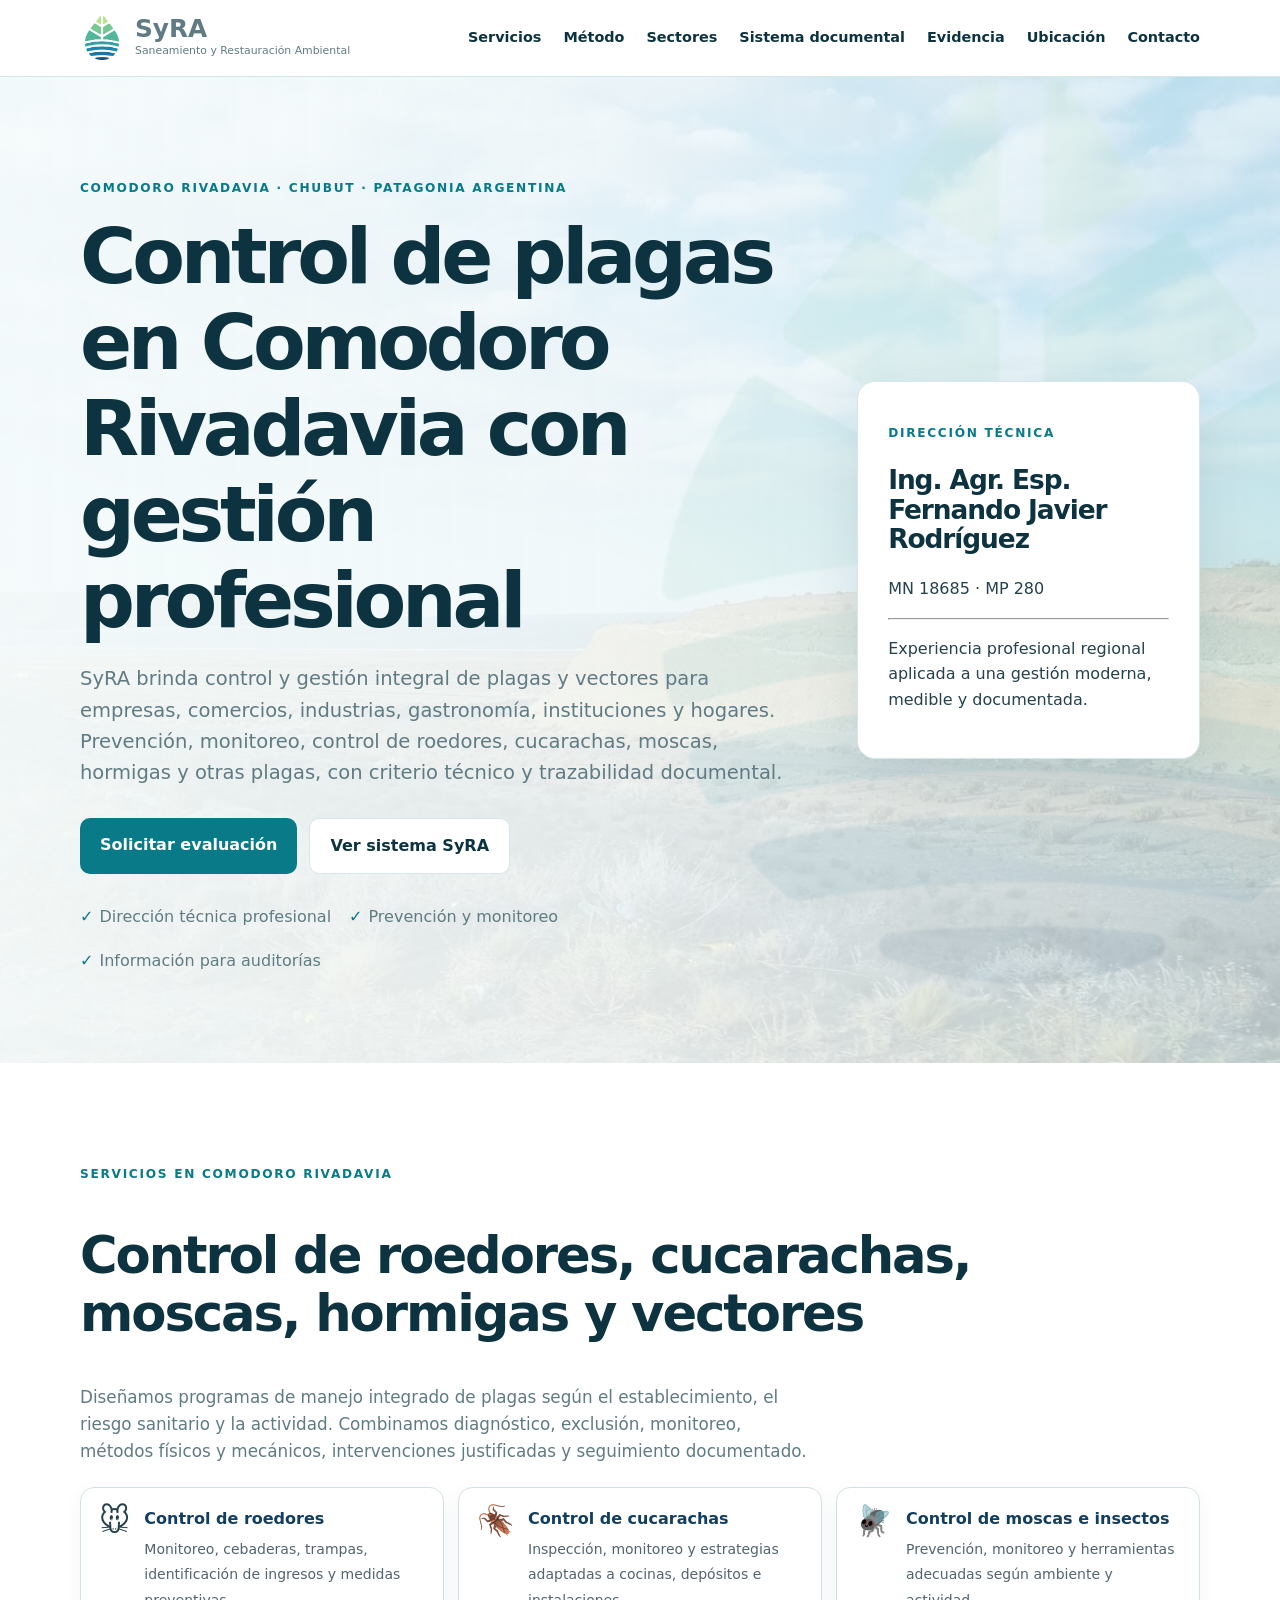
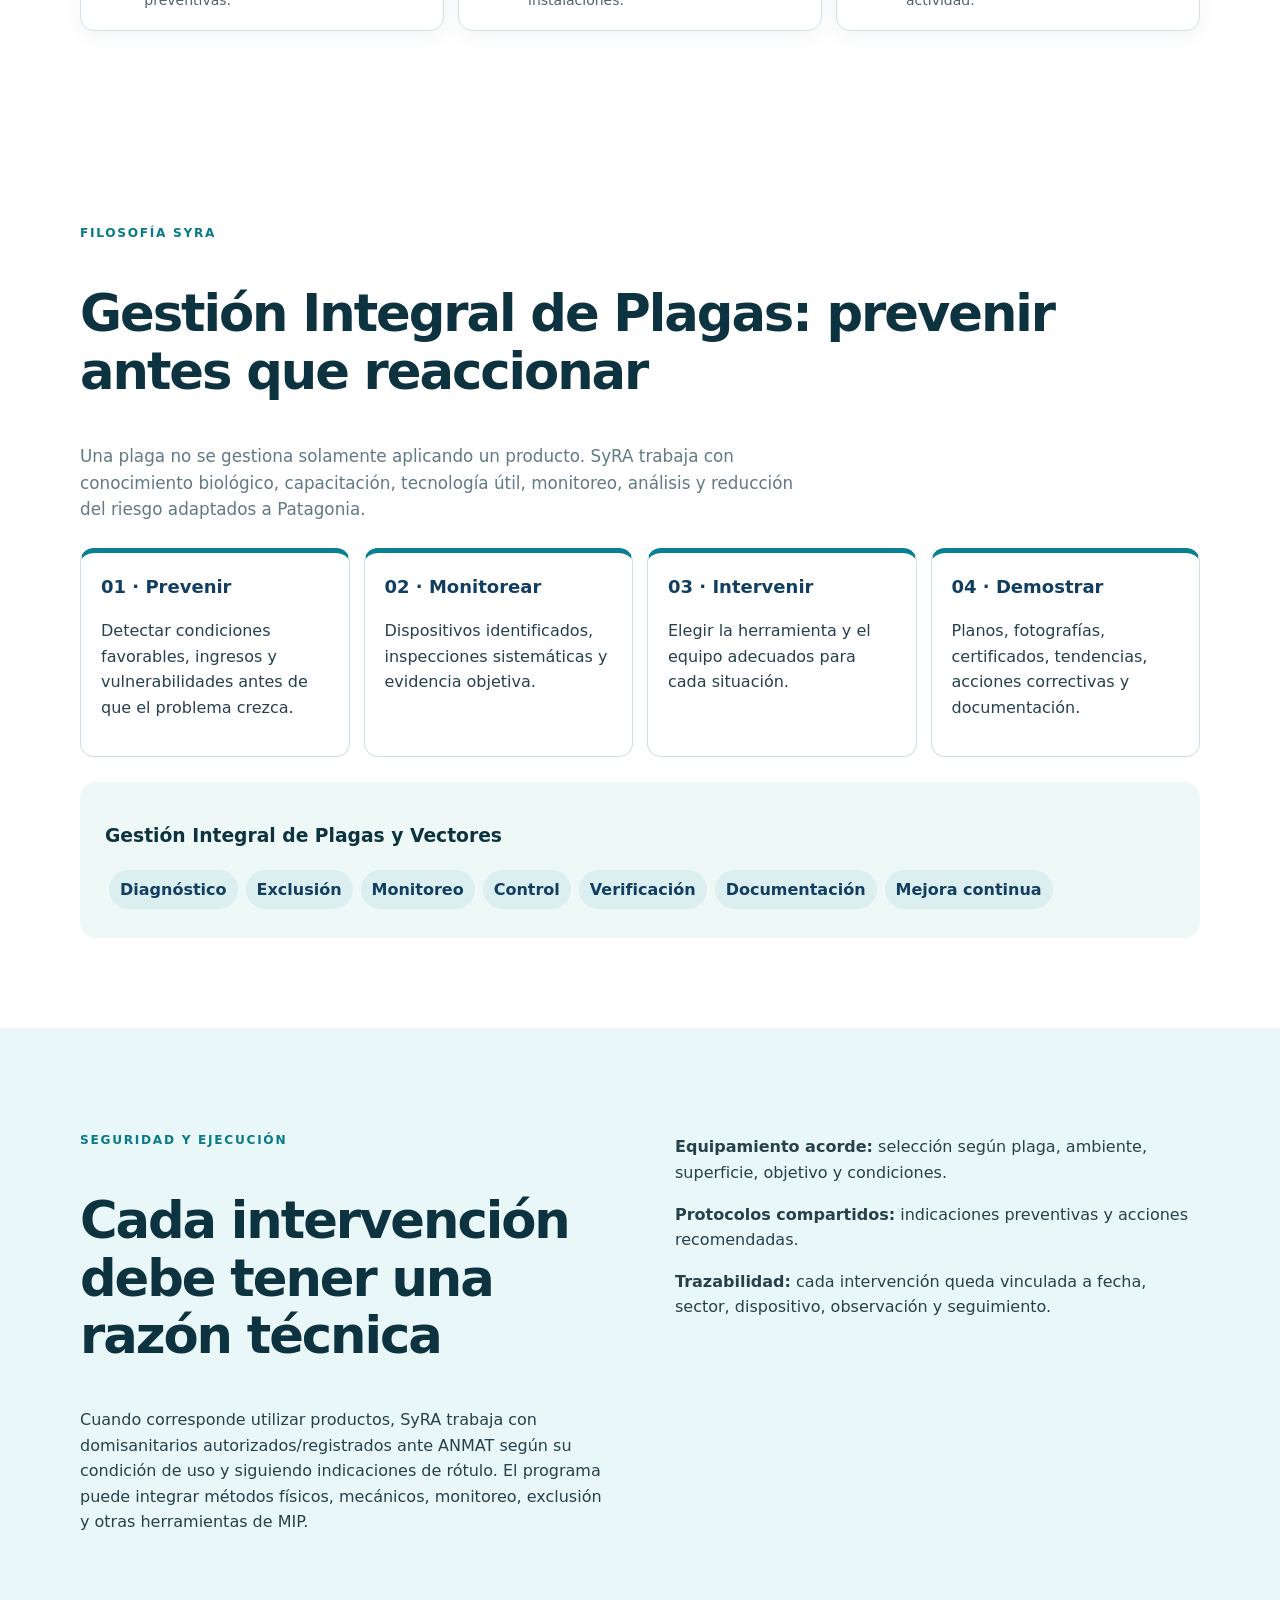
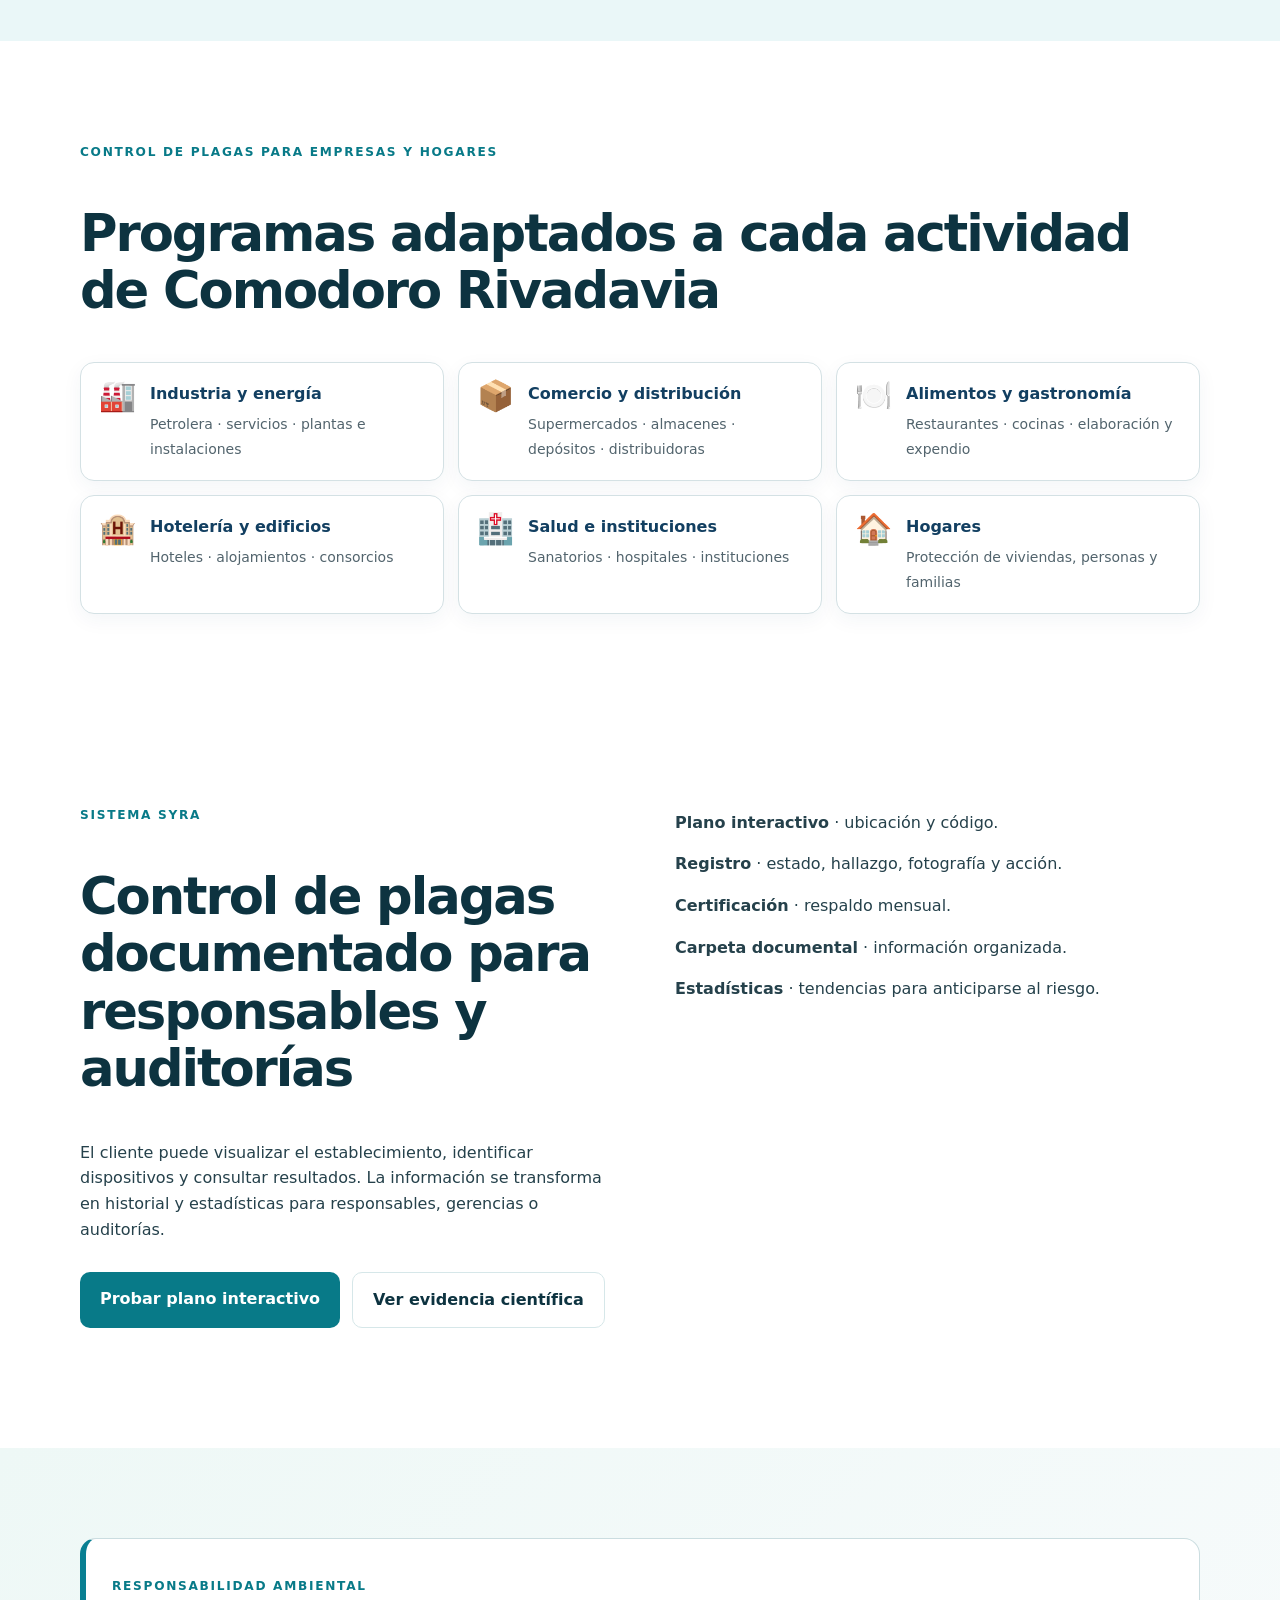
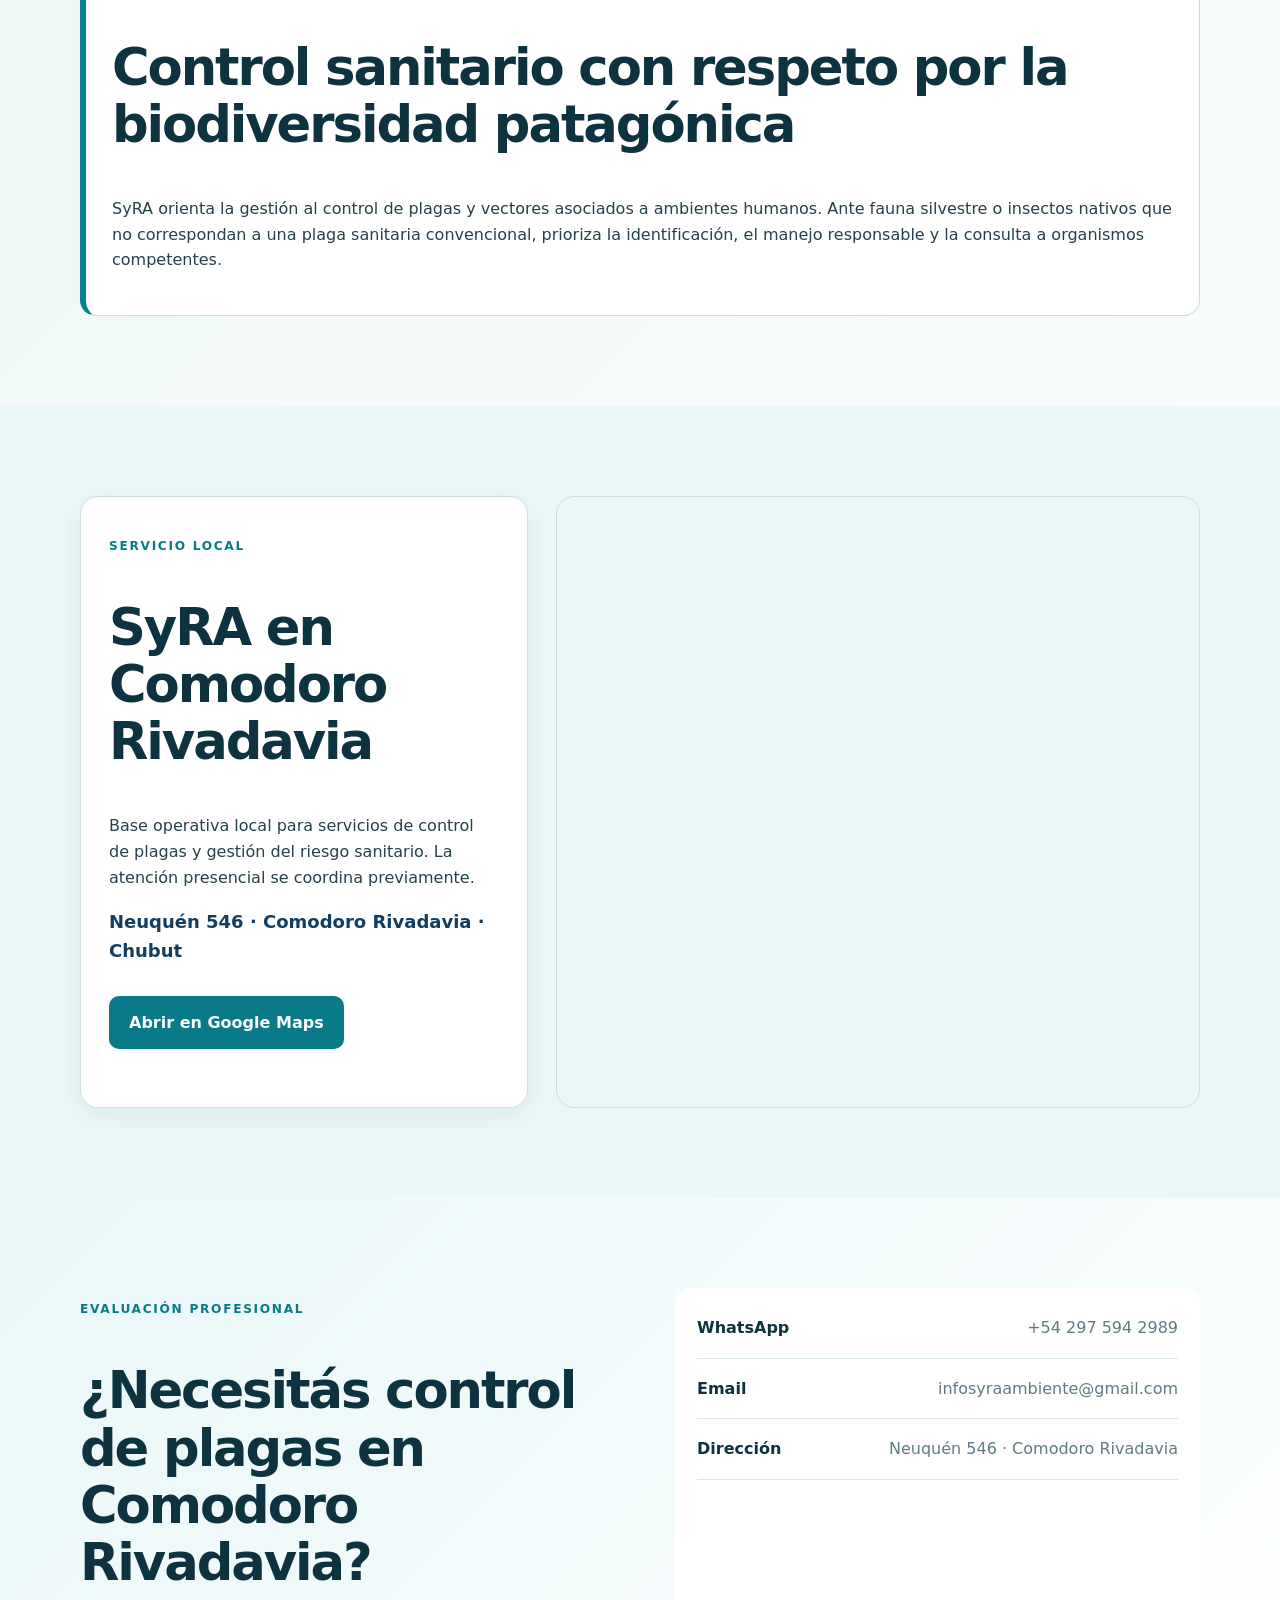
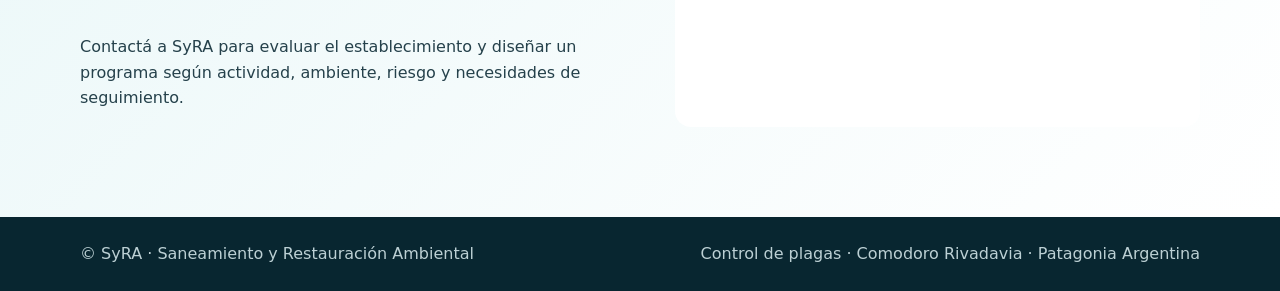
==== index.html @ 0068a24e "Corregir dirección de SyRA a Neuquén 546" ====
<!doctype html><html lang="es-AR"><head><meta charset="utf-8"><meta name="viewport" content="width=device-width,initial-scale=1"><title>Control de plagas en Comodoro Rivadavia | SyRA</title><meta name="description" content="Control de plagas en Comodoro Rivadavia: roedores, cucarachas, moscas, hormigas y vectores. Gestión profesional, monitoreo, prevención y trazabilidad con dirección técnica."><meta name="robots" content="index,follow,max-image-preview:large"><meta name="theme-color" content="#087f92"><link rel="canonical" href="https://infosyraambiente-lang.github.io/SYRA/"><link rel="stylesheet" href="styles.css"><link rel="stylesheet" href="brand.css"><style>:root{--syra:#087f92;--deep:#123f61;--ice:#eef8f6}.pillars,.sectorgrid{display:grid;gap:14px}.pillars{grid-template-columns:repeat(4,1fr);margin:25px 0}.pillar{background:#fff;border:1px solid #cfdee2;border-radius:14px;padding:20px;border-top:5px solid var(--syra)}.pillar b{color:var(--deep);font-size:18px}.sectorgrid{grid-template-columns:repeat(3,1fr);margin-top:22px}.sectorcard{background:#fff;border:1px solid #d4e1e4;border-radius:14px;padding:18px;display:flex;gap:14px;align-items:flex-start;box-shadow:0 6px 20px #123f610d}.sectoricon{font-size:30px;line-height:1}.sectorcard b{display:block;color:var(--deep);margin-bottom:4px}.sectorcard span{font-size:14px;color:#52646d}.evidence{background:var(--ice);border-radius:16px;padding:25px}.tag{display:inline-block;background:#dceff0;color:var(--deep);font-weight:700;padding:7px 11px;border-radius:20px;margin:4px}.langbar{display:flex;gap:8px;flex-wrap:wrap}.langbar button{border:1px solid var(--syra);border-radius:20px;padding:8px 12px;font-weight:700;background:#fff;cursor:pointer;color:var(--deep)}.langbar button.active{background:var(--syra);color:#fff}.responsibility{background:linear-gradient(135deg,#eef8f6,#f8fbfc)}.responsibility .box{background:#fff;border:1px solid #cbdde0;border-radius:16px;padding:26px;border-left:6px solid var(--syra)}.location-grid{display:grid;grid-template-columns:.82fr 1.18fr;gap:28px;align-items:stretch}.location-copy{background:#fff;border:1px solid #cfdee2;border-radius:18px;padding:28px;box-shadow:0 8px 26px #123f6112}.location-copy .address-line{display:block;color:var(--deep);font-weight:800;font-size:18px;margin:18px 0}.map-frame{min-height:360px;border:1px solid #cbdde0;border-radius:18px;overflow:hidden}.map-frame iframe{display:block;width:100%;height:100%;min-height:360px;border:0}@media(max-width:800px){.pillars,.sectorgrid,.location-grid{grid-template-columns:1fr 1fr}.location-grid{grid-template-columns:1fr}}@media(max-width:520px){.pillars,.sectorgrid{grid-template-columns:1fr}}</style><script type="application/ld+json">{"@context":"https://schema.org","@type":"LocalBusiness","name":"SyRA - Saneamiento y Restauración Ambiental","url":"https://infosyraambiente-lang.github.io/SYRA/","description":"Servicio profesional de control y gestión integral de plagas y vectores en Comodoro Rivadavia.","telephone":"+54 297 594 2989","email":"infosyraambiente@gmail.com","address":{"@type":"PostalAddress","streetAddress":"Neuquén 546","addressLocality":"Comodoro Rivadavia","addressRegion":"Chubut","addressCountry":"AR"},"areaServed":{"@type":"City","name":"Comodoro Rivadavia"}}</script></head><body><header><div class="wrap nav"><a class="brand" href="#inicio"><img src="logosolo.png" alt="SyRA control de plagas Comodoro Rivadavia"><span><b>SyRA</b><small>Saneamiento y Restauración Ambiental</small></span></a><button class="menu" aria-label="Abrir menú">☰</button><nav><a href="#servicios">Servicios</a><a href="#metodo">Método</a><a href="#sectores">Sectores</a><a href="muestras.html">Sistema documental</a><a href="evidencia.html">Evidencia</a><a href="#ubicacion">Ubicación</a><a href="#contacto">Contacto</a></nav></div></header><main><section class="hero" id="inicio"><img class="hero-watermark" src="logosolo.png" alt="" aria-hidden="true"><div class="wrap hero-grid"><div><p class="over">Comodoro Rivadavia · Chubut · Patagonia Argentina</p><h1>Control de plagas en Comodoro Rivadavia con gestión profesional</h1><p class="lead">SyRA brinda control y gestión integral de plagas y vectores para empresas, comercios, industrias, gastronomía, instituciones y hogares. Prevención, monitoreo, control de roedores, cucarachas, moscas, hormigas y otras plagas, con criterio técnico y trazabilidad documental.</p><div class="actions"><a class="btn primary" href="https://wa.me/5492975942989?text=Hola%20SyRA%2C%20quiero%20solicitar%20una%20evaluaci%C3%B3n" target="_blank" rel="noopener">Solicitar evaluación</a><a class="btn light" href="muestras.html">Ver sistema SyRA</a></div><div class="trust"><span>Dirección técnica profesional</span><span>Prevención y monitoreo</span><span>Información para auditorías</span></div></div><aside><p class="over">Dirección técnica</p><h2>Ing. Agr. Esp.<br>Fernando Javier Rodríguez</h2><p>MN 18685 · MP 280</p><hr><p>Experiencia profesional regional aplicada a una gestión moderna, medible y documentada.</p></aside></div></section><section class="section" id="servicios"><div class="wrap"><p class="over">Servicios en Comodoro Rivadavia</p><h2>Control de roedores, cucarachas, moscas, hormigas y vectores</h2><p class="lead small">Diseñamos programas de manejo integrado de plagas según el establecimiento, el riesgo sanitario y la actividad. Combinamos diagnóstico, exclusión, monitoreo, métodos físicos y mecánicos, intervenciones justificadas y seguimiento documentado.</p><div class="sectorgrid"><div class="sectorcard"><div class="sectoricon">🐭</div><div><b>Control de roedores</b><span>Monitoreo, cebaderas, trampas, identificación de ingresos y medidas preventivas.</span></div></div><div class="sectorcard"><div class="sectoricon">🪳</div><div><b>Control de cucarachas</b><span>Inspección, monitoreo y estrategias adaptadas a cocinas, depósitos e instalaciones.</span></div></div><div class="sectorcard"><div class="sectoricon">🪰</div><div><b>Control de moscas e insectos</b><span>Prevención, monitoreo y herramientas adecuadas según ambiente y actividad.</span></div></div></div></div></section><section class="section" id="metodo"><div class="wrap"><p class="over">Filosofía SyRA</p><h2>Gestión Integral de Plagas: prevenir antes que reaccionar</h2><p class="lead small">Una plaga no se gestiona solamente aplicando un producto. SyRA trabaja con conocimiento biológico, capacitación, tecnología útil, monitoreo, análisis y reducción del riesgo adaptados a Patagonia.</p><div class="pillars"><div class="pillar"><b>01 · Prevenir</b><p>Detectar condiciones favorables, ingresos y vulnerabilidades antes de que el problema crezca.</p></div><div class="pillar"><b>02 · Monitorear</b><p>Dispositivos identificados, inspecciones sistemáticas y evidencia objetiva.</p></div><div class="pillar"><b>03 · Intervenir</b><p>Elegir la herramienta y el equipo adecuados para cada situación.</p></div><div class="pillar"><b>04 · Demostrar</b><p>Planos, fotografías, certificados, tendencias, acciones correctivas y documentación.</p></div></div><div class="evidence"><h3>Gestión Integral de Plagas y Vectores</h3><span class="tag">Diagnóstico</span><span class="tag">Exclusión</span><span class="tag">Monitoreo</span><span class="tag">Control</span><span class="tag">Verificación</span><span class="tag">Documentación</span><span class="tag">Mejora continua</span></div></div></section><section class="section soft"><div class="wrap two"><div><p class="over">Seguridad y ejecución</p><h2>Cada intervención debe tener una razón técnica</h2><p>Cuando corresponde utilizar productos, SyRA trabaja con domisanitarios autorizados/registrados ante ANMAT según su condición de uso y siguiendo indicaciones de rótulo. El programa puede integrar métodos físicos, mecánicos, monitoreo, exclusión y otras herramientas de MIP.</p></div><div><p><b>Equipamiento acorde:</b> selección según plaga, ambiente, superficie, objetivo y condiciones.</p><p><b>Protocolos compartidos:</b> indicaciones preventivas y acciones recomendadas.</p><p><b>Trazabilidad:</b> cada intervención queda vinculada a fecha, sector, dispositivo, observación y seguimiento.</p></div></div></section><section class="section" id="sectores"><div class="wrap"><p class="over">Control de plagas para empresas y hogares</p><h2>Programas adaptados a cada actividad de Comodoro Rivadavia</h2><div class="sectorgrid"><div class="sectorcard"><div class="sectoricon">🏭</div><div><b>Industria y energía</b><span>Petrolera · servicios · plantas e instalaciones</span></div></div><div class="sectorcard"><div class="sectoricon">📦</div><div><b>Comercio y distribución</b><span>Supermercados · almacenes · depósitos · distribuidoras</span></div></div><div class="sectorcard"><div class="sectoricon">🍽️</div><div><b>Alimentos y gastronomía</b><span>Restaurantes · cocinas · elaboración y expendio</span></div></div><div class="sectorcard"><div class="sectoricon">🏨</div><div><b>Hotelería y edificios</b><span>Hoteles · alojamientos · consorcios</span></div></div><div class="sectorcard"><div class="sectoricon">🏥</div><div><b>Salud e instituciones</b><span>Sanatorios · hospitales · instituciones</span></div></div><div class="sectorcard"><div class="sectoricon">🏠</div><div><b>Hogares</b><span>Protección de viviendas, personas y familias</span></div></div></div></div></section><section class="section"><div class="wrap two"><div><p class="over">Sistema SyRA</p><h2>Control de plagas documentado para responsables y auditorías</h2><p>El cliente puede visualizar el establecimiento, identificar dispositivos y consultar resultados. La información se transforma en historial y estadísticas para responsables, gerencias o auditorías.</p><div class="actions"><a class="btn primary" href="muestras.html">Probar plano interactivo</a><a class="btn light" href="evidencia.html">Ver evidencia científica</a></div></div><div><p><b>Plano interactivo</b> · ubicación y código.</p><p><b>Registro</b> · estado, hallazgo, fotografía y acción.</p><p><b>Certificación</b> · respaldo mensual.</p><p><b>Carpeta documental</b> · información organizada.</p><p><b>Estadísticas</b> · tendencias para anticiparse al riesgo.</p></div></div></section><section class="section responsibility"><div class="wrap"><div class="box"><p class="over">Responsabilidad ambiental</p><h2>Control sanitario con respeto por la biodiversidad patagónica</h2><p>SyRA orienta la gestión al control de plagas y vectores asociados a ambientes humanos. Ante fauna silvestre o insectos nativos que no correspondan a una plaga sanitaria convencional, prioriza la identificación, el manejo responsable y la consulta a organismos competentes.</p></div></div></section><section class="section soft" id="ubicacion"><div class="wrap location-grid"><div class="location-copy"><p class="over">Servicio local</p><h2>SyRA en Comodoro Rivadavia</h2><p>Base operativa local para servicios de control de plagas y gestión del riesgo sanitario. La atención presencial se coordina previamente.</p><span class="address-line">Neuquén 546 · Comodoro Rivadavia · Chubut</span><div class="actions"><a class="btn primary" href="https://www.google.com/maps/search/?api=1&query=Neuqu%C3%A9n+546%2C+Comodoro+Rivadavia%2C+Chubut%2C+Argentina" target="_blank" rel="noopener">Abrir en Google Maps</a></div></div><div class="map-frame"><iframe title="SyRA control de plagas en Comodoro Rivadavia" src="https://www.google.com/maps?q=Neuqu%C3%A9n+546%2C+Comodoro+Rivadavia%2C+Chubut%2C+Argentina&output=embed" loading="lazy" referrerpolicy="no-referrer-when-downgrade" allowfullscreen></iframe></div></div></section><section class="section quote" id="contacto"><div class="wrap two"><div><p class="over">Evaluación profesional</p><h2>¿Necesitás control de plagas en Comodoro Rivadavia?</h2><p>Contactá a SyRA para evaluar el establecimiento y diseñar un programa según actividad, ambiente, riesgo y necesidades de seguimiento.</p></div><div class="contact-list"><a href="https://wa.me/5492975942989" target="_blank" rel="noopener"><b>WhatsApp</b><span>+54 297 594 2989</span></a><a href="mailto:infosyraambiente@gmail.com"><b>Email</b><span>infosyraambiente@gmail.com</span></a><a href="https://www.google.com/maps/search/?api=1&query=Neuqu%C3%A9n+546%2C+Comodoro+Rivadavia%2C+Chubut%2C+Argentina" target="_blank" rel="noopener"><b>Dirección</b><span>Neuquén 546 · Comodoro Rivadavia</span></a></div></div></section></main><footer><div class="wrap"><span>© SyRA · Saneamiento y Restauración Ambiental</span><span>Control de plagas · Comodoro Rivadavia · Patagonia Argentina</span></div></footer><script src="script.js"></script></body></html>
---- styles.css ----
:root{--blue:#087a88;--dark:#0d3340;--sky:#eaf7f8;--text:#25414b;--muted:#607b83;--line:#d6e7e9;--white:#fff;--shadow:0 20px 55px #173f4b1a}*{box-sizing:border-box}html{scroll-behavior:smooth}body{margin:0;font:16px/1.6 Inter,system-ui,Arial;color:var(--text)}.wrap{width:min(1120px,calc(100% - 40px));margin:auto}.skip{position:absolute;left:-9999px}.skip:focus{left:15px;top:15px;background:#fff;padding:10px;z-index:99}header{position:sticky;top:0;z-index:20;background:#fffffff2;border-bottom:1px solid var(--line);backdrop-filter:blur(10px)}.nav{min-height:76px;display:flex;align-items:center;justify-content:space-between}.brand{text-decoration:none;color:var(--dark);display:grid}.brand b{font-size:1.6rem;line-height:1}.brand span{font-size:.7rem;color:var(--muted)}nav{display:flex;gap:22px}nav a{color:var(--dark);text-decoration:none;font-weight:750;font-size:.9rem}.menu{display:none;border:0;background:none;font-size:1.5rem}.hero{padding:90px 0;background:radial-gradient(circle at 85% 10%,#cdeff1,transparent 32%),linear-gradient(#f7fcfc,#fff)}.hero-grid{display:grid;grid-template-columns:1.35fr .65fr;gap:65px;align-items:center}.over{text-transform:uppercase;letter-spacing:.14em;font-size:.76rem;font-weight:900;color:var(--blue)}h1,h2,h3{color:var(--dark);line-height:1.12}h1{font-size:clamp(2.7rem,6vw,5.2rem);letter-spacing:-.055em;margin:.2em 0}h2{font-size:clamp(2rem,4vw,3.4rem);letter-spacing:-.04em}.lead{font-size:1.22rem;color:var(--muted);max-width:730px}.lead.small{font-size:1.05rem}.actions{display:flex;gap:12px;flex-wrap:wrap;margin:30px 0}.btn{display:inline-flex;padding:14px 20px;border-radius:10px;font-weight:850;text-decoration:none;border:0;cursor:pointer;justify-content:center}.primary{background:var(--blue);color:#fff}.light{background:#fff;color:var(--dark);border:1px solid var(--line)}.trust{display:flex;gap:18px;flex-wrap:wrap;color:var(--muted)}.trust span:before{content:'✓';color:var(--blue);font-weight:900;margin-right:6px}.hero aside,.care article,form{background:#fff;border:1px solid var(--line);border-radius:18px;padding:30px;box-shadow:var(--shadow)}.hero aside h2{font-size:1.65rem}.section{padding:90px 0}.soft{background:var(--sky)}.cards{display:grid;grid-template-columns:repeat(3,1fr);gap:17px;margin-top:38px}.cards article{border:1px solid var(--line);padding:27px;border-radius:15px}.cards article>b,.tag{color:var(--blue);font-weight:900}.cards h3{margin:15px 0 8px}.cards p{color:var(--muted);margin:0}.two{display:grid;grid-template-columns:1fr 1fr;gap:70px}.two ol{list-style:none;margin:0;padding:0}.two li{display:grid;padding:17px 0;border-bottom:1px solid #bddce0}.two li span{color:var(--muted)}.care{display:grid;grid-template-columns:1fr 1fr;gap:20px;margin-top:35px}.care a{color:var(--blue);font-weight:850;text-decoration:none}.quote{background:linear-gradient(135deg,#e9f7f8,#fff)}form{display:grid;gap:14px}label{display:grid;gap:6px;font-weight:750}input,select,textarea{padding:12px;border:1px solid #b8d1d5;border-radius:8px;font:inherit}input:focus,select:focus,textarea:focus{outline:3px solid #c9edf0;border-color:var(--blue)}form small{color:var(--muted)}.contact{padding:85px 0;background:var(--dark);color:#d8e8eb}.contact h2{color:#fff}.contact-list{background:#fff;border-radius:16px;padding:10px 22px}.contact-list a,.contact-list div{display:flex;justify-content:space-between;gap:15px;padding:17px 0;border-bottom:1px solid var(--line);text-decoration:none;color:var(--dark)}.contact-list span{color:var(--muted);text-align:right}footer{background:#082630;color:#bcd0d4;padding:24px 0}footer .wrap{display:flex;justify-content:space-between}footer i{font-style:normal}@media(max-width:850px){.menu{display:block}nav{display:none;position:absolute;top:76px;left:0;right:0;background:#fff;padding:20px;flex-direction:column}nav.open{display:flex}.hero-grid,.two,.care{grid-template-columns:1fr;gap:35px}.cards{grid-template-columns:1fr 1fr}}@media(max-width:560px){.wrap{width:min(100% - 28px,1120px)}.cards{grid-template-columns:1fr}.brand span{display:none}.section{padding:65px 0}footer .wrap{flex-direction:column;gap:8px}.contact-list a,.contact-list div{flex-direction:column}.contact-list span{text-align:left}}
---- brand.css ----
.brand{display:flex;align-items:center;gap:11px}.brand img{width:44px;height:44px;object-fit:contain}.brand span{display:grid}.brand span b{font-size:1.55rem}.brand small{font-size:.68rem;color:var(--muted)}.hero{position:relative;overflow:hidden;background-image:linear-gradient(90deg,rgba(247,252,252,.97),rgba(247,252,252,.9) 48%,rgba(234,247,248,.75)),url('comodoro-panorama.jpg');background-position:center;background-size:cover}.hero-watermark{position:absolute;width:min(720px,62vw);right:-8%;top:46%;transform:translateY(-50%);opacity:.07;filter:blur(1.2px);pointer-events:none}.hero-grid{position:relative;z-index:1}footer small{color:#8faeb5}@media(max-width:560px){.brand span{display:grid}.brand small{display:none}.hero{background-image:linear-gradient(rgba(247,252,252,.94),rgba(247,252,252,.9)),url('comodoro-panorama.jpg')}.hero-watermark{width:115vw;right:-55%;opacity:.05}}
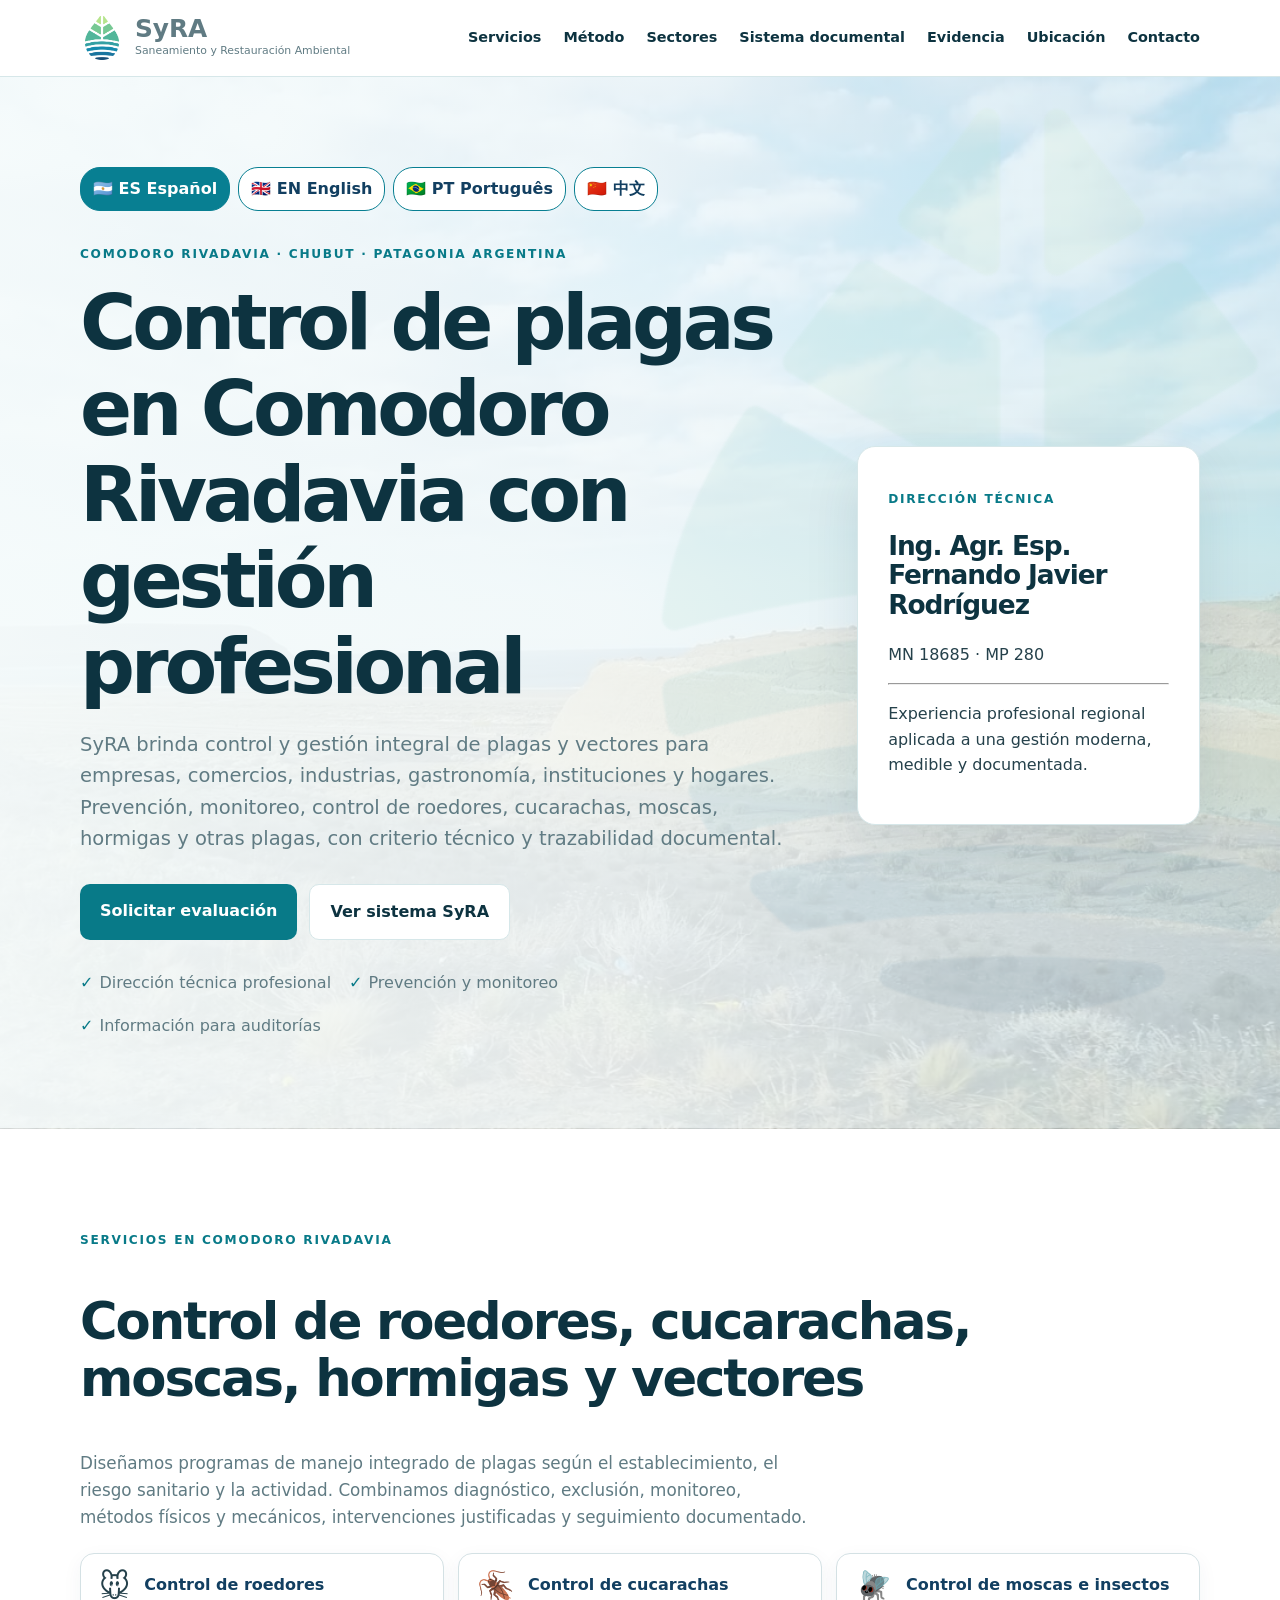
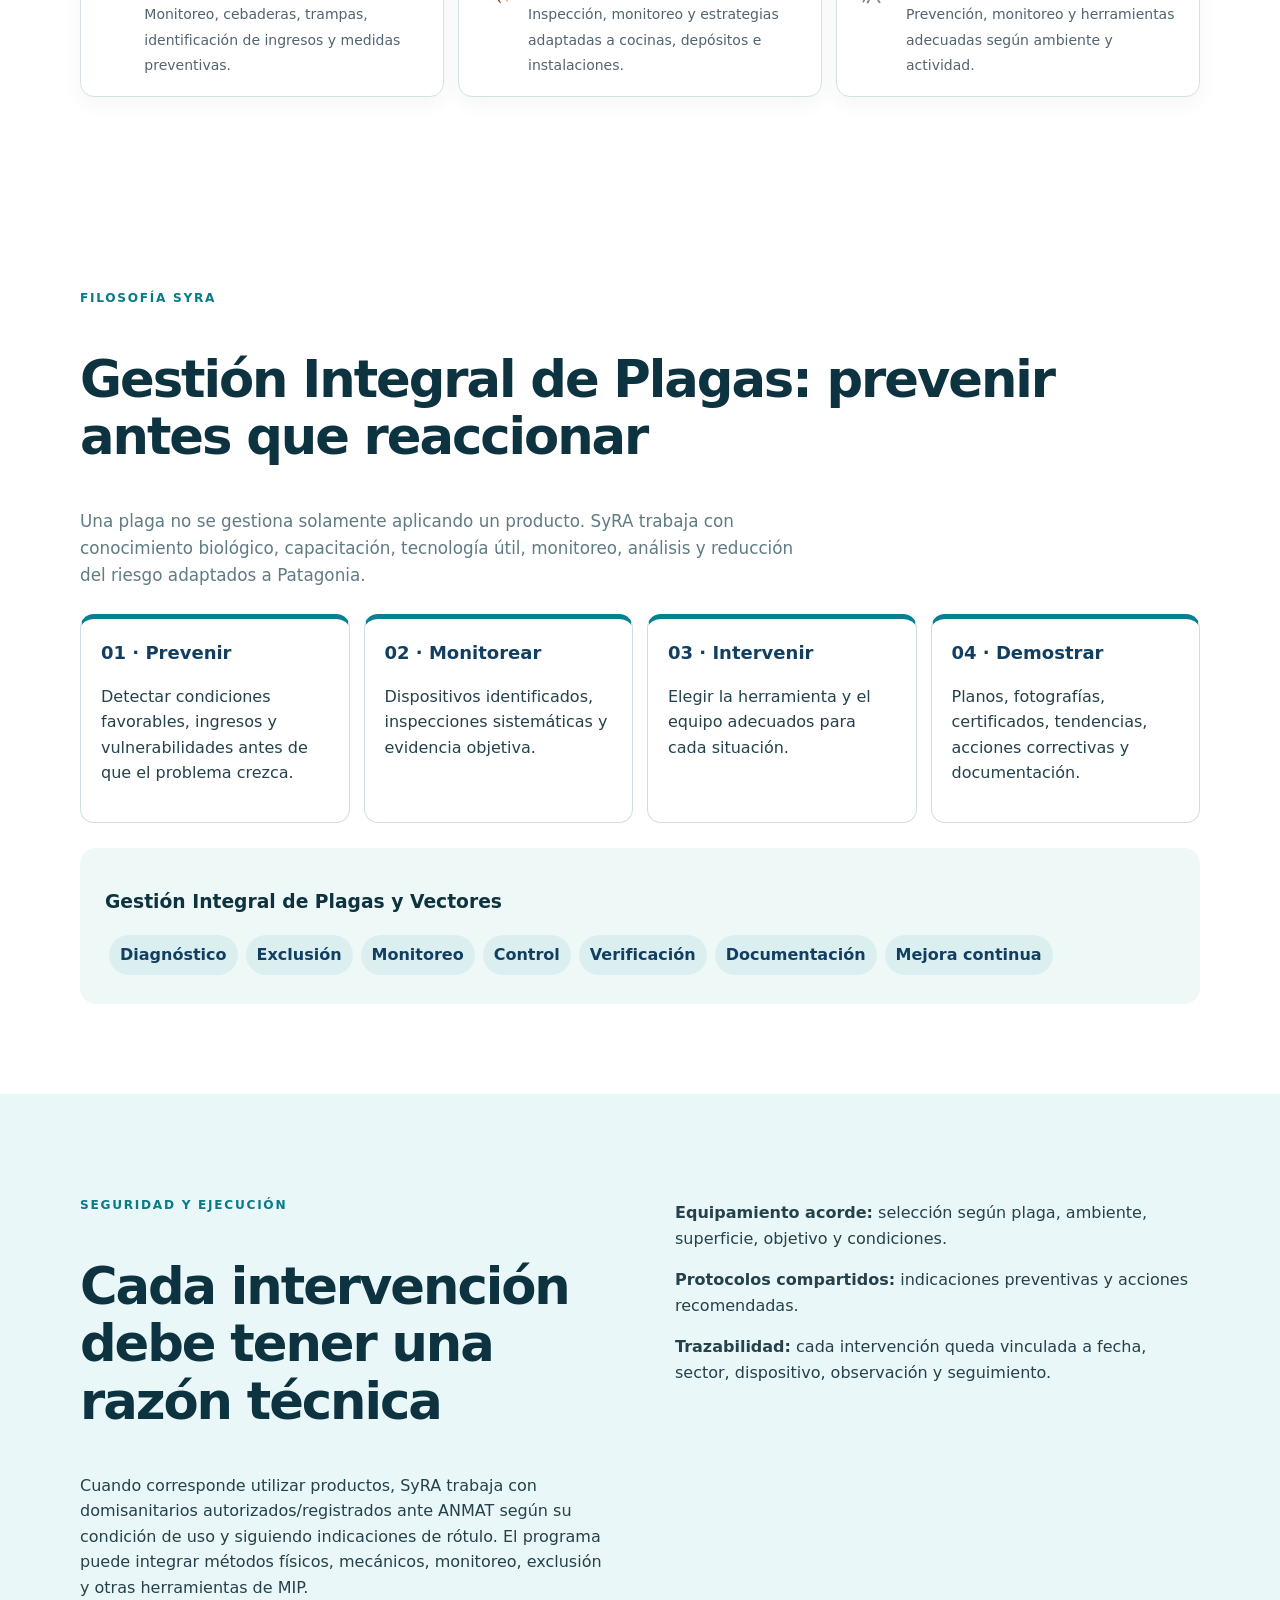
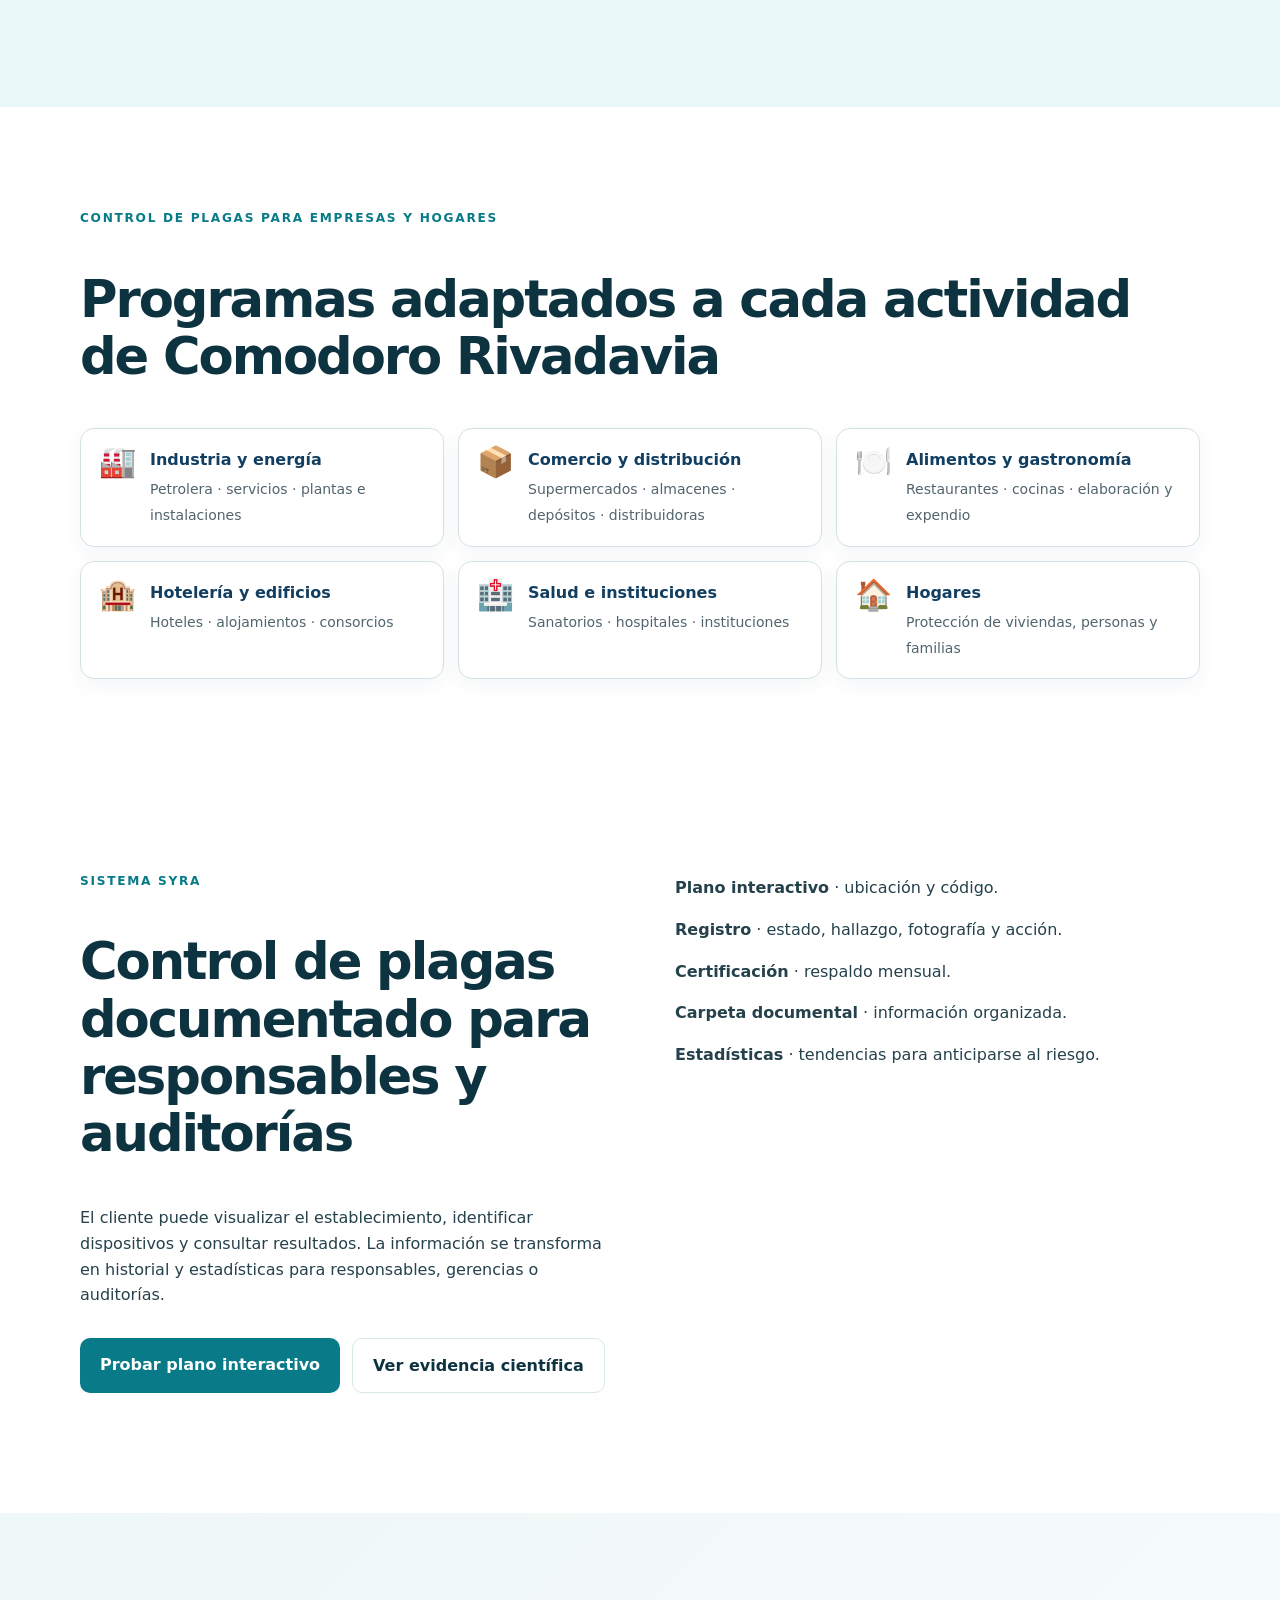
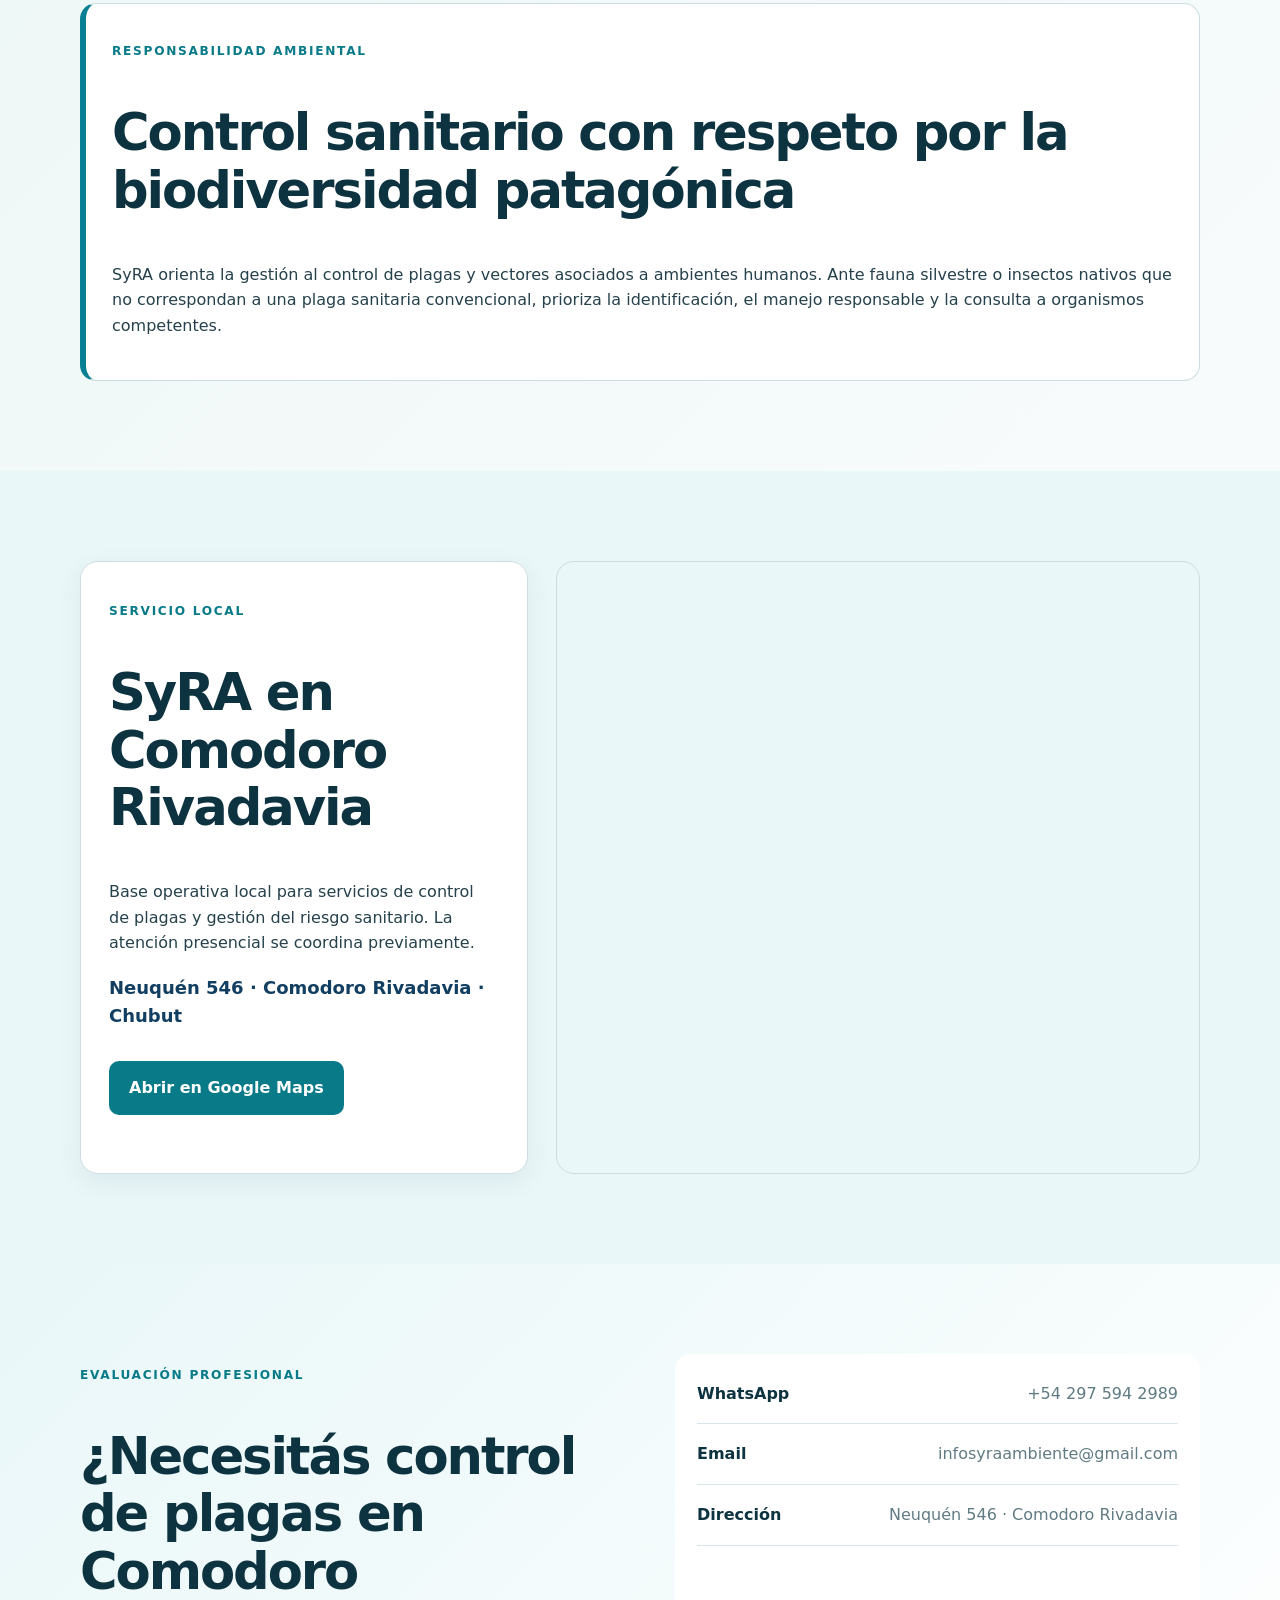
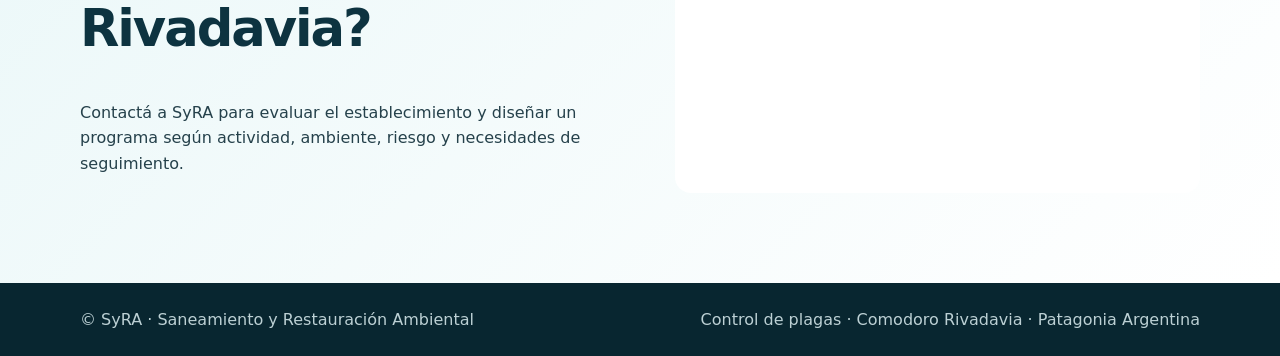
==== commit 8a0bacd3: "Mover selector de idiomas al inicio de SyRA" ====
--- a/index.html
+++ b/index.html
@@ -1 +1 @@
-<!doctype html><html lang="es-AR"><head><meta charset="utf-8"><meta name="viewport" content="width=device-width,initial-scale=1"><title>Control de plagas en Comodoro Rivadavia | SyRA</title><meta name="description" content="Control de plagas en Comodoro Rivadavia: roedores, cucarachas, moscas, hormigas y vectores. Gestión profesional, monitoreo, prevención y trazabilidad con dirección técnica."><meta name="robots" content="index,follow,max-image-preview:large"><meta name="theme-color" content="#087f92"><link rel="canonical" href="https://infosyraambiente-lang.github.io/SYRA/"><link rel="stylesheet" href="styles.css"><link rel="stylesheet" href="brand.css"><style>:root{--syra:#087f92;--deep:#123f61;--ice:#eef8f6}.pillars,.sectorgrid{display:grid;gap:14px}.pillars{grid-template-columns:repeat(4,1fr);margin:25px 0}.pillar{background:#fff;border:1px solid #cfdee2;border-radius:14px;padding:20px;border-top:5px solid var(--syra)}.pillar b{color:var(--deep);font-size:18px}.sectorgrid{grid-template-columns:repeat(3,1fr);margin-top:22px}.sectorcard{background:#fff;border:1px solid #d4e1e4;border-radius:14px;padding:18px;display:flex;gap:14px;align-items:flex-start;box-shadow:0 6px 20px #123f610d}.sectoricon{font-size:30px;line-height:1}.sectorcard b{display:block;color:var(--deep);margin-bottom:4px}.sectorcard span{font-size:14px;color:#52646d}.evidence{background:var(--ice);border-radius:16px;padding:25px}.tag{display:inline-block;background:#dceff0;color:var(--deep);font-weight:700;padding:7px 11px;border-radius:20px;margin:4px}.langbar{display:flex;gap:8px;flex-wrap:wrap}.langbar button{border:1px solid var(--syra);border-radius:20px;padding:8px 12px;font-weight:700;background:#fff;cursor:pointer;color:var(--deep)}.langbar button.active{background:var(--syra);color:#fff}.responsibility{background:linear-gradient(135deg,#eef8f6,#f8fbfc)}.responsibility .box{background:#fff;border:1px solid #cbdde0;border-radius:16px;padding:26px;border-left:6px solid var(--syra)}.location-grid{display:grid;grid-template-columns:.82fr 1.18fr;gap:28px;align-items:stretch}.location-copy{background:#fff;border:1px solid #cfdee2;border-radius:18px;padding:28px;box-shadow:0 8px 26px #123f6112}.location-copy .address-line{display:block;color:var(--deep);font-weight:800;font-size:18px;margin:18px 0}.map-frame{min-height:360px;border:1px solid #cbdde0;border-radius:18px;overflow:hidden}.map-frame iframe{display:block;width:100%;height:100%;min-height:360px;border:0}@media(max-width:800px){.pillars,.sectorgrid,.location-grid{grid-template-columns:1fr 1fr}.location-grid{grid-template-columns:1fr}}@media(max-width:520px){.pillars,.sectorgrid{grid-template-columns:1fr}}</style><script type="application/ld+json">{"@context":"https://schema.org","@type":"LocalBusiness","name":"SyRA - Saneamiento y Restauración Ambiental","url":"https://infosyraambiente-lang.github.io/SYRA/","description":"Servicio profesional de control y gestión integral de plagas y vectores en Comodoro Rivadavia.","telephone":"+54 297 594 2989","email":"infosyraambiente@gmail.com","address":{"@type":"PostalAddress","streetAddress":"Neuquén 546","addressLocality":"Comodoro Rivadavia","addressRegion":"Chubut","addressCountry":"AR"},"areaServed":{"@type":"City","name":"Comodoro Rivadavia"}}</script></head><body><header><div class="wrap nav"><a class="brand" href="#inicio"><img src="logosolo.png" alt="SyRA control de plagas Comodoro Rivadavia"><span><b>SyRA</b><small>Saneamiento y Restauración Ambiental</small></span></a><button class="menu" aria-label="Abrir menú">☰</button><nav><a href="#servicios">Servicios</a><a href="#metodo">Método</a><a href="#sectores">Sectores</a><a href="muestras.html">Sistema documental</a><a href="evidencia.html">Evidencia</a><a href="#ubicacion">Ubicación</a><a href="#contacto">Contacto</a></nav></div></header><main><section class="hero" id="inicio"><img class="hero-watermark" src="logosolo.png" alt="" aria-hidden="true"><div class="wrap hero-grid"><div><p class="over">Comodoro Rivadavia · Chubut · Patagonia Argentina</p><h1>Control de plagas en Comodoro Rivadavia con gestión profesional</h1><p class="lead">SyRA brinda control y gestión integral de plagas y vectores para empresas, comercios, industrias, gastronomía, instituciones y hogares. Prevención, monitoreo, control de roedores, cucarachas, moscas, hormigas y otras plagas, con criterio técnico y trazabilidad documental.</p><div class="actions"><a class="btn primary" href="https://wa.me/5492975942989?text=Hola%20SyRA%2C%20quiero%20solicitar%20una%20evaluaci%C3%B3n" target="_blank" rel="noopener">Solicitar evaluación</a><a class="btn light" href="muestras.html">Ver sistema SyRA</a></div><div class="trust"><span>Dirección técnica profesional</span><span>Prevención y monitoreo</span><span>Información para auditorías</span></div></div><aside><p class="over">Dirección técnica</p><h2>Ing. Agr. Esp.<br>Fernando Javier Rodríguez</h2><p>MN 18685 · MP 280</p><hr><p>Experiencia profesional regional aplicada a una gestión moderna, medible y documentada.</p></aside></div></section><section class="section" id="servicios"><div class="wrap"><p class="over">Servicios en Comodoro Rivadavia</p><h2>Control de roedores, cucarachas, moscas, hormigas y vectores</h2><p class="lead small">Diseñamos programas de manejo integrado de plagas según el establecimiento, el riesgo sanitario y la actividad. Combinamos diagnóstico, exclusión, monitoreo, métodos físicos y mecánicos, intervenciones justificadas y seguimiento documentado.</p><div class="sectorgrid"><div class="sectorcard"><div class="sectoricon">🐭</div><div><b>Control de roedores</b><span>Monitoreo, cebaderas, trampas, identificación de ingresos y medidas preventivas.</span></div></div><div class="sectorcard"><div class="sectoricon">🪳</div><div><b>Control de cucarachas</b><span>Inspección, monitoreo y estrategias adaptadas a cocinas, depósitos e instalaciones.</span></div></div><div class="sectorcard"><div class="sectoricon">🪰</div><div><b>Control de moscas e insectos</b><span>Prevención, monitoreo y herramientas adecuadas según ambiente y actividad.</span></div></div></div></div></section><section class="section" id="metodo"><div class="wrap"><p class="over">Filosofía SyRA</p><h2>Gestión Integral de Plagas: prevenir antes que reaccionar</h2><p class="lead small">Una plaga no se gestiona solamente aplicando un producto. SyRA trabaja con conocimiento biológico, capacitación, tecnología útil, monitoreo, análisis y reducción del riesgo adaptados a Patagonia.</p><div class="pillars"><div class="pillar"><b>01 · Prevenir</b><p>Detectar condiciones favorables, ingresos y vulnerabilidades antes de que el problema crezca.</p></div><div class="pillar"><b>02 · Monitorear</b><p>Dispositivos identificados, inspecciones sistemáticas y evidencia objetiva.</p></div><div class="pillar"><b>03 · Intervenir</b><p>Elegir la herramienta y el equipo adecuados para cada situación.</p></div><div class="pillar"><b>04 · Demostrar</b><p>Planos, fotografías, certificados, tendencias, acciones correctivas y documentación.</p></div></div><div class="evidence"><h3>Gestión Integral de Plagas y Vectores</h3><span class="tag">Diagnóstico</span><span class="tag">Exclusión</span><span class="tag">Monitoreo</span><span class="tag">Control</span><span class="tag">Verificación</span><span class="tag">Documentación</span><span class="tag">Mejora continua</span></div></div></section><section class="section soft"><div class="wrap two"><div><p class="over">Seguridad y ejecución</p><h2>Cada intervención debe tener una razón técnica</h2><p>Cuando corresponde utilizar productos, SyRA trabaja con domisanitarios autorizados/registrados ante ANMAT según su condición de uso y siguiendo indicaciones de rótulo. El programa puede integrar métodos físicos, mecánicos, monitoreo, exclusión y otras herramientas de MIP.</p></div><div><p><b>Equipamiento acorde:</b> selección según plaga, ambiente, superficie, objetivo y condiciones.</p><p><b>Protocolos compartidos:</b> indicaciones preventivas y acciones recomendadas.</p><p><b>Trazabilidad:</b> cada intervención queda vinculada a fecha, sector, dispositivo, observación y seguimiento.</p></div></div></section><section class="section" id="sectores"><div class="wrap"><p class="over">Control de plagas para empresas y hogares</p><h2>Programas adaptados a cada actividad de Comodoro Rivadavia</h2><div class="sectorgrid"><div class="sectorcard"><div class="sectoricon">🏭</div><div><b>Industria y energía</b><span>Petrolera · servicios · plantas e instalaciones</span></div></div><div class="sectorcard"><div class="sectoricon">📦</div><div><b>Comercio y distribución</b><span>Supermercados · almacenes · depósitos · distribuidoras</span></div></div><div class="sectorcard"><div class="sectoricon">🍽️</div><div><b>Alimentos y gastronomía</b><span>Restaurantes · cocinas · elaboración y expendio</span></div></div><div class="sectorcard"><div class="sectoricon">🏨</div><div><b>Hotelería y edificios</b><span>Hoteles · alojamientos · consorcios</span></div></div><div class="sectorcard"><div class="sectoricon">🏥</div><div><b>Salud e instituciones</b><span>Sanatorios · hospitales · instituciones</span></div></div><div class="sectorcard"><div class="sectoricon">🏠</div><div><b>Hogares</b><span>Protección de viviendas, personas y familias</span></div></div></div></div></section><section class="section"><div class="wrap two"><div><p class="over">Sistema SyRA</p><h2>Control de plagas documentado para responsables y auditorías</h2><p>El cliente puede visualizar el establecimiento, identificar dispositivos y consultar resultados. La información se transforma en historial y estadísticas para responsables, gerencias o auditorías.</p><div class="actions"><a class="btn primary" href="muestras.html">Probar plano interactivo</a><a class="btn light" href="evidencia.html">Ver evidencia científica</a></div></div><div><p><b>Plano interactivo</b> · ubicación y código.</p><p><b>Registro</b> · estado, hallazgo, fotografía y acción.</p><p><b>Certificación</b> · respaldo mensual.</p><p><b>Carpeta documental</b> · información organizada.</p><p><b>Estadísticas</b> · tendencias para anticiparse al riesgo.</p></div></div></section><section class="section responsibility"><div class="wrap"><div class="box"><p class="over">Responsabilidad ambiental</p><h2>Control sanitario con respeto por la biodiversidad patagónica</h2><p>SyRA orienta la gestión al control de plagas y vectores asociados a ambientes humanos. Ante fauna silvestre o insectos nativos que no correspondan a una plaga sanitaria convencional, prioriza la identificación, el manejo responsable y la consulta a organismos competentes.</p></div></div></section><section class="section soft" id="ubicacion"><div class="wrap location-grid"><div class="location-copy"><p class="over">Servicio local</p><h2>SyRA en Comodoro Rivadavia</h2><p>Base operativa local para servicios de control de plagas y gestión del riesgo sanitario. La atención presencial se coordina previamente.</p><span class="address-line">Neuquén 546 · Comodoro Rivadavia · Chubut</span><div class="actions"><a class="btn primary" href="https://www.google.com/maps/search/?api=1&query=Neuqu%C3%A9n+546%2C+Comodoro+Rivadavia%2C+Chubut%2C+Argentina" target="_blank" rel="noopener">Abrir en Google Maps</a></div></div><div class="map-frame"><iframe title="SyRA control de plagas en Comodoro Rivadavia" src="https://www.google.com/maps?q=Neuqu%C3%A9n+546%2C+Comodoro+Rivadavia%2C+Chubut%2C+Argentina&output=embed" loading="lazy" referrerpolicy="no-referrer-when-downgrade" allowfullscreen></iframe></div></div></section><section class="section quote" id="contacto"><div class="wrap two"><div><p class="over">Evaluación profesional</p><h2>¿Necesitás control de plagas en Comodoro Rivadavia?</h2><p>Contactá a SyRA para evaluar el establecimiento y diseñar un programa según actividad, ambiente, riesgo y necesidades de seguimiento.</p></div><div class="contact-list"><a href="https://wa.me/5492975942989" target="_blank" rel="noopener"><b>WhatsApp</b><span>+54 297 594 2989</span></a><a href="mailto:infosyraambiente@gmail.com"><b>Email</b><span>infosyraambiente@gmail.com</span></a><a href="https://www.google.com/maps/search/?api=1&query=Neuqu%C3%A9n+546%2C+Comodoro+Rivadavia%2C+Chubut%2C+Argentina" target="_blank" rel="noopener"><b>Dirección</b><span>Neuquén 546 · Comodoro Rivadavia</span></a></div></div></section></main><footer><div class="wrap"><span>© SyRA · Saneamiento y Restauración Ambiental</span><span>Control de plagas · Comodoro Rivadavia · Patagonia Argentina</span></div></footer><script src="script.js"></script></body></html>+<!doctype html><html lang="es-AR"><head><meta charset="utf-8"><meta name="viewport" content="width=device-width,initial-scale=1"><title>Control de plagas en Comodoro Rivadavia | SyRA</title><meta name="description" content="Control de plagas en Comodoro Rivadavia: roedores, cucarachas, moscas, hormigas y vectores. Gestión profesional, monitoreo, prevención y trazabilidad con dirección técnica."><meta name="robots" content="index,follow,max-image-preview:large"><meta name="theme-color" content="#087f92"><link rel="canonical" href="https://infosyraambiente-lang.github.io/SYRA/"><link rel="stylesheet" href="styles.css"><link rel="stylesheet" href="brand.css"><style>:root{--syra:#087f92;--deep:#123f61;--ice:#eef8f6}.pillars,.sectorgrid{display:grid;gap:14px}.pillars{grid-template-columns:repeat(4,1fr);margin:25px 0}.pillar{background:#fff;border:1px solid #cfdee2;border-radius:14px;padding:20px;border-top:5px solid var(--syra)}.pillar b{color:var(--deep);font-size:18px}.sectorgrid{grid-template-columns:repeat(3,1fr);margin-top:22px}.sectorcard{background:#fff;border:1px solid #d4e1e4;border-radius:14px;padding:18px;display:flex;gap:14px;align-items:flex-start;box-shadow:0 6px 20px #123f610d}.sectoricon{font-size:30px;line-height:1}.sectorcard b{display:block;color:var(--deep);margin-bottom:4px}.sectorcard span{font-size:14px;color:#52646d}.evidence{background:var(--ice);border-radius:16px;padding:25px}.tag{display:inline-block;background:#dceff0;color:var(--deep);font-weight:700;padding:7px 11px;border-radius:20px;margin:4px}.langbar{display:flex;gap:8px;flex-wrap:wrap;margin:0 0 22px}.langbar a{border:1px solid var(--syra);border-radius:20px;padding:8px 12px;font-weight:700;background:#fff;color:var(--deep);text-decoration:none}.langbar a.active{background:var(--syra);color:#fff}.responsibility{background:linear-gradient(135deg,#eef8f6,#f8fbfc)}.responsibility .box{background:#fff;border:1px solid #cbdde0;border-radius:16px;padding:26px;border-left:6px solid var(--syra)}.location-grid{display:grid;grid-template-columns:.82fr 1.18fr;gap:28px;align-items:stretch}.location-copy{background:#fff;border:1px solid #cfdee2;border-radius:18px;padding:28px;box-shadow:0 8px 26px #123f6112}.location-copy .address-line{display:block;color:var(--deep);font-weight:800;font-size:18px;margin:18px 0}.map-frame{min-height:360px;border:1px solid #cbdde0;border-radius:18px;overflow:hidden}.map-frame iframe{display:block;width:100%;height:100%;min-height:360px;border:0}@media(max-width:800px){.pillars,.sectorgrid,.location-grid{grid-template-columns:1fr 1fr}.location-grid{grid-template-columns:1fr}}@media(max-width:520px){.pillars,.sectorgrid{grid-template-columns:1fr}.langbar a{padding:7px 9px;font-size:13px}}</style><script type="application/ld+json">{"@context":"https://schema.org","@type":"LocalBusiness","name":"SyRA - Saneamiento y Restauración Ambiental","url":"https://infosyraambiente-lang.github.io/SYRA/","description":"Servicio profesional de control y gestión integral de plagas y vectores en Comodoro Rivadavia.","telephone":"+54 297 594 2989","email":"infosyraambiente@gmail.com","address":{"@type":"PostalAddress","streetAddress":"Neuquén 546","addressLocality":"Comodoro Rivadavia","addressRegion":"Chubut","addressCountry":"AR"},"areaServed":{"@type":"City","name":"Comodoro Rivadavia"}}</script></head><body><header><div class="wrap nav"><a class="brand" href="#inicio"><img src="logosolo.png" alt="SyRA control de plagas Comodoro Rivadavia"><span><b>SyRA</b><small>Saneamiento y Restauración Ambiental</small></span></a><button class="menu" aria-label="Abrir menú">☰</button><nav><a href="#servicios">Servicios</a><a href="#metodo">Método</a><a href="#sectores">Sectores</a><a href="muestras.html">Sistema documental</a><a href="evidencia.html">Evidencia</a><a href="#ubicacion">Ubicación</a><a href="#contacto">Contacto</a></nav></div></header><main><section class="hero" id="inicio"><img class="hero-watermark" src="logosolo.png" alt="" aria-hidden="true"><div class="wrap"><div class="langbar" aria-label="Idiomas"><a class="active" href="./" lang="es">🇦🇷 ES Español</a><a href="https://translate.google.com/translate?sl=es&tl=en&u=https%3A%2F%2Finfosyraambiente-lang.github.io%2FSYRA%2F" lang="en">🇬🇧 EN English</a><a href="https://translate.google.com/translate?sl=es&tl=pt&u=https%3A%2F%2Finfosyraambiente-lang.github.io%2FSYRA%2F" lang="pt">🇧🇷 PT Português</a><a href="https://translate.google.com/translate?sl=es&tl=zh-CN&u=https%3A%2F%2Finfosyraambiente-lang.github.io%2FSYRA%2F" lang="zh">🇨🇳 中文</a></div></div><div class="wrap hero-grid"><div><p class="over">Comodoro Rivadavia · Chubut · Patagonia Argentina</p><h1>Control de plagas en Comodoro Rivadavia con gestión profesional</h1><p class="lead">SyRA brinda control y gestión integral de plagas y vectores para empresas, comercios, industrias, gastronomía, instituciones y hogares. Prevención, monitoreo, control de roedores, cucarachas, moscas, hormigas y otras plagas, con criterio técnico y trazabilidad documental.</p><div class="actions"><a class="btn primary" href="https://wa.me/5492975942989?text=Hola%20SyRA%2C%20quiero%20solicitar%20una%20evaluaci%C3%B3n" target="_blank" rel="noopener">Solicitar evaluación</a><a class="btn light" href="muestras.html">Ver sistema SyRA</a></div><div class="trust"><span>Dirección técnica profesional</span><span>Prevención y monitoreo</span><span>Información para auditorías</span></div></div><aside><p class="over">Dirección técnica</p><h2>Ing. Agr. Esp.<br>Fernando Javier Rodríguez</h2><p>MN 18685 · MP 280</p><hr><p>Experiencia profesional regional aplicada a una gestión moderna, medible y documentada.</p></aside></div></section><section class="section" id="servicios"><div class="wrap"><p class="over">Servicios en Comodoro Rivadavia</p><h2>Control de roedores, cucarachas, moscas, hormigas y vectores</h2><p class="lead small">Diseñamos programas de manejo integrado de plagas según el establecimiento, el riesgo sanitario y la actividad. Combinamos diagnóstico, exclusión, monitoreo, métodos físicos y mecánicos, intervenciones justificadas y seguimiento documentado.</p><div class="sectorgrid"><div class="sectorcard"><div class="sectoricon">🐭</div><div><b>Control de roedores</b><span>Monitoreo, cebaderas, trampas, identificación de ingresos y medidas preventivas.</span></div></div><div class="sectorcard"><div class="sectoricon">🪳</div><div><b>Control de cucarachas</b><span>Inspección, monitoreo y estrategias adaptadas a cocinas, depósitos e instalaciones.</span></div></div><div class="sectorcard"><div class="sectoricon">🪰</div><div><b>Control de moscas e insectos</b><span>Prevención, monitoreo y herramientas adecuadas según ambiente y actividad.</span></div></div></div></div></section><section class="section" id="metodo"><div class="wrap"><p class="over">Filosofía SyRA</p><h2>Gestión Integral de Plagas: prevenir antes que reaccionar</h2><p class="lead small">Una plaga no se gestiona solamente aplicando un producto. SyRA trabaja con conocimiento biológico, capacitación, tecnología útil, monitoreo, análisis y reducción del riesgo adaptados a Patagonia.</p><div class="pillars"><div class="pillar"><b>01 · Prevenir</b><p>Detectar condiciones favorables, ingresos y vulnerabilidades antes de que el problema crezca.</p></div><div class="pillar"><b>02 · Monitorear</b><p>Dispositivos identificados, inspecciones sistemáticas y evidencia objetiva.</p></div><div class="pillar"><b>03 · Intervenir</b><p>Elegir la herramienta y el equipo adecuados para cada situación.</p></div><div class="pillar"><b>04 · Demostrar</b><p>Planos, fotografías, certificados, tendencias, acciones correctivas y documentación.</p></div></div><div class="evidence"><h3>Gestión Integral de Plagas y Vectores</h3><span class="tag">Diagnóstico</span><span class="tag">Exclusión</span><span class="tag">Monitoreo</span><span class="tag">Control</span><span class="tag">Verificación</span><span class="tag">Documentación</span><span class="tag">Mejora continua</span></div></div></section><section class="section soft"><div class="wrap two"><div><p class="over">Seguridad y ejecución</p><h2>Cada intervención debe tener una razón técnica</h2><p>Cuando corresponde utilizar productos, SyRA trabaja con domisanitarios autorizados/registrados ante ANMAT según su condición de uso y siguiendo indicaciones de rótulo. El programa puede integrar métodos físicos, mecánicos, monitoreo, exclusión y otras herramientas de MIP.</p></div><div><p><b>Equipamiento acorde:</b> selección según plaga, ambiente, superficie, objetivo y condiciones.</p><p><b>Protocolos compartidos:</b> indicaciones preventivas y acciones recomendadas.</p><p><b>Trazabilidad:</b> cada intervención queda vinculada a fecha, sector, dispositivo, observación y seguimiento.</p></div></div></section><section class="section" id="sectores"><div class="wrap"><p class="over">Control de plagas para empresas y hogares</p><h2>Programas adaptados a cada actividad de Comodoro Rivadavia</h2><div class="sectorgrid"><div class="sectorcard"><div class="sectoricon">🏭</div><div><b>Industria y energía</b><span>Petrolera · servicios · plantas e instalaciones</span></div></div><div class="sectorcard"><div class="sectoricon">📦</div><div><b>Comercio y distribución</b><span>Supermercados · almacenes · depósitos · distribuidoras</span></div></div><div class="sectorcard"><div class="sectoricon">🍽️</div><div><b>Alimentos y gastronomía</b><span>Restaurantes · cocinas · elaboración y expendio</span></div></div><div class="sectorcard"><div class="sectoricon">🏨</div><div><b>Hotelería y edificios</b><span>Hoteles · alojamientos · consorcios</span></div></div><div class="sectorcard"><div class="sectoricon">🏥</div><div><b>Salud e instituciones</b><span>Sanatorios · hospitales · instituciones</span></div></div><div class="sectorcard"><div class="sectoricon">🏠</div><div><b>Hogares</b><span>Protección de viviendas, personas y familias</span></div></div></div></div></section><section class="section"><div class="wrap two"><div><p class="over">Sistema SyRA</p><h2>Control de plagas documentado para responsables y auditorías</h2><p>El cliente puede visualizar el establecimiento, identificar dispositivos y consultar resultados. La información se transforma en historial y estadísticas para responsables, gerencias o auditorías.</p><div class="actions"><a class="btn primary" href="muestras.html">Probar plano interactivo</a><a class="btn light" href="evidencia.html">Ver evidencia científica</a></div></div><div><p><b>Plano interactivo</b> · ubicación y código.</p><p><b>Registro</b> · estado, hallazgo, fotografía y acción.</p><p><b>Certificación</b> · respaldo mensual.</p><p><b>Carpeta documental</b> · información organizada.</p><p><b>Estadísticas</b> · tendencias para anticiparse al riesgo.</p></div></div></section><section class="section responsibility"><div class="wrap"><div class="box"><p class="over">Responsabilidad ambiental</p><h2>Control sanitario con respeto por la biodiversidad patagónica</h2><p>SyRA orienta la gestión al control de plagas y vectores asociados a ambientes humanos. Ante fauna silvestre o insectos nativos que no correspondan a una plaga sanitaria convencional, prioriza la identificación, el manejo responsable y la consulta a organismos competentes.</p></div></div></section><section class="section soft" id="ubicacion"><div class="wrap location-grid"><div class="location-copy"><p class="over">Servicio local</p><h2>SyRA en Comodoro Rivadavia</h2><p>Base operativa local para servicios de control de plagas y gestión del riesgo sanitario. La atención presencial se coordina previamente.</p><span class="address-line">Neuquén 546 · Comodoro Rivadavia · Chubut</span><div class="actions"><a class="btn primary" href="https://www.google.com/maps/search/?api=1&query=Neuqu%C3%A9n+546%2C+Comodoro+Rivadavia%2C+Chubut%2C+Argentina" target="_blank" rel="noopener">Abrir en Google Maps</a></div></div><div class="map-frame"><iframe title="SyRA control de plagas en Comodoro Rivadavia" src="https://www.google.com/maps?q=Neuqu%C3%A9n+546%2C+Comodoro+Rivadavia%2C+Chubut%2C+Argentina&output=embed" loading="lazy" referrerpolicy="no-referrer-when-downgrade" allowfullscreen></iframe></div></div></section><section class="section quote" id="contacto"><div class="wrap two"><div><p class="over">Evaluación profesional</p><h2>¿Necesitás control de plagas en Comodoro Rivadavia?</h2><p>Contactá a SyRA para evaluar el establecimiento y diseñar un programa según actividad, ambiente, riesgo y necesidades de seguimiento.</p></div><div class="contact-list"><a href="https://wa.me/5492975942989" target="_blank" rel="noopener"><b>WhatsApp</b><span>+54 297 594 2989</span></a><a href="mailto:infosyraambiente@gmail.com"><b>Email</b><span>infosyraambiente@gmail.com</span></a><a href="https://www.google.com/maps/search/?api=1&query=Neuqu%C3%A9n+546%2C+Comodoro+Rivadavia%2C+Chubut%2C+Argentina" target="_blank" rel="noopener"><b>Dirección</b><span>Neuquén 546 · Comodoro Rivadavia</span></a></div></div></section></main><footer><div class="wrap"><span>© SyRA · Saneamiento y Restauración Ambiental</span><span>Control de plagas · Comodoro Rivadavia · Patagonia Argentina</span></div></footer><script src="script.js"></script></body></html>
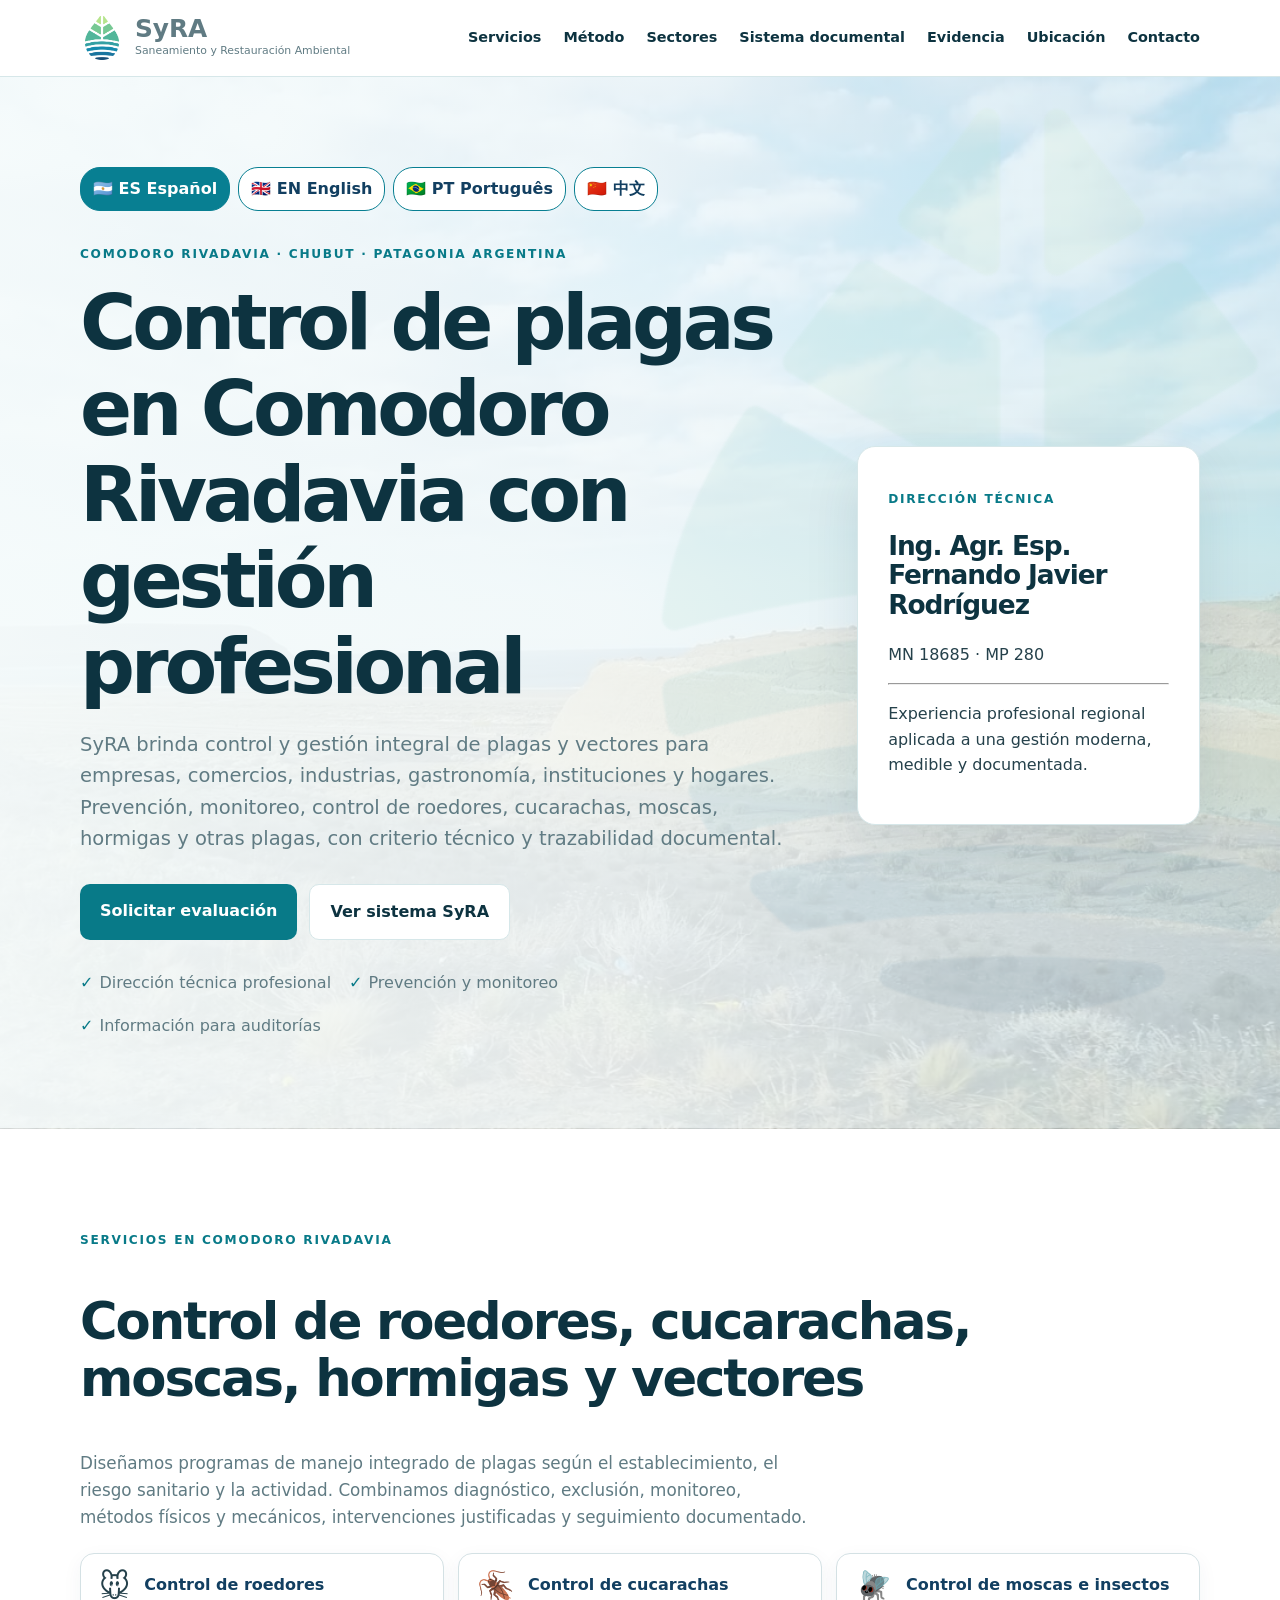
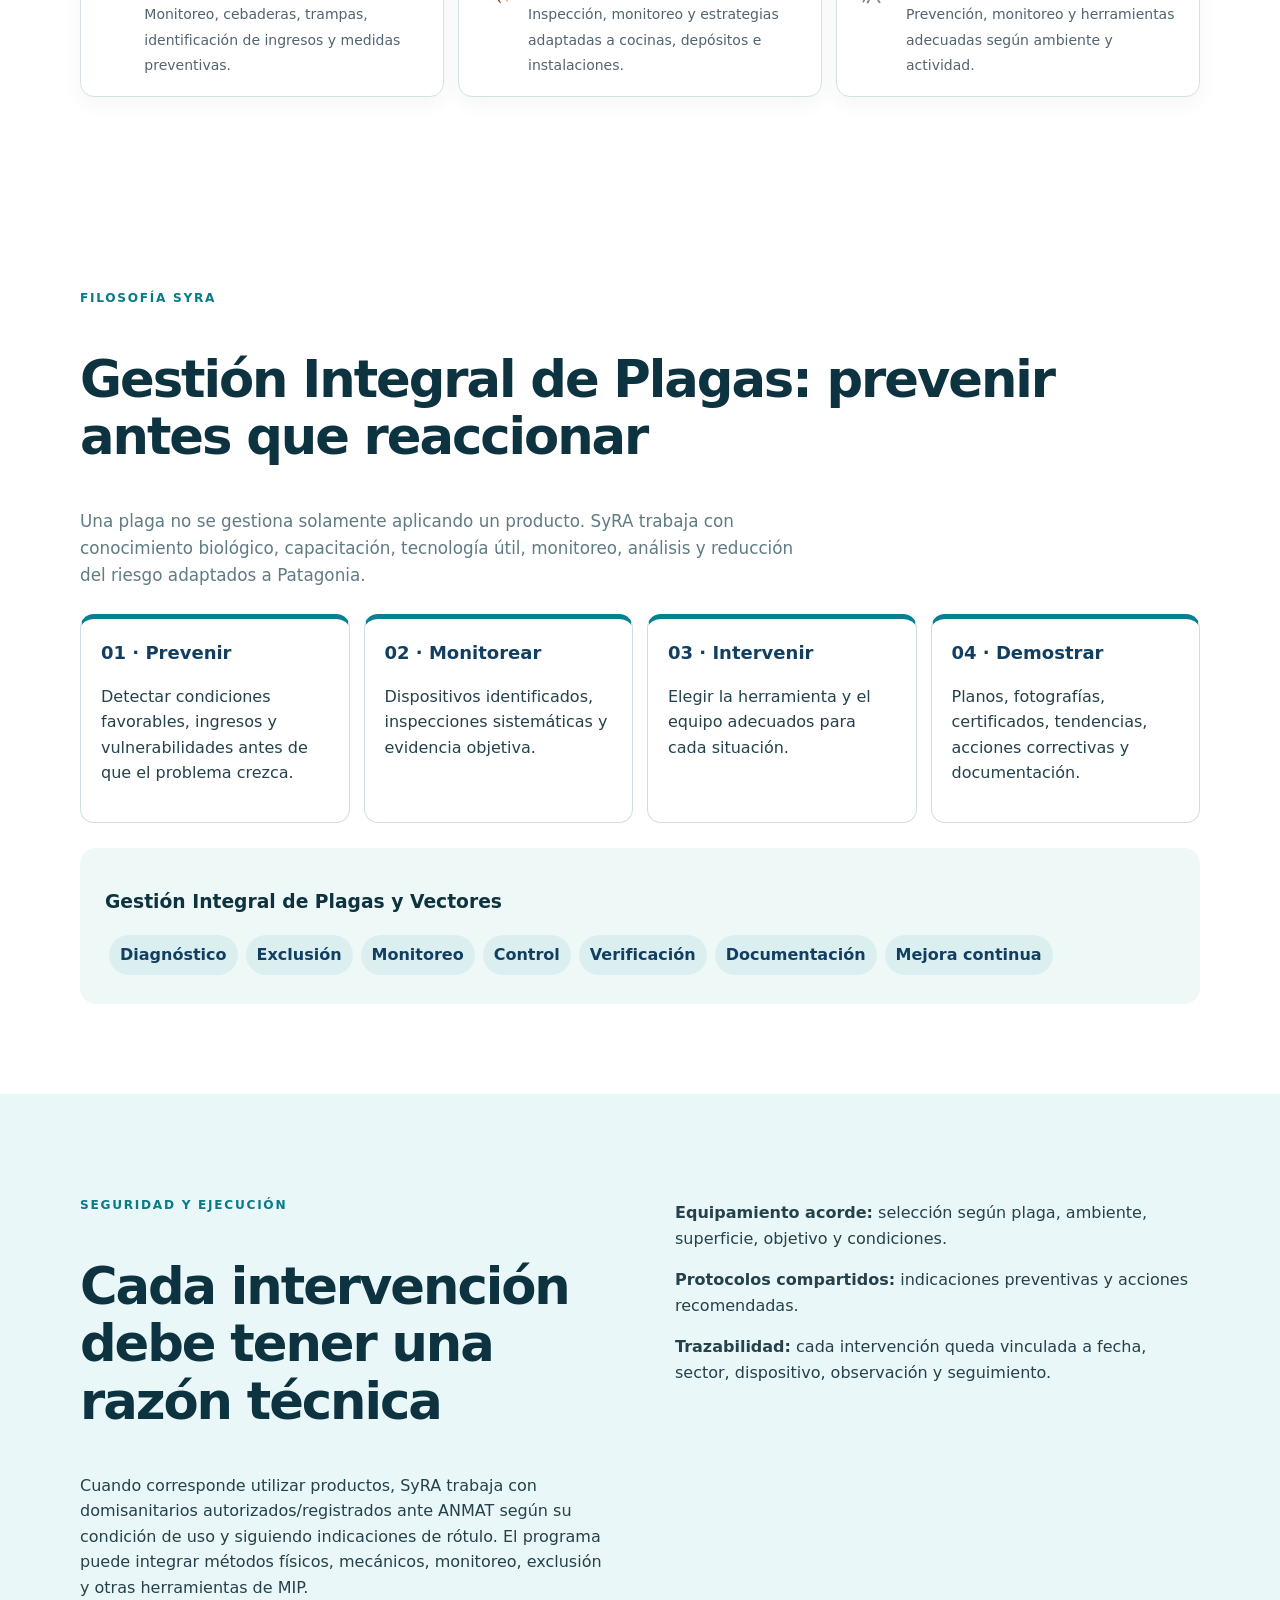
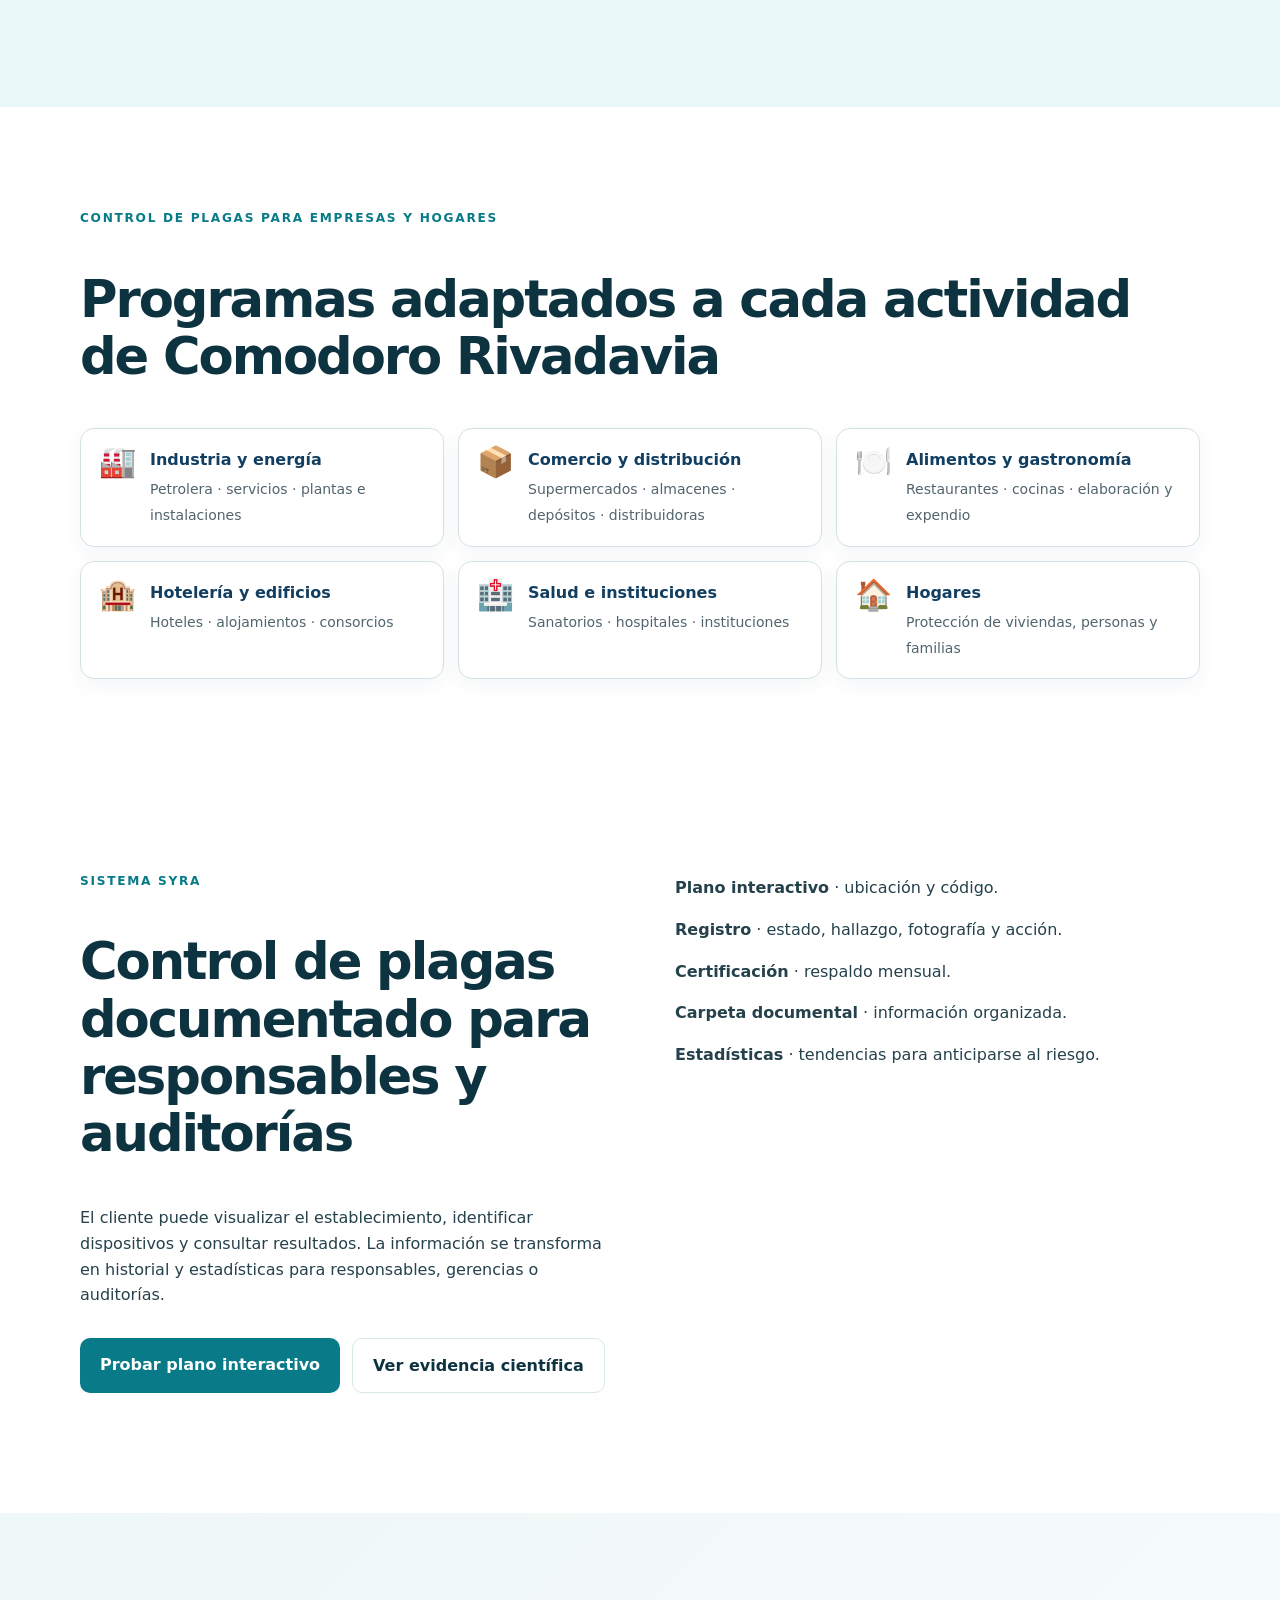
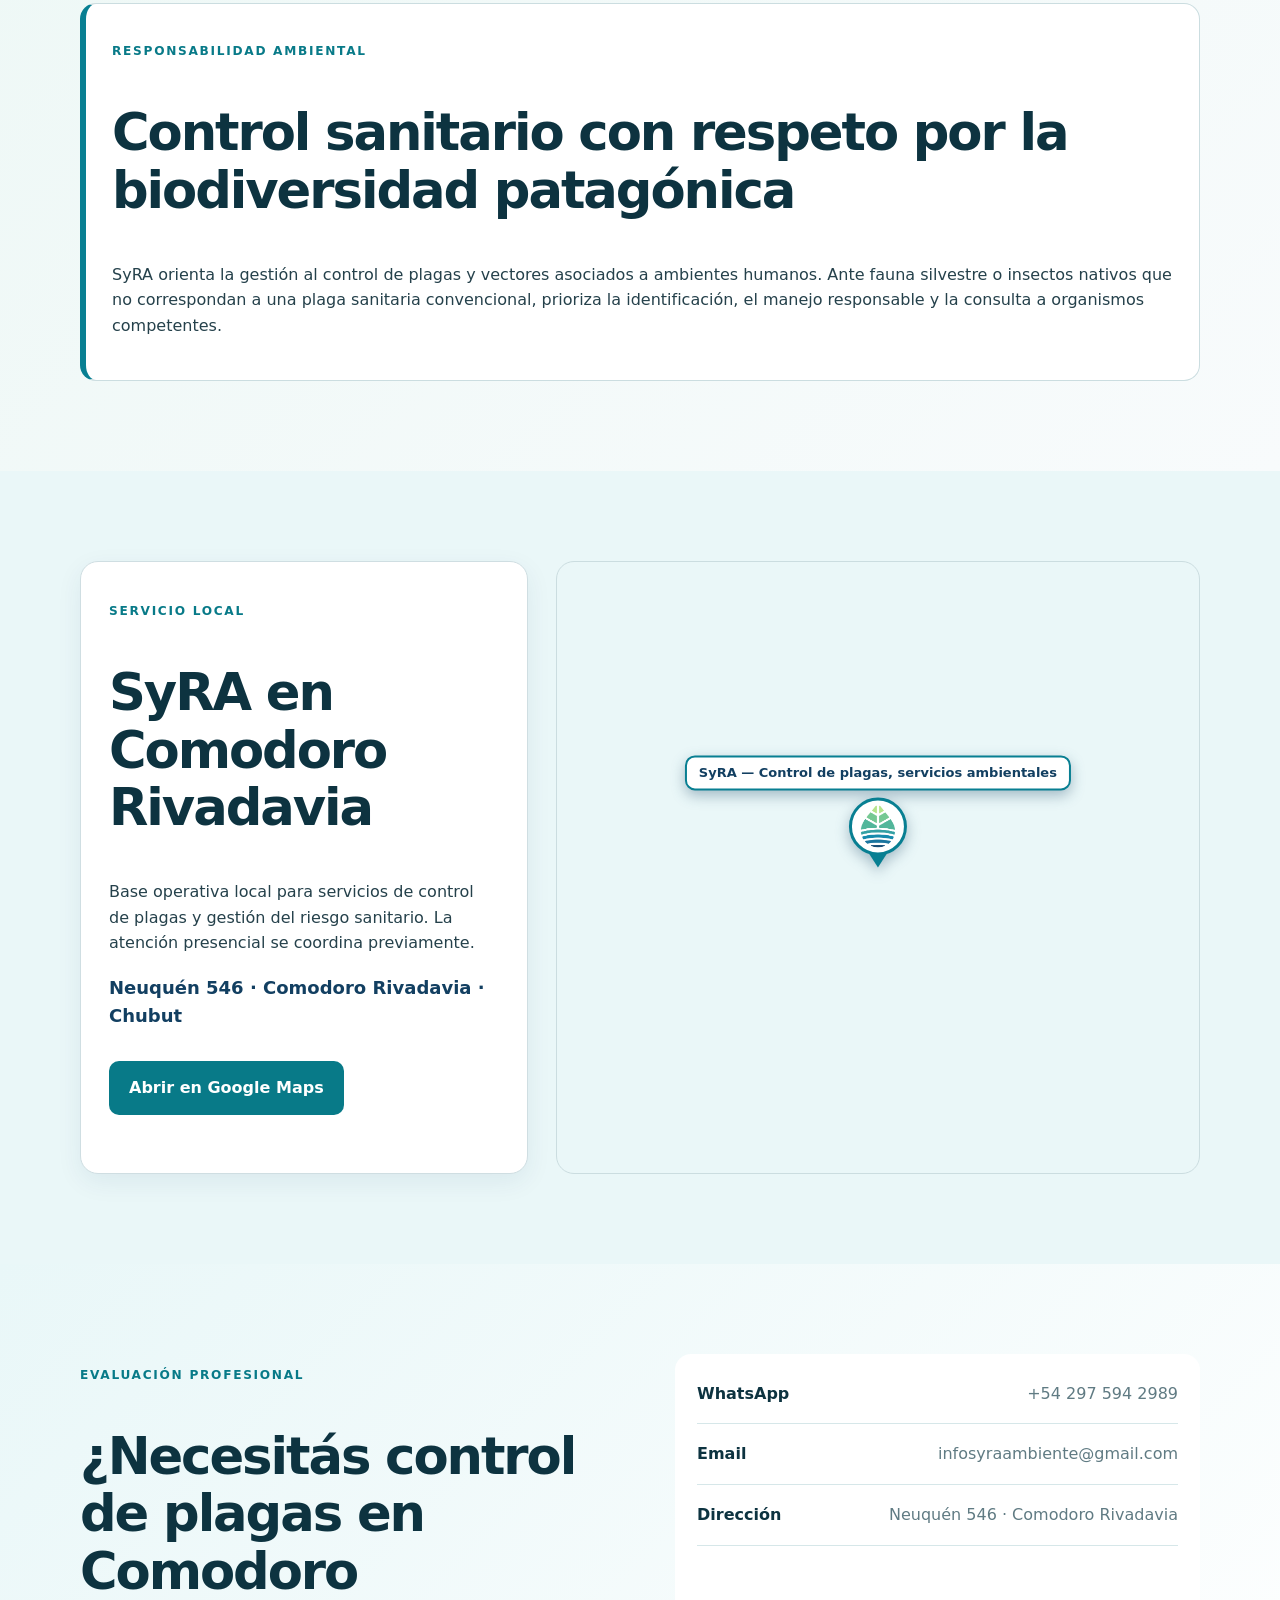
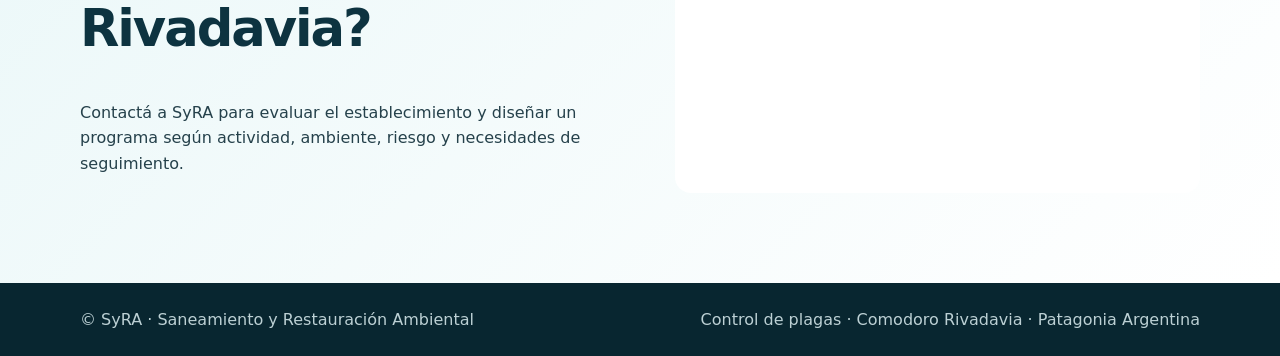
==== commit eb5c2c00: "Personaliza el marcador del mapa con el logo de SyRA" ====
--- a/index.html
+++ b/index.html
@@ -1 +1 @@
-<!doctype html><html lang="es-AR"><head><meta charset="utf-8"><meta name="viewport" content="width=device-width,initial-scale=1"><title>Control de plagas en Comodoro Rivadavia | SyRA</title><meta name="description" content="Control de plagas en Comodoro Rivadavia: roedores, cucarachas, moscas, hormigas y vectores. Gestión profesional, monitoreo, prevención y trazabilidad con dirección técnica."><meta name="robots" content="index,follow,max-image-preview:large"><meta name="theme-color" content="#087f92"><link rel="canonical" href="https://infosyraambiente-lang.github.io/SYRA/"><link rel="stylesheet" href="styles.css"><link rel="stylesheet" href="brand.css"><style>:root{--syra:#087f92;--deep:#123f61;--ice:#eef8f6}.pillars,.sectorgrid{display:grid;gap:14px}.pillars{grid-template-columns:repeat(4,1fr);margin:25px 0}.pillar{background:#fff;border:1px solid #cfdee2;border-radius:14px;padding:20px;border-top:5px solid var(--syra)}.pillar b{color:var(--deep);font-size:18px}.sectorgrid{grid-template-columns:repeat(3,1fr);margin-top:22px}.sectorcard{background:#fff;border:1px solid #d4e1e4;border-radius:14px;padding:18px;display:flex;gap:14px;align-items:flex-start;box-shadow:0 6px 20px #123f610d}.sectoricon{font-size:30px;line-height:1}.sectorcard b{display:block;color:var(--deep);margin-bottom:4px}.sectorcard span{font-size:14px;color:#52646d}.evidence{background:var(--ice);border-radius:16px;padding:25px}.tag{display:inline-block;background:#dceff0;color:var(--deep);font-weight:700;padding:7px 11px;border-radius:20px;margin:4px}.langbar{display:flex;gap:8px;flex-wrap:wrap;margin:0 0 22px}.langbar a{border:1px solid var(--syra);border-radius:20px;padding:8px 12px;font-weight:700;background:#fff;color:var(--deep);text-decoration:none}.langbar a.active{background:var(--syra);color:#fff}.responsibility{background:linear-gradient(135deg,#eef8f6,#f8fbfc)}.responsibility .box{background:#fff;border:1px solid #cbdde0;border-radius:16px;padding:26px;border-left:6px solid var(--syra)}.location-grid{display:grid;grid-template-columns:.82fr 1.18fr;gap:28px;align-items:stretch}.location-copy{background:#fff;border:1px solid #cfdee2;border-radius:18px;padding:28px;box-shadow:0 8px 26px #123f6112}.location-copy .address-line{display:block;color:var(--deep);font-weight:800;font-size:18px;margin:18px 0}.map-frame{min-height:360px;border:1px solid #cbdde0;border-radius:18px;overflow:hidden}.map-frame iframe{display:block;width:100%;height:100%;min-height:360px;border:0}@media(max-width:800px){.pillars,.sectorgrid,.location-grid{grid-template-columns:1fr 1fr}.location-grid{grid-template-columns:1fr}}@media(max-width:520px){.pillars,.sectorgrid{grid-template-columns:1fr}.langbar a{padding:7px 9px;font-size:13px}}</style><script type="application/ld+json">{"@context":"https://schema.org","@type":"LocalBusiness","name":"SyRA - Saneamiento y Restauración Ambiental","url":"https://infosyraambiente-lang.github.io/SYRA/","description":"Servicio profesional de control y gestión integral de plagas y vectores en Comodoro Rivadavia.","telephone":"+54 297 594 2989","email":"infosyraambiente@gmail.com","address":{"@type":"PostalAddress","streetAddress":"Neuquén 546","addressLocality":"Comodoro Rivadavia","addressRegion":"Chubut","addressCountry":"AR"},"areaServed":{"@type":"City","name":"Comodoro Rivadavia"}}</script></head><body><header><div class="wrap nav"><a class="brand" href="#inicio"><img src="logosolo.png" alt="SyRA control de plagas Comodoro Rivadavia"><span><b>SyRA</b><small>Saneamiento y Restauración Ambiental</small></span></a><button class="menu" aria-label="Abrir menú">☰</button><nav><a href="#servicios">Servicios</a><a href="#metodo">Método</a><a href="#sectores">Sectores</a><a href="muestras.html">Sistema documental</a><a href="evidencia.html">Evidencia</a><a href="#ubicacion">Ubicación</a><a href="#contacto">Contacto</a></nav></div></header><main><section class="hero" id="inicio"><img class="hero-watermark" src="logosolo.png" alt="" aria-hidden="true"><div class="wrap"><div class="langbar" aria-label="Idiomas"><a class="active" href="./" lang="es">🇦🇷 ES Español</a><a href="https://translate.google.com/translate?sl=es&tl=en&u=https%3A%2F%2Finfosyraambiente-lang.github.io%2FSYRA%2F" lang="en">🇬🇧 EN English</a><a href="https://translate.google.com/translate?sl=es&tl=pt&u=https%3A%2F%2Finfosyraambiente-lang.github.io%2FSYRA%2F" lang="pt">🇧🇷 PT Português</a><a href="https://translate.google.com/translate?sl=es&tl=zh-CN&u=https%3A%2F%2Finfosyraambiente-lang.github.io%2FSYRA%2F" lang="zh">🇨🇳 中文</a></div></div><div class="wrap hero-grid"><div><p class="over">Comodoro Rivadavia · Chubut · Patagonia Argentina</p><h1>Control de plagas en Comodoro Rivadavia con gestión profesional</h1><p class="lead">SyRA brinda control y gestión integral de plagas y vectores para empresas, comercios, industrias, gastronomía, instituciones y hogares. Prevención, monitoreo, control de roedores, cucarachas, moscas, hormigas y otras plagas, con criterio técnico y trazabilidad documental.</p><div class="actions"><a class="btn primary" href="https://wa.me/5492975942989?text=Hola%20SyRA%2C%20quiero%20solicitar%20una%20evaluaci%C3%B3n" target="_blank" rel="noopener">Solicitar evaluación</a><a class="btn light" href="muestras.html">Ver sistema SyRA</a></div><div class="trust"><span>Dirección técnica profesional</span><span>Prevención y monitoreo</span><span>Información para auditorías</span></div></div><aside><p class="over">Dirección técnica</p><h2>Ing. Agr. Esp.<br>Fernando Javier Rodríguez</h2><p>MN 18685 · MP 280</p><hr><p>Experiencia profesional regional aplicada a una gestión moderna, medible y documentada.</p></aside></div></section><section class="section" id="servicios"><div class="wrap"><p class="over">Servicios en Comodoro Rivadavia</p><h2>Control de roedores, cucarachas, moscas, hormigas y vectores</h2><p class="lead small">Diseñamos programas de manejo integrado de plagas según el establecimiento, el riesgo sanitario y la actividad. Combinamos diagnóstico, exclusión, monitoreo, métodos físicos y mecánicos, intervenciones justificadas y seguimiento documentado.</p><div class="sectorgrid"><div class="sectorcard"><div class="sectoricon">🐭</div><div><b>Control de roedores</b><span>Monitoreo, cebaderas, trampas, identificación de ingresos y medidas preventivas.</span></div></div><div class="sectorcard"><div class="sectoricon">🪳</div><div><b>Control de cucarachas</b><span>Inspección, monitoreo y estrategias adaptadas a cocinas, depósitos e instalaciones.</span></div></div><div class="sectorcard"><div class="sectoricon">🪰</div><div><b>Control de moscas e insectos</b><span>Prevención, monitoreo y herramientas adecuadas según ambiente y actividad.</span></div></div></div></div></section><section class="section" id="metodo"><div class="wrap"><p class="over">Filosofía SyRA</p><h2>Gestión Integral de Plagas: prevenir antes que reaccionar</h2><p class="lead small">Una plaga no se gestiona solamente aplicando un producto. SyRA trabaja con conocimiento biológico, capacitación, tecnología útil, monitoreo, análisis y reducción del riesgo adaptados a Patagonia.</p><div class="pillars"><div class="pillar"><b>01 · Prevenir</b><p>Detectar condiciones favorables, ingresos y vulnerabilidades antes de que el problema crezca.</p></div><div class="pillar"><b>02 · Monitorear</b><p>Dispositivos identificados, inspecciones sistemáticas y evidencia objetiva.</p></div><div class="pillar"><b>03 · Intervenir</b><p>Elegir la herramienta y el equipo adecuados para cada situación.</p></div><div class="pillar"><b>04 · Demostrar</b><p>Planos, fotografías, certificados, tendencias, acciones correctivas y documentación.</p></div></div><div class="evidence"><h3>Gestión Integral de Plagas y Vectores</h3><span class="tag">Diagnóstico</span><span class="tag">Exclusión</span><span class="tag">Monitoreo</span><span class="tag">Control</span><span class="tag">Verificación</span><span class="tag">Documentación</span><span class="tag">Mejora continua</span></div></div></section><section class="section soft"><div class="wrap two"><div><p class="over">Seguridad y ejecución</p><h2>Cada intervención debe tener una razón técnica</h2><p>Cuando corresponde utilizar productos, SyRA trabaja con domisanitarios autorizados/registrados ante ANMAT según su condición de uso y siguiendo indicaciones de rótulo. El programa puede integrar métodos físicos, mecánicos, monitoreo, exclusión y otras herramientas de MIP.</p></div><div><p><b>Equipamiento acorde:</b> selección según plaga, ambiente, superficie, objetivo y condiciones.</p><p><b>Protocolos compartidos:</b> indicaciones preventivas y acciones recomendadas.</p><p><b>Trazabilidad:</b> cada intervención queda vinculada a fecha, sector, dispositivo, observación y seguimiento.</p></div></div></section><section class="section" id="sectores"><div class="wrap"><p class="over">Control de plagas para empresas y hogares</p><h2>Programas adaptados a cada actividad de Comodoro Rivadavia</h2><div class="sectorgrid"><div class="sectorcard"><div class="sectoricon">🏭</div><div><b>Industria y energía</b><span>Petrolera · servicios · plantas e instalaciones</span></div></div><div class="sectorcard"><div class="sectoricon">📦</div><div><b>Comercio y distribución</b><span>Supermercados · almacenes · depósitos · distribuidoras</span></div></div><div class="sectorcard"><div class="sectoricon">🍽️</div><div><b>Alimentos y gastronomía</b><span>Restaurantes · cocinas · elaboración y expendio</span></div></div><div class="sectorcard"><div class="sectoricon">🏨</div><div><b>Hotelería y edificios</b><span>Hoteles · alojamientos · consorcios</span></div></div><div class="sectorcard"><div class="sectoricon">🏥</div><div><b>Salud e instituciones</b><span>Sanatorios · hospitales · instituciones</span></div></div><div class="sectorcard"><div class="sectoricon">🏠</div><div><b>Hogares</b><span>Protección de viviendas, personas y familias</span></div></div></div></div></section><section class="section"><div class="wrap two"><div><p class="over">Sistema SyRA</p><h2>Control de plagas documentado para responsables y auditorías</h2><p>El cliente puede visualizar el establecimiento, identificar dispositivos y consultar resultados. La información se transforma en historial y estadísticas para responsables, gerencias o auditorías.</p><div class="actions"><a class="btn primary" href="muestras.html">Probar plano interactivo</a><a class="btn light" href="evidencia.html">Ver evidencia científica</a></div></div><div><p><b>Plano interactivo</b> · ubicación y código.</p><p><b>Registro</b> · estado, hallazgo, fotografía y acción.</p><p><b>Certificación</b> · respaldo mensual.</p><p><b>Carpeta documental</b> · información organizada.</p><p><b>Estadísticas</b> · tendencias para anticiparse al riesgo.</p></div></div></section><section class="section responsibility"><div class="wrap"><div class="box"><p class="over">Responsabilidad ambiental</p><h2>Control sanitario con respeto por la biodiversidad patagónica</h2><p>SyRA orienta la gestión al control de plagas y vectores asociados a ambientes humanos. Ante fauna silvestre o insectos nativos que no correspondan a una plaga sanitaria convencional, prioriza la identificación, el manejo responsable y la consulta a organismos competentes.</p></div></div></section><section class="section soft" id="ubicacion"><div class="wrap location-grid"><div class="location-copy"><p class="over">Servicio local</p><h2>SyRA en Comodoro Rivadavia</h2><p>Base operativa local para servicios de control de plagas y gestión del riesgo sanitario. La atención presencial se coordina previamente.</p><span class="address-line">Neuquén 546 · Comodoro Rivadavia · Chubut</span><div class="actions"><a class="btn primary" href="https://www.google.com/maps/search/?api=1&query=Neuqu%C3%A9n+546%2C+Comodoro+Rivadavia%2C+Chubut%2C+Argentina" target="_blank" rel="noopener">Abrir en Google Maps</a></div></div><div class="map-frame"><iframe title="SyRA control de plagas en Comodoro Rivadavia" src="https://www.google.com/maps?q=Neuqu%C3%A9n+546%2C+Comodoro+Rivadavia%2C+Chubut%2C+Argentina&output=embed" loading="lazy" referrerpolicy="no-referrer-when-downgrade" allowfullscreen></iframe></div></div></section><section class="section quote" id="contacto"><div class="wrap two"><div><p class="over">Evaluación profesional</p><h2>¿Necesitás control de plagas en Comodoro Rivadavia?</h2><p>Contactá a SyRA para evaluar el establecimiento y diseñar un programa según actividad, ambiente, riesgo y necesidades de seguimiento.</p></div><div class="contact-list"><a href="https://wa.me/5492975942989" target="_blank" rel="noopener"><b>WhatsApp</b><span>+54 297 594 2989</span></a><a href="mailto:infosyraambiente@gmail.com"><b>Email</b><span>infosyraambiente@gmail.com</span></a><a href="https://www.google.com/maps/search/?api=1&query=Neuqu%C3%A9n+546%2C+Comodoro+Rivadavia%2C+Chubut%2C+Argentina" target="_blank" rel="noopener"><b>Dirección</b><span>Neuquén 546 · Comodoro Rivadavia</span></a></div></div></section></main><footer><div class="wrap"><span>© SyRA · Saneamiento y Restauración Ambiental</span><span>Control de plagas · Comodoro Rivadavia · Patagonia Argentina</span></div></footer><script src="script.js"></script></body></html>+<!doctype html><html lang="es-AR"><head><meta charset="utf-8"><meta name="viewport" content="width=device-width,initial-scale=1"><title>Control de plagas en Comodoro Rivadavia | SyRA</title><meta name="description" content="Control de plagas en Comodoro Rivadavia: roedores, cucarachas, moscas, hormigas y vectores. Gestión profesional, monitoreo, prevención y trazabilidad con dirección técnica."><meta name="robots" content="index,follow,max-image-preview:large"><meta name="theme-color" content="#087f92"><link rel="canonical" href="https://infosyraambiente-lang.github.io/SYRA/"><link rel="stylesheet" href="styles.css"><link rel="stylesheet" href="brand.css"><style>:root{--syra:#087f92;--deep:#123f61;--ice:#eef8f6}.pillars,.sectorgrid{display:grid;gap:14px}.pillars{grid-template-columns:repeat(4,1fr);margin:25px 0}.pillar{background:#fff;border:1px solid #cfdee2;border-radius:14px;padding:20px;border-top:5px solid var(--syra)}.pillar b{color:var(--deep);font-size:18px}.sectorgrid{grid-template-columns:repeat(3,1fr);margin-top:22px}.sectorcard{background:#fff;border:1px solid #d4e1e4;border-radius:14px;padding:18px;display:flex;gap:14px;align-items:flex-start;box-shadow:0 6px 20px #123f610d}.sectoricon{font-size:30px;line-height:1}.sectorcard b{display:block;color:var(--deep);margin-bottom:4px}.sectorcard span{font-size:14px;color:#52646d}.evidence{background:var(--ice);border-radius:16px;padding:25px}.tag{display:inline-block;background:#dceff0;color:var(--deep);font-weight:700;padding:7px 11px;border-radius:20px;margin:4px}.langbar{display:flex;gap:8px;flex-wrap:wrap;margin:0 0 22px}.langbar a{border:1px solid var(--syra);border-radius:20px;padding:8px 12px;font-weight:700;background:#fff;color:var(--deep);text-decoration:none}.langbar a.active{background:var(--syra);color:#fff}.responsibility{background:linear-gradient(135deg,#eef8f6,#f8fbfc)}.responsibility .box{background:#fff;border:1px solid #cbdde0;border-radius:16px;padding:26px;border-left:6px solid var(--syra)}.location-grid{display:grid;grid-template-columns:.82fr 1.18fr;gap:28px;align-items:stretch}.location-copy{background:#fff;border:1px solid #cfdee2;border-radius:18px;padding:28px;box-shadow:0 8px 26px #123f6112}.location-copy .address-line{display:block;color:var(--deep);font-weight:800;font-size:18px;margin:18px 0}.map-frame{position:relative;min-height:360px;border:1px solid #cbdde0;border-radius:18px;overflow:hidden}.map-frame iframe{display:block;width:100%;height:100%;min-height:360px;border:0}.syra-map-marker{position:absolute;left:50%;top:50%;transform:translate(-50%,-100%);z-index:2;display:flex;flex-direction:column;align-items:center;filter:drop-shadow(0 5px 7px #123f6155);pointer-events:none}.syra-map-marker .marker-label{margin-bottom:7px;padding:8px 12px;background:#fff;border:2px solid var(--syra);border-radius:10px;color:var(--deep);font-size:13px;font-weight:850;line-height:1.2;white-space:nowrap}.syra-map-marker .marker-logo{width:58px;height:58px;object-fit:contain;background:#fff;border:3px solid var(--syra);border-radius:50%;padding:5px}.syra-map-marker:after{content:'';width:0;height:0;border-left:9px solid transparent;border-right:9px solid transparent;border-top:14px solid var(--syra);margin-top:-2px}@media(max-width:800px){.pillars,.sectorgrid,.location-grid{grid-template-columns:1fr 1fr}.location-grid{grid-template-columns:1fr}}@media(max-width:520px){.pillars,.sectorgrid{grid-template-columns:1fr}.langbar a{padding:7px 9px;font-size:13px}}</style><script type="application/ld+json">{"@context":"https://schema.org","@type":"LocalBusiness","name":"SyRA - Saneamiento y Restauración Ambiental","url":"https://infosyraambiente-lang.github.io/SYRA/","description":"Servicio profesional de control y gestión integral de plagas y vectores en Comodoro Rivadavia.","telephone":"+54 297 594 2989","email":"infosyraambiente@gmail.com","address":{"@type":"PostalAddress","streetAddress":"Neuquén 546","addressLocality":"Comodoro Rivadavia","addressRegion":"Chubut","addressCountry":"AR"},"areaServed":{"@type":"City","name":"Comodoro Rivadavia"}}</script></head><body><header><div class="wrap nav"><a class="brand" href="#inicio"><img src="logosolo.png" alt="SyRA control de plagas Comodoro Rivadavia"><span><b>SyRA</b><small>Saneamiento y Restauración Ambiental</small></span></a><button class="menu" aria-label="Abrir menú">☰</button><nav><a href="#servicios">Servicios</a><a href="#metodo">Método</a><a href="#sectores">Sectores</a><a href="muestras.html">Sistema documental</a><a href="evidencia.html">Evidencia</a><a href="#ubicacion">Ubicación</a><a href="#contacto">Contacto</a></nav></div></header><main><section class="hero" id="inicio"><img class="hero-watermark" src="logosolo.png" alt="" aria-hidden="true"><div class="wrap"><div class="langbar" aria-label="Idiomas"><a class="active" href="./" lang="es">🇦🇷 ES Español</a><a href="https://translate.google.com/translate?sl=es&tl=en&u=https%3A%2F%2Finfosyraambiente-lang.github.io%2FSYRA%2F" lang="en">🇬🇧 EN English</a><a href="https://translate.google.com/translate?sl=es&tl=pt&u=https%3A%2F%2Finfosyraambiente-lang.github.io%2FSYRA%2F" lang="pt">🇧🇷 PT Português</a><a href="https://translate.google.com/translate?sl=es&tl=zh-CN&u=https%3A%2F%2Finfosyraambiente-lang.github.io%2FSYRA%2F" lang="zh">🇨🇳 中文</a></div></div><div class="wrap hero-grid"><div><p class="over">Comodoro Rivadavia · Chubut · Patagonia Argentina</p><h1>Control de plagas en Comodoro Rivadavia con gestión profesional</h1><p class="lead">SyRA brinda control y gestión integral de plagas y vectores para empresas, comercios, industrias, gastronomía, instituciones y hogares. Prevención, monitoreo, control de roedores, cucarachas, moscas, hormigas y otras plagas, con criterio técnico y trazabilidad documental.</p><div class="actions"><a class="btn primary" href="https://wa.me/5492975942989?text=Hola%20SyRA%2C%20quiero%20solicitar%20una%20evaluaci%C3%B3n" target="_blank" rel="noopener">Solicitar evaluación</a><a class="btn light" href="muestras.html">Ver sistema SyRA</a></div><div class="trust"><span>Dirección técnica profesional</span><span>Prevención y monitoreo</span><span>Información para auditorías</span></div></div><aside><p class="over">Dirección técnica</p><h2>Ing. Agr. Esp.<br>Fernando Javier Rodríguez</h2><p>MN 18685 · MP 280</p><hr><p>Experiencia profesional regional aplicada a una gestión moderna, medible y documentada.</p></aside></div></section><section class="section" id="servicios"><div class="wrap"><p class="over">Servicios en Comodoro Rivadavia</p><h2>Control de roedores, cucarachas, moscas, hormigas y vectores</h2><p class="lead small">Diseñamos programas de manejo integrado de plagas según el establecimiento, el riesgo sanitario y la actividad. Combinamos diagnóstico, exclusión, monitoreo, métodos físicos y mecánicos, intervenciones justificadas y seguimiento documentado.</p><div class="sectorgrid"><div class="sectorcard"><div class="sectoricon">🐭</div><div><b>Control de roedores</b><span>Monitoreo, cebaderas, trampas, identificación de ingresos y medidas preventivas.</span></div></div><div class="sectorcard"><div class="sectoricon">🪳</div><div><b>Control de cucarachas</b><span>Inspección, monitoreo y estrategias adaptadas a cocinas, depósitos e instalaciones.</span></div></div><div class="sectorcard"><div class="sectoricon">🪰</div><div><b>Control de moscas e insectos</b><span>Prevención, monitoreo y herramientas adecuadas según ambiente y actividad.</span></div></div></div></div></section><section class="section" id="metodo"><div class="wrap"><p class="over">Filosofía SyRA</p><h2>Gestión Integral de Plagas: prevenir antes que reaccionar</h2><p class="lead small">Una plaga no se gestiona solamente aplicando un producto. SyRA trabaja con conocimiento biológico, capacitación, tecnología útil, monitoreo, análisis y reducción del riesgo adaptados a Patagonia.</p><div class="pillars"><div class="pillar"><b>01 · Prevenir</b><p>Detectar condiciones favorables, ingresos y vulnerabilidades antes de que el problema crezca.</p></div><div class="pillar"><b>02 · Monitorear</b><p>Dispositivos identificados, inspecciones sistemáticas y evidencia objetiva.</p></div><div class="pillar"><b>03 · Intervenir</b><p>Elegir la herramienta y el equipo adecuados para cada situación.</p></div><div class="pillar"><b>04 · Demostrar</b><p>Planos, fotografías, certificados, tendencias, acciones correctivas y documentación.</p></div></div><div class="evidence"><h3>Gestión Integral de Plagas y Vectores</h3><span class="tag">Diagnóstico</span><span class="tag">Exclusión</span><span class="tag">Monitoreo</span><span class="tag">Control</span><span class="tag">Verificación</span><span class="tag">Documentación</span><span class="tag">Mejora continua</span></div></div></section><section class="section soft"><div class="wrap two"><div><p class="over">Seguridad y ejecución</p><h2>Cada intervención debe tener una razón técnica</h2><p>Cuando corresponde utilizar productos, SyRA trabaja con domisanitarios autorizados/registrados ante ANMAT según su condición de uso y siguiendo indicaciones de rótulo. El programa puede integrar métodos físicos, mecánicos, monitoreo, exclusión y otras herramientas de MIP.</p></div><div><p><b>Equipamiento acorde:</b> selección según plaga, ambiente, superficie, objetivo y condiciones.</p><p><b>Protocolos compartidos:</b> indicaciones preventivas y acciones recomendadas.</p><p><b>Trazabilidad:</b> cada intervención queda vinculada a fecha, sector, dispositivo, observación y seguimiento.</p></div></div></section><section class="section" id="sectores"><div class="wrap"><p class="over">Control de plagas para empresas y hogares</p><h2>Programas adaptados a cada actividad de Comodoro Rivadavia</h2><div class="sectorgrid"><div class="sectorcard"><div class="sectoricon">🏭</div><div><b>Industria y energía</b><span>Petrolera · servicios · plantas e instalaciones</span></div></div><div class="sectorcard"><div class="sectoricon">📦</div><div><b>Comercio y distribución</b><span>Supermercados · almacenes · depósitos · distribuidoras</span></div></div><div class="sectorcard"><div class="sectoricon">🍽️</div><div><b>Alimentos y gastronomía</b><span>Restaurantes · cocinas · elaboración y expendio</span></div></div><div class="sectorcard"><div class="sectoricon">🏨</div><div><b>Hotelería y edificios</b><span>Hoteles · alojamientos · consorcios</span></div></div><div class="sectorcard"><div class="sectoricon">🏥</div><div><b>Salud e instituciones</b><span>Sanatorios · hospitales · instituciones</span></div></div><div class="sectorcard"><div class="sectoricon">🏠</div><div><b>Hogares</b><span>Protección de viviendas, personas y familias</span></div></div></div></div></section><section class="section"><div class="wrap two"><div><p class="over">Sistema SyRA</p><h2>Control de plagas documentado para responsables y auditorías</h2><p>El cliente puede visualizar el establecimiento, identificar dispositivos y consultar resultados. La información se transforma en historial y estadísticas para responsables, gerencias o auditorías.</p><div class="actions"><a class="btn primary" href="muestras.html">Probar plano interactivo</a><a class="btn light" href="evidencia.html">Ver evidencia científica</a></div></div><div><p><b>Plano interactivo</b> · ubicación y código.</p><p><b>Registro</b> · estado, hallazgo, fotografía y acción.</p><p><b>Certificación</b> · respaldo mensual.</p><p><b>Carpeta documental</b> · información organizada.</p><p><b>Estadísticas</b> · tendencias para anticiparse al riesgo.</p></div></div></section><section class="section responsibility"><div class="wrap"><div class="box"><p class="over">Responsabilidad ambiental</p><h2>Control sanitario con respeto por la biodiversidad patagónica</h2><p>SyRA orienta la gestión al control de plagas y vectores asociados a ambientes humanos. Ante fauna silvestre o insectos nativos que no correspondan a una plaga sanitaria convencional, prioriza la identificación, el manejo responsable y la consulta a organismos competentes.</p></div></div></section><section class="section soft" id="ubicacion"><div class="wrap location-grid"><div class="location-copy"><p class="over">Servicio local</p><h2>SyRA en Comodoro Rivadavia</h2><p>Base operativa local para servicios de control de plagas y gestión del riesgo sanitario. La atención presencial se coordina previamente.</p><span class="address-line">Neuquén 546 · Comodoro Rivadavia · Chubut</span><div class="actions"><a class="btn primary" href="https://www.google.com/maps/search/?api=1&query=Neuqu%C3%A9n+546%2C+Comodoro+Rivadavia%2C+Chubut%2C+Argentina" target="_blank" rel="noopener">Abrir en Google Maps</a></div></div><div class="map-frame"><iframe title="SyRA control de plagas en Comodoro Rivadavia" src="https://www.google.com/maps?q=Neuqu%C3%A9n+546%2C+Comodoro+Rivadavia%2C+Chubut%2C+Argentina&output=embed" loading="lazy" referrerpolicy="no-referrer-when-downgrade" allowfullscreen></iframe><div class="syra-map-marker" aria-label="SyRA — Control de plagas, servicios ambientales"><span class="marker-label">SyRA — Control de plagas, servicios ambientales</span><img class="marker-logo" src="logosolo.png" alt=""></div></div></div></section><section class="section quote" id="contacto"><div class="wrap two"><div><p class="over">Evaluación profesional</p><h2>¿Necesitás control de plagas en Comodoro Rivadavia?</h2><p>Contactá a SyRA para evaluar el establecimiento y diseñar un programa según actividad, ambiente, riesgo y necesidades de seguimiento.</p></div><div class="contact-list"><a href="https://wa.me/5492975942989" target="_blank" rel="noopener"><b>WhatsApp</b><span>+54 297 594 2989</span></a><a href="mailto:infosyraambiente@gmail.com"><b>Email</b><span>infosyraambiente@gmail.com</span></a><a href="https://www.google.com/maps/search/?api=1&query=Neuqu%C3%A9n+546%2C+Comodoro+Rivadavia%2C+Chubut%2C+Argentina" target="_blank" rel="noopener"><b>Dirección</b><span>Neuquén 546 · Comodoro Rivadavia</span></a></div></div></section></main><footer><div class="wrap"><span>© SyRA · Saneamiento y Restauración Ambiental</span><span>Control de plagas · Comodoro Rivadavia · Patagonia Argentina</span></div></footer><script src="script.js"></script></body></html>
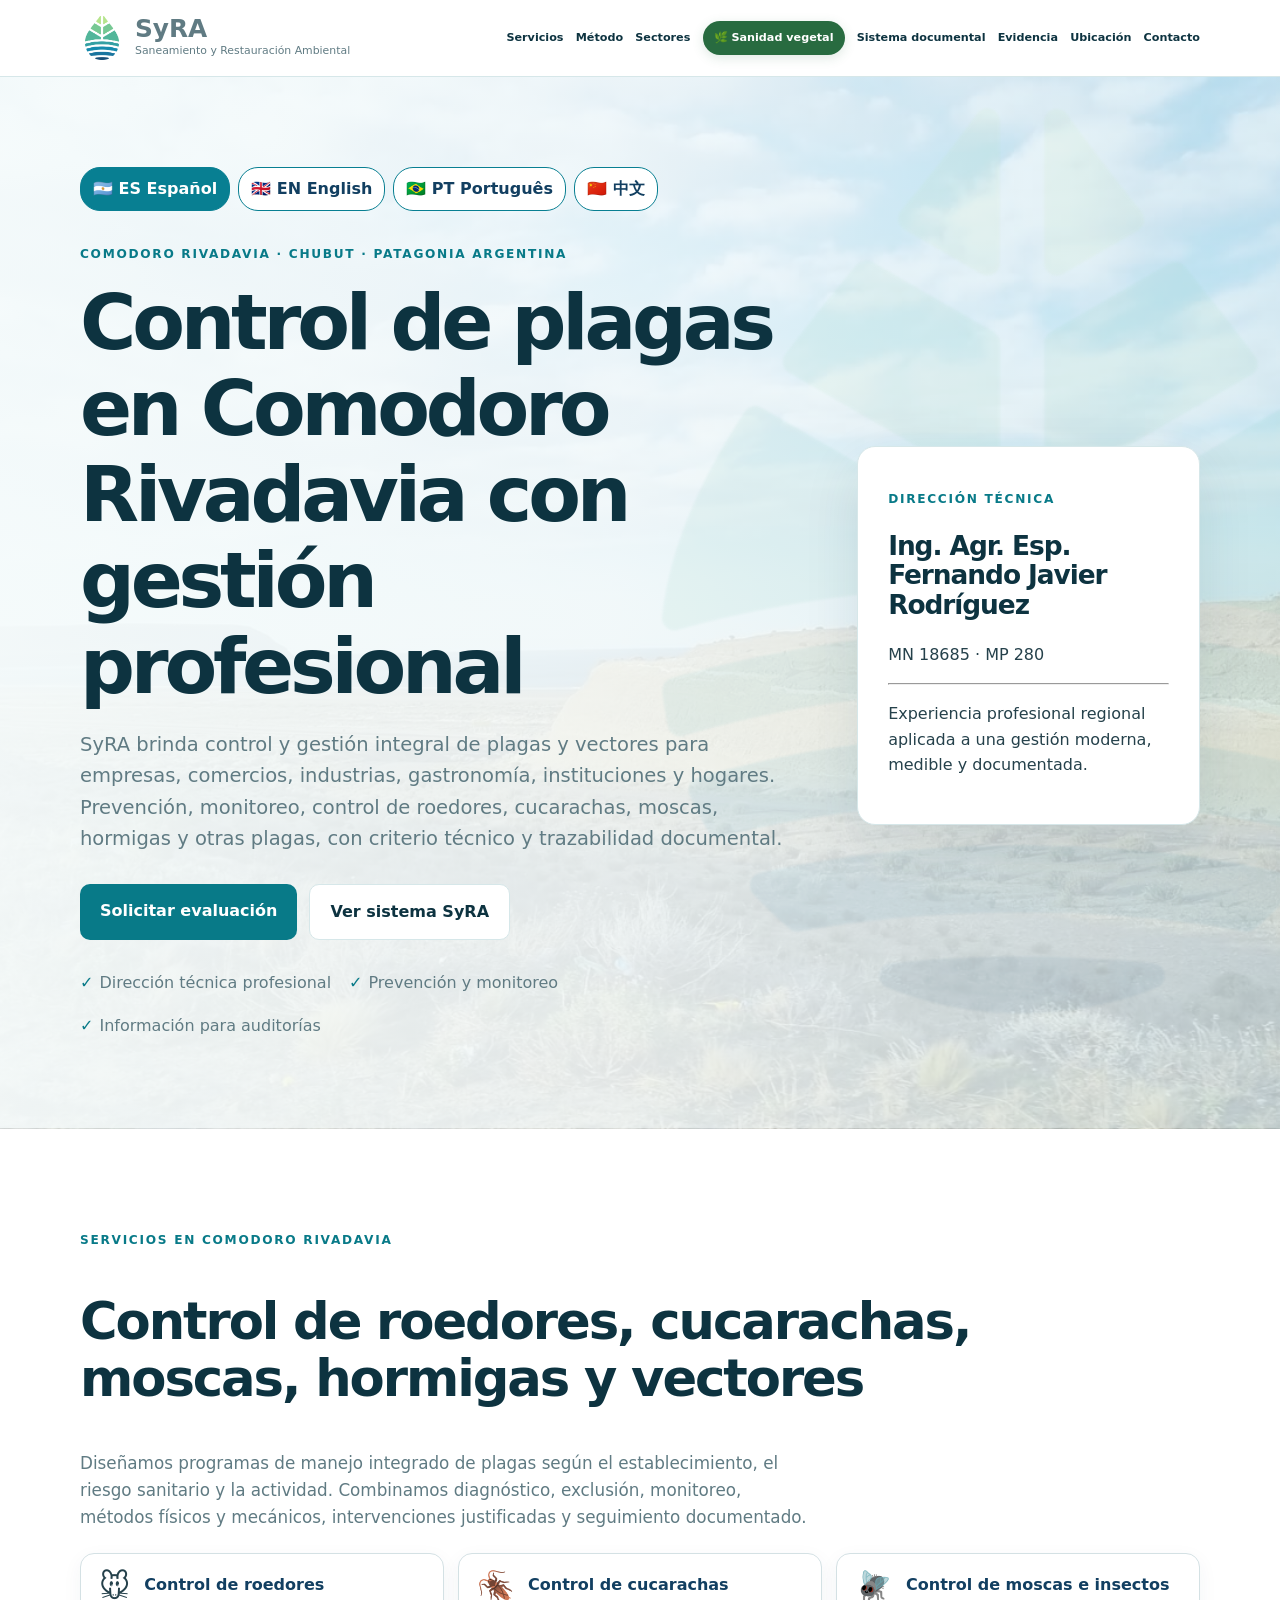
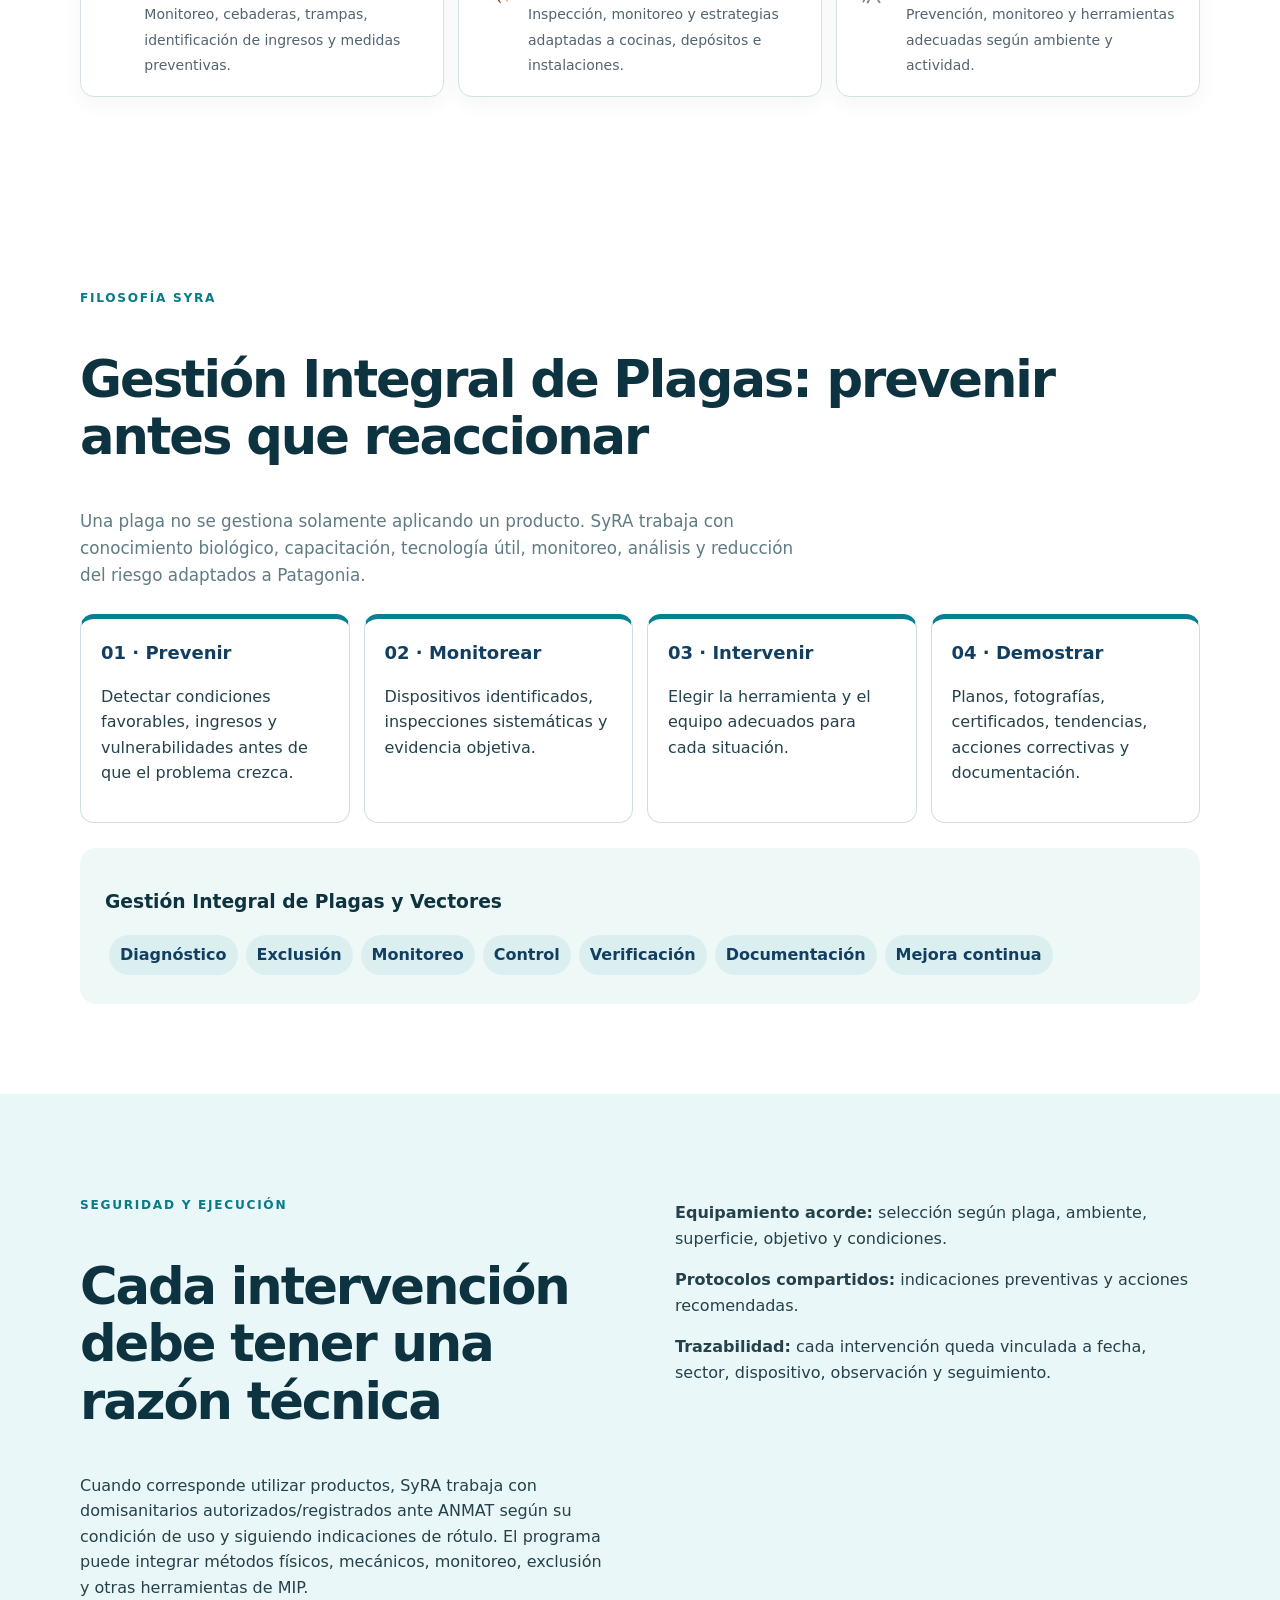
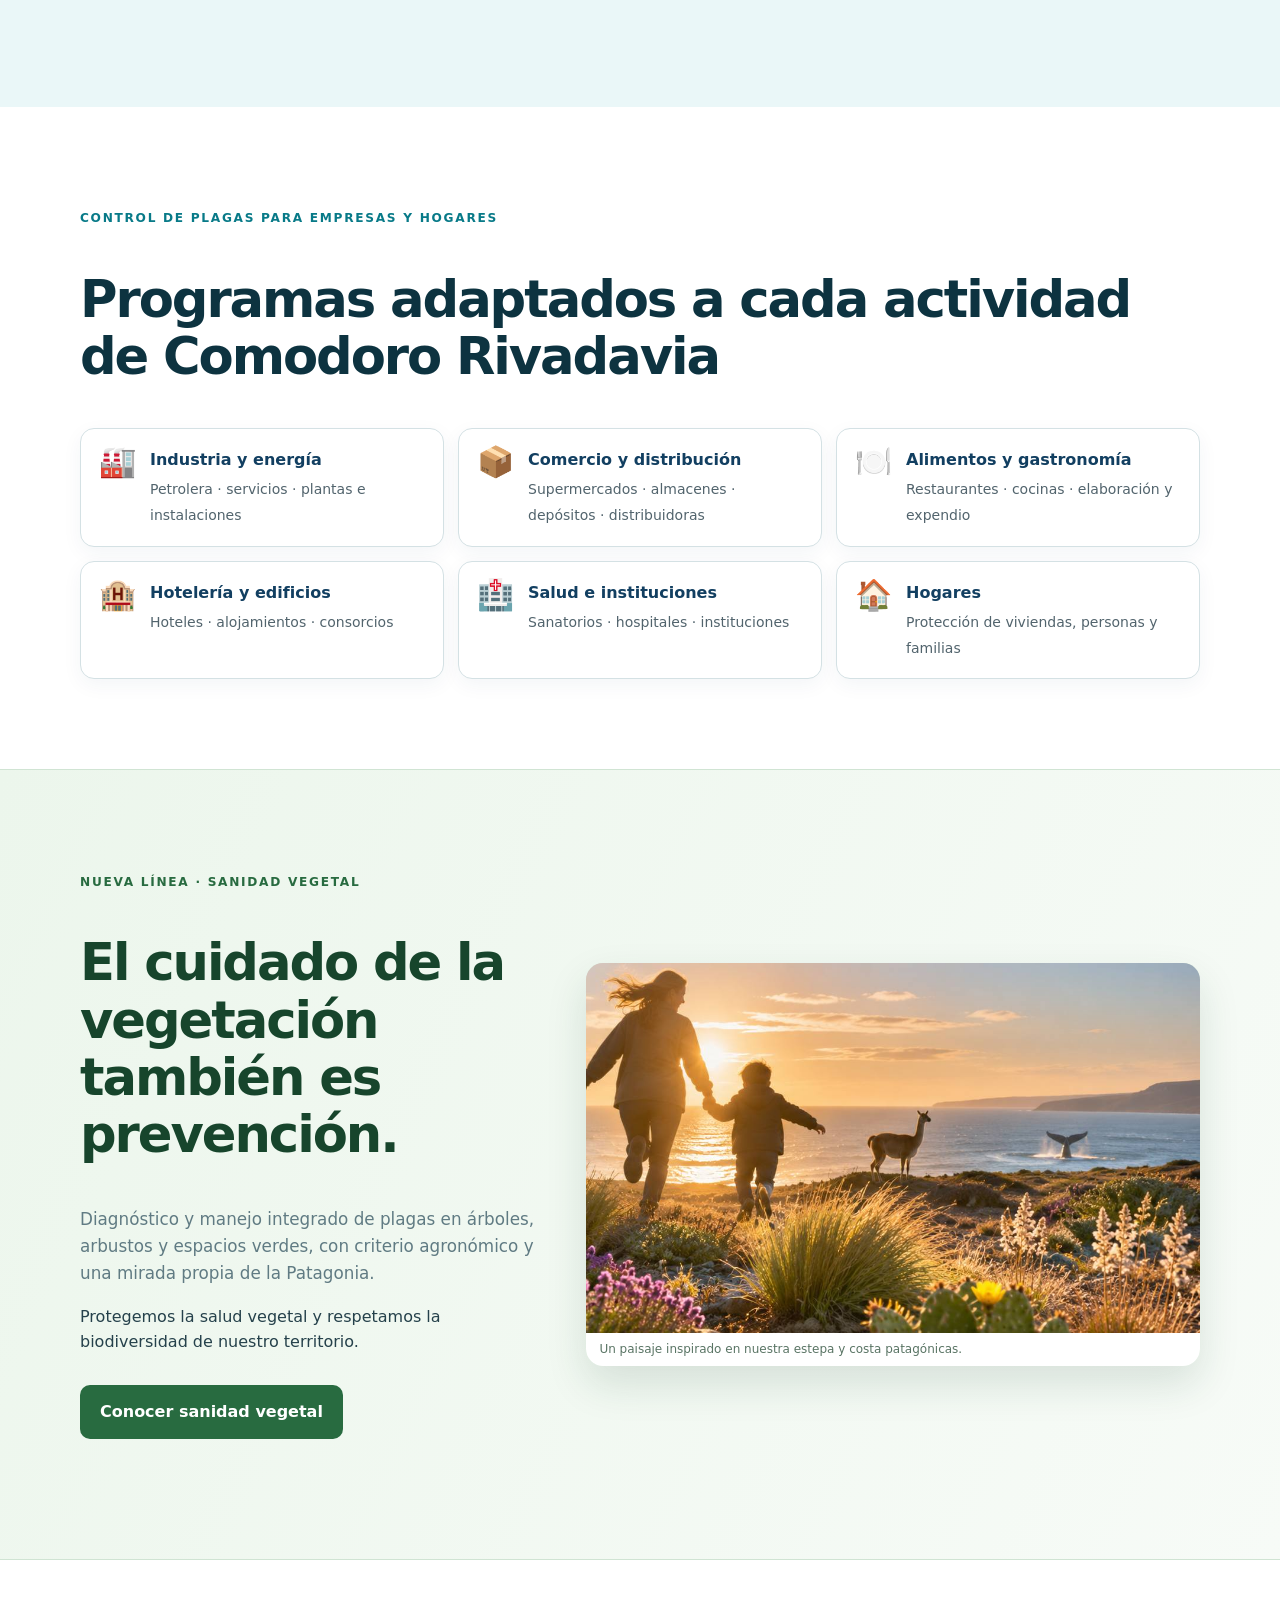
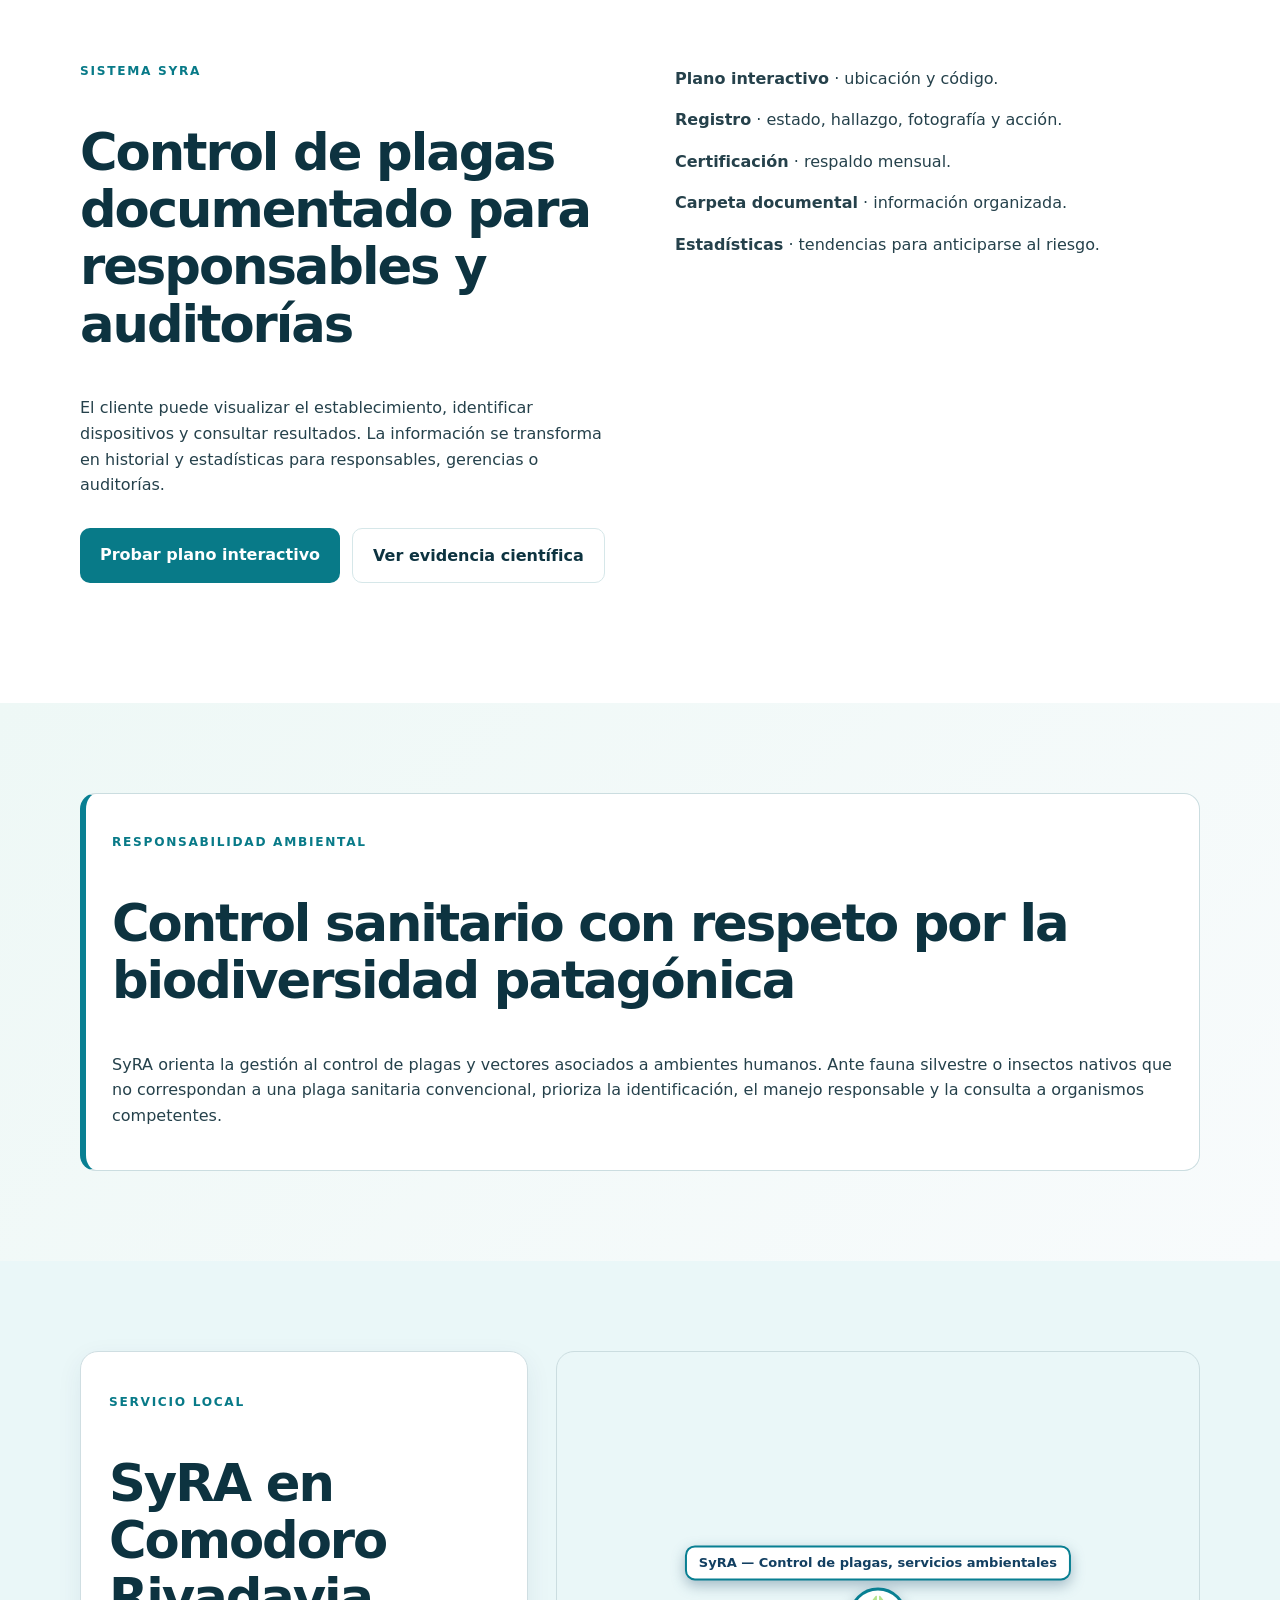
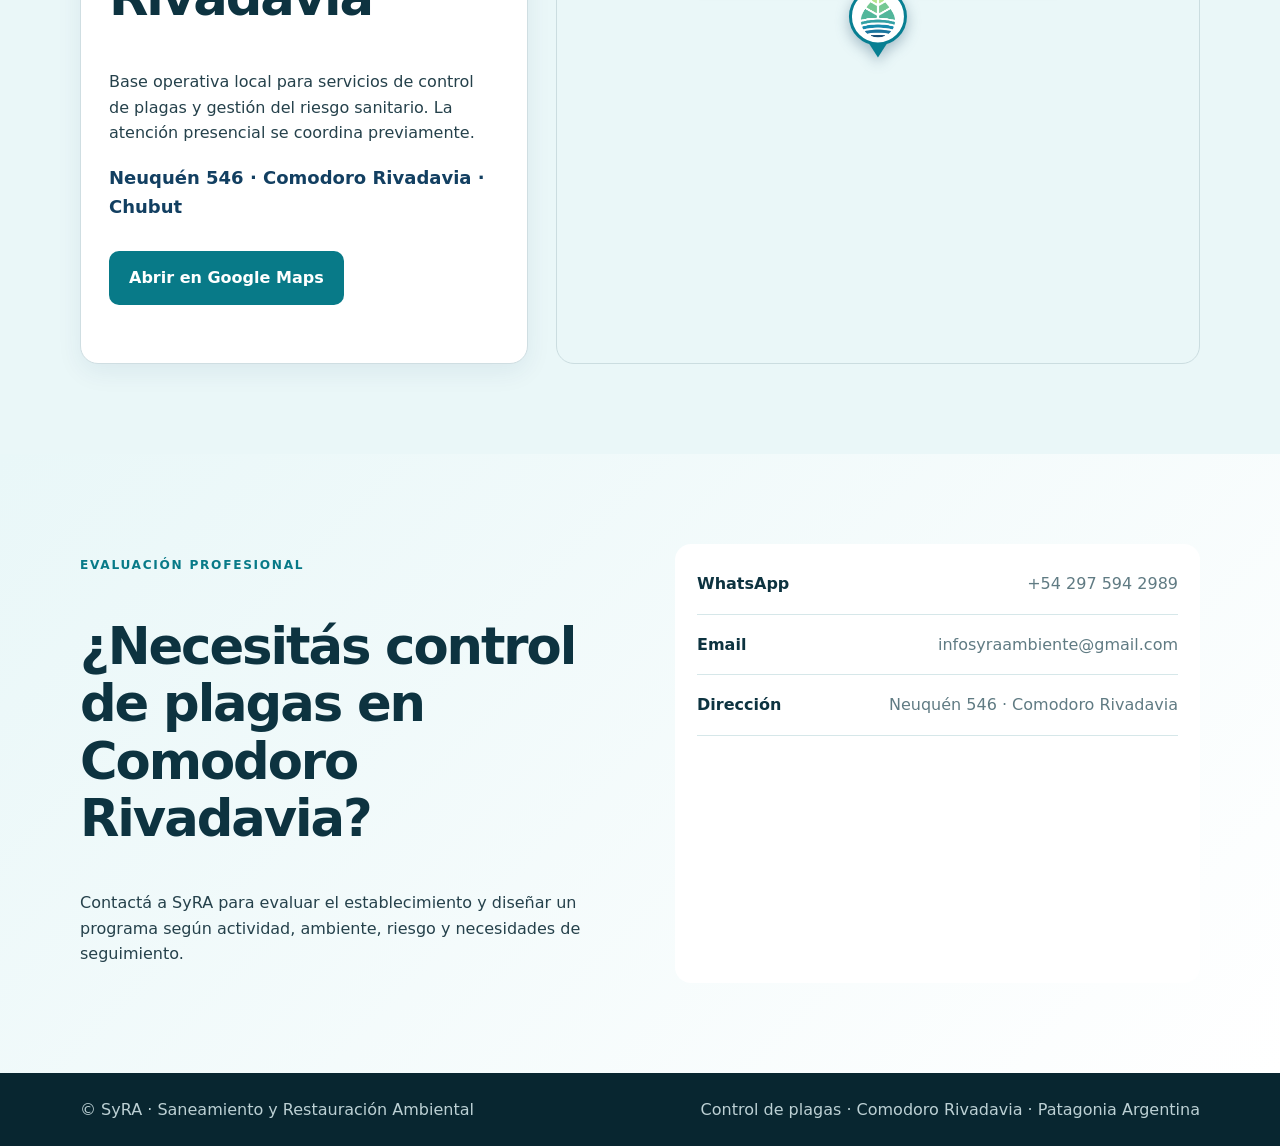
==== commit 59d61b0a: "Añadir pestaña verde Sanidad vegetal e imagen patagónica a página principal" ====
--- a/index.html
+++ b/index.html
@@ -1 +1 @@
-<!doctype html><html lang="es-AR"><head><meta charset="utf-8"><meta name="viewport" content="width=device-width,initial-scale=1"><title>Control de plagas en Comodoro Rivadavia | SyRA</title><meta name="description" content="Control de plagas en Comodoro Rivadavia: roedores, cucarachas, moscas, hormigas y vectores. Gestión profesional, monitoreo, prevención y trazabilidad con dirección técnica."><meta name="robots" content="index,follow,max-image-preview:large"><meta name="theme-color" content="#087f92"><link rel="canonical" href="https://infosyraambiente-lang.github.io/SYRA/"><link rel="stylesheet" href="styles.css"><link rel="stylesheet" href="brand.css"><style>:root{--syra:#087f92;--deep:#123f61;--ice:#eef8f6}.pillars,.sectorgrid{display:grid;gap:14px}.pillars{grid-template-columns:repeat(4,1fr);margin:25px 0}.pillar{background:#fff;border:1px solid #cfdee2;border-radius:14px;padding:20px;border-top:5px solid var(--syra)}.pillar b{color:var(--deep);font-size:18px}.sectorgrid{grid-template-columns:repeat(3,1fr);margin-top:22px}.sectorcard{background:#fff;border:1px solid #d4e1e4;border-radius:14px;padding:18px;display:flex;gap:14px;align-items:flex-start;box-shadow:0 6px 20px #123f610d}.sectoricon{font-size:30px;line-height:1}.sectorcard b{display:block;color:var(--deep);margin-bottom:4px}.sectorcard span{font-size:14px;color:#52646d}.evidence{background:var(--ice);border-radius:16px;padding:25px}.tag{display:inline-block;background:#dceff0;color:var(--deep);font-weight:700;padding:7px 11px;border-radius:20px;margin:4px}.langbar{display:flex;gap:8px;flex-wrap:wrap;margin:0 0 22px}.langbar a{border:1px solid var(--syra);border-radius:20px;padding:8px 12px;font-weight:700;background:#fff;color:var(--deep);text-decoration:none}.langbar a.active{background:var(--syra);color:#fff}.responsibility{background:linear-gradient(135deg,#eef8f6,#f8fbfc)}.responsibility .box{background:#fff;border:1px solid #cbdde0;border-radius:16px;padding:26px;border-left:6px solid var(--syra)}.location-grid{display:grid;grid-template-columns:.82fr 1.18fr;gap:28px;align-items:stretch}.location-copy{background:#fff;border:1px solid #cfdee2;border-radius:18px;padding:28px;box-shadow:0 8px 26px #123f6112}.location-copy .address-line{display:block;color:var(--deep);font-weight:800;font-size:18px;margin:18px 0}.map-frame{position:relative;min-height:360px;border:1px solid #cbdde0;border-radius:18px;overflow:hidden}.map-frame iframe{display:block;width:100%;height:100%;min-height:360px;border:0}.syra-map-marker{position:absolute;left:50%;top:50%;transform:translate(-50%,-100%);z-index:2;display:flex;flex-direction:column;align-items:center;filter:drop-shadow(0 5px 7px #123f6155);pointer-events:none}.syra-map-marker .marker-label{margin-bottom:7px;padding:8px 12px;background:#fff;border:2px solid var(--syra);border-radius:10px;color:var(--deep);font-size:13px;font-weight:850;line-height:1.2;white-space:nowrap}.syra-map-marker .marker-logo{width:58px;height:58px;object-fit:contain;background:#fff;border:3px solid var(--syra);border-radius:50%;padding:5px}.syra-map-marker:after{content:'';width:0;height:0;border-left:9px solid transparent;border-right:9px solid transparent;border-top:14px solid var(--syra);margin-top:-2px}@media(max-width:800px){.pillars,.sectorgrid,.location-grid{grid-template-columns:1fr 1fr}.location-grid{grid-template-columns:1fr}}@media(max-width:520px){.pillars,.sectorgrid{grid-template-columns:1fr}.langbar a{padding:7px 9px;font-size:13px}}</style><script type="application/ld+json">{"@context":"https://schema.org","@type":"LocalBusiness","name":"SyRA - Saneamiento y Restauración Ambiental","url":"https://infosyraambiente-lang.github.io/SYRA/","description":"Servicio profesional de control y gestión integral de plagas y vectores en Comodoro Rivadavia.","telephone":"+54 297 594 2989","email":"infosyraambiente@gmail.com","address":{"@type":"PostalAddress","streetAddress":"Neuquén 546","addressLocality":"Comodoro Rivadavia","addressRegion":"Chubut","addressCountry":"AR"},"areaServed":{"@type":"City","name":"Comodoro Rivadavia"}}</script></head><body><header><div class="wrap nav"><a class="brand" href="#inicio"><img src="logosolo.png" alt="SyRA control de plagas Comodoro Rivadavia"><span><b>SyRA</b><small>Saneamiento y Restauración Ambiental</small></span></a><button class="menu" aria-label="Abrir menú">☰</button><nav><a href="#servicios">Servicios</a><a href="#metodo">Método</a><a href="#sectores">Sectores</a><a href="muestras.html">Sistema documental</a><a href="evidencia.html">Evidencia</a><a href="#ubicacion">Ubicación</a><a href="#contacto">Contacto</a></nav></div></header><main><section class="hero" id="inicio"><img class="hero-watermark" src="logosolo.png" alt="" aria-hidden="true"><div class="wrap"><div class="langbar" aria-label="Idiomas"><a class="active" href="./" lang="es">🇦🇷 ES Español</a><a href="https://translate.google.com/translate?sl=es&tl=en&u=https%3A%2F%2Finfosyraambiente-lang.github.io%2FSYRA%2F" lang="en">🇬🇧 EN English</a><a href="https://translate.google.com/translate?sl=es&tl=pt&u=https%3A%2F%2Finfosyraambiente-lang.github.io%2FSYRA%2F" lang="pt">🇧🇷 PT Português</a><a href="https://translate.google.com/translate?sl=es&tl=zh-CN&u=https%3A%2F%2Finfosyraambiente-lang.github.io%2FSYRA%2F" lang="zh">🇨🇳 中文</a></div></div><div class="wrap hero-grid"><div><p class="over">Comodoro Rivadavia · Chubut · Patagonia Argentina</p><h1>Control de plagas en Comodoro Rivadavia con gestión profesional</h1><p class="lead">SyRA brinda control y gestión integral de plagas y vectores para empresas, comercios, industrias, gastronomía, instituciones y hogares. Prevención, monitoreo, control de roedores, cucarachas, moscas, hormigas y otras plagas, con criterio técnico y trazabilidad documental.</p><div class="actions"><a class="btn primary" href="https://wa.me/5492975942989?text=Hola%20SyRA%2C%20quiero%20solicitar%20una%20evaluaci%C3%B3n" target="_blank" rel="noopener">Solicitar evaluación</a><a class="btn light" href="muestras.html">Ver sistema SyRA</a></div><div class="trust"><span>Dirección técnica profesional</span><span>Prevención y monitoreo</span><span>Información para auditorías</span></div></div><aside><p class="over">Dirección técnica</p><h2>Ing. Agr. Esp.<br>Fernando Javier Rodríguez</h2><p>MN 18685 · MP 280</p><hr><p>Experiencia profesional regional aplicada a una gestión moderna, medible y documentada.</p></aside></div></section><section class="section" id="servicios"><div class="wrap"><p class="over">Servicios en Comodoro Rivadavia</p><h2>Control de roedores, cucarachas, moscas, hormigas y vectores</h2><p class="lead small">Diseñamos programas de manejo integrado de plagas según el establecimiento, el riesgo sanitario y la actividad. Combinamos diagnóstico, exclusión, monitoreo, métodos físicos y mecánicos, intervenciones justificadas y seguimiento documentado.</p><div class="sectorgrid"><div class="sectorcard"><div class="sectoricon">🐭</div><div><b>Control de roedores</b><span>Monitoreo, cebaderas, trampas, identificación de ingresos y medidas preventivas.</span></div></div><div class="sectorcard"><div class="sectoricon">🪳</div><div><b>Control de cucarachas</b><span>Inspección, monitoreo y estrategias adaptadas a cocinas, depósitos e instalaciones.</span></div></div><div class="sectorcard"><div class="sectoricon">🪰</div><div><b>Control de moscas e insectos</b><span>Prevención, monitoreo y herramientas adecuadas según ambiente y actividad.</span></div></div></div></div></section><section class="section" id="metodo"><div class="wrap"><p class="over">Filosofía SyRA</p><h2>Gestión Integral de Plagas: prevenir antes que reaccionar</h2><p class="lead small">Una plaga no se gestiona solamente aplicando un producto. SyRA trabaja con conocimiento biológico, capacitación, tecnología útil, monitoreo, análisis y reducción del riesgo adaptados a Patagonia.</p><div class="pillars"><div class="pillar"><b>01 · Prevenir</b><p>Detectar condiciones favorables, ingresos y vulnerabilidades antes de que el problema crezca.</p></div><div class="pillar"><b>02 · Monitorear</b><p>Dispositivos identificados, inspecciones sistemáticas y evidencia objetiva.</p></div><div class="pillar"><b>03 · Intervenir</b><p>Elegir la herramienta y el equipo adecuados para cada situación.</p></div><div class="pillar"><b>04 · Demostrar</b><p>Planos, fotografías, certificados, tendencias, acciones correctivas y documentación.</p></div></div><div class="evidence"><h3>Gestión Integral de Plagas y Vectores</h3><span class="tag">Diagnóstico</span><span class="tag">Exclusión</span><span class="tag">Monitoreo</span><span class="tag">Control</span><span class="tag">Verificación</span><span class="tag">Documentación</span><span class="tag">Mejora continua</span></div></div></section><section class="section soft"><div class="wrap two"><div><p class="over">Seguridad y ejecución</p><h2>Cada intervención debe tener una razón técnica</h2><p>Cuando corresponde utilizar productos, SyRA trabaja con domisanitarios autorizados/registrados ante ANMAT según su condición de uso y siguiendo indicaciones de rótulo. El programa puede integrar métodos físicos, mecánicos, monitoreo, exclusión y otras herramientas de MIP.</p></div><div><p><b>Equipamiento acorde:</b> selección según plaga, ambiente, superficie, objetivo y condiciones.</p><p><b>Protocolos compartidos:</b> indicaciones preventivas y acciones recomendadas.</p><p><b>Trazabilidad:</b> cada intervención queda vinculada a fecha, sector, dispositivo, observación y seguimiento.</p></div></div></section><section class="section" id="sectores"><div class="wrap"><p class="over">Control de plagas para empresas y hogares</p><h2>Programas adaptados a cada actividad de Comodoro Rivadavia</h2><div class="sectorgrid"><div class="sectorcard"><div class="sectoricon">🏭</div><div><b>Industria y energía</b><span>Petrolera · servicios · plantas e instalaciones</span></div></div><div class="sectorcard"><div class="sectoricon">📦</div><div><b>Comercio y distribución</b><span>Supermercados · almacenes · depósitos · distribuidoras</span></div></div><div class="sectorcard"><div class="sectoricon">🍽️</div><div><b>Alimentos y gastronomía</b><span>Restaurantes · cocinas · elaboración y expendio</span></div></div><div class="sectorcard"><div class="sectoricon">🏨</div><div><b>Hotelería y edificios</b><span>Hoteles · alojamientos · consorcios</span></div></div><div class="sectorcard"><div class="sectoricon">🏥</div><div><b>Salud e instituciones</b><span>Sanatorios · hospitales · instituciones</span></div></div><div class="sectorcard"><div class="sectoricon">🏠</div><div><b>Hogares</b><span>Protección de viviendas, personas y familias</span></div></div></div></div></section><section class="section"><div class="wrap two"><div><p class="over">Sistema SyRA</p><h2>Control de plagas documentado para responsables y auditorías</h2><p>El cliente puede visualizar el establecimiento, identificar dispositivos y consultar resultados. La información se transforma en historial y estadísticas para responsables, gerencias o auditorías.</p><div class="actions"><a class="btn primary" href="muestras.html">Probar plano interactivo</a><a class="btn light" href="evidencia.html">Ver evidencia científica</a></div></div><div><p><b>Plano interactivo</b> · ubicación y código.</p><p><b>Registro</b> · estado, hallazgo, fotografía y acción.</p><p><b>Certificación</b> · respaldo mensual.</p><p><b>Carpeta documental</b> · información organizada.</p><p><b>Estadísticas</b> · tendencias para anticiparse al riesgo.</p></div></div></section><section class="section responsibility"><div class="wrap"><div class="box"><p class="over">Responsabilidad ambiental</p><h2>Control sanitario con respeto por la biodiversidad patagónica</h2><p>SyRA orienta la gestión al control de plagas y vectores asociados a ambientes humanos. Ante fauna silvestre o insectos nativos que no correspondan a una plaga sanitaria convencional, prioriza la identificación, el manejo responsable y la consulta a organismos competentes.</p></div></div></section><section class="section soft" id="ubicacion"><div class="wrap location-grid"><div class="location-copy"><p class="over">Servicio local</p><h2>SyRA en Comodoro Rivadavia</h2><p>Base operativa local para servicios de control de plagas y gestión del riesgo sanitario. La atención presencial se coordina previamente.</p><span class="address-line">Neuquén 546 · Comodoro Rivadavia · Chubut</span><div class="actions"><a class="btn primary" href="https://www.google.com/maps/search/?api=1&query=Neuqu%C3%A9n+546%2C+Comodoro+Rivadavia%2C+Chubut%2C+Argentina" target="_blank" rel="noopener">Abrir en Google Maps</a></div></div><div class="map-frame"><iframe title="SyRA control de plagas en Comodoro Rivadavia" src="https://www.google.com/maps?q=Neuqu%C3%A9n+546%2C+Comodoro+Rivadavia%2C+Chubut%2C+Argentina&output=embed" loading="lazy" referrerpolicy="no-referrer-when-downgrade" allowfullscreen></iframe><div class="syra-map-marker" aria-label="SyRA — Control de plagas, servicios ambientales"><span class="marker-label">SyRA — Control de plagas, servicios ambientales</span><img class="marker-logo" src="logosolo.png" alt=""></div></div></div></section><section class="section quote" id="contacto"><div class="wrap two"><div><p class="over">Evaluación profesional</p><h2>¿Necesitás control de plagas en Comodoro Rivadavia?</h2><p>Contactá a SyRA para evaluar el establecimiento y diseñar un programa según actividad, ambiente, riesgo y necesidades de seguimiento.</p></div><div class="contact-list"><a href="https://wa.me/5492975942989" target="_blank" rel="noopener"><b>WhatsApp</b><span>+54 297 594 2989</span></a><a href="mailto:infosyraambiente@gmail.com"><b>Email</b><span>infosyraambiente@gmail.com</span></a><a href="https://www.google.com/maps/search/?api=1&query=Neuqu%C3%A9n+546%2C+Comodoro+Rivadavia%2C+Chubut%2C+Argentina" target="_blank" rel="noopener"><b>Dirección</b><span>Neuquén 546 · Comodoro Rivadavia</span></a></div></div></section></main><footer><div class="wrap"><span>© SyRA · Saneamiento y Restauración Ambiental</span><span>Control de plagas · Comodoro Rivadavia · Patagonia Argentina</span></div></footer><script src="script.js"></script></body></html>+<!doctype html><html lang="es-AR"><head><meta charset="utf-8"><meta name="viewport" content="width=device-width,initial-scale=1"><title>Control de plagas en Comodoro Rivadavia | SyRA</title><meta name="theme-color" content="#087f92"><link rel="manifest" href="manifest.webmanifest"><link rel="apple-touch-icon" href="logosolo.png"><meta name="description" content="Control de plagas en Comodoro Rivadavia: roedores, cucarachas, moscas, hormigas y vectores. Gestión profesional, monitoreo, prevención y trazabilidad con dirección técnica."><meta name="robots" content="index,follow,max-image-preview:large"><meta name="theme-color" content="#087f92"><link rel="canonical" href="https://infosyraambiente-lang.github.io/SYRA/"><link rel="stylesheet" href="styles.css"><link rel="stylesheet" href="brand.css"><style>:root{--syra:#087f92;--deep:#123f61;--ice:#eef8f6}.pillars,.sectorgrid{display:grid;gap:14px}.pillars{grid-template-columns:repeat(4,1fr);margin:25px 0}.pillar{background:#fff;border:1px solid #cfdee2;border-radius:14px;padding:20px;border-top:5px solid var(--syra)}.pillar b{color:var(--deep);font-size:18px}.sectorgrid{grid-template-columns:repeat(3,1fr);margin-top:22px}.sectorcard{background:#fff;border:1px solid #d4e1e4;border-radius:14px;padding:18px;display:flex;gap:14px;align-items:flex-start;box-shadow:0 6px 20px #123f610d}.sectoricon{font-size:30px;line-height:1}.sectorcard b{display:block;color:var(--deep);margin-bottom:4px}.sectorcard span{font-size:14px;color:#52646d}.evidence{background:var(--ice);border-radius:16px;padding:25px}.tag{display:inline-block;background:#dceff0;color:var(--deep);font-weight:700;padding:7px 11px;border-radius:20px;margin:4px}.langbar{display:flex;gap:8px;flex-wrap:wrap;margin:0 0 22px}.langbar a{border:1px solid var(--syra);border-radius:20px;padding:8px 12px;font-weight:700;background:#fff;color:var(--deep);text-decoration:none}.langbar a.active{background:var(--syra);color:#fff}.responsibility{background:linear-gradient(135deg,#eef8f6,#f8fbfc)}.responsibility .box{background:#fff;border:1px solid #cbdde0;border-radius:16px;padding:26px;border-left:6px solid var(--syra)}.location-grid{display:grid;grid-template-columns:.82fr 1.18fr;gap:28px;align-items:stretch}.location-copy{background:#fff;border:1px solid #cfdee2;border-radius:18px;padding:28px;box-shadow:0 8px 26px #123f6112}.location-copy .address-line{display:block;color:var(--deep);font-weight:800;font-size:18px;margin:18px 0}.map-frame{position:relative;min-height:360px;border:1px solid #cbdde0;border-radius:18px;overflow:hidden}.map-frame iframe{display:block;width:100%;height:100%;min-height:360px;border:0}.syra-map-marker{position:absolute;left:50%;top:50%;transform:translate(-50%,-100%);z-index:2;display:flex;flex-direction:column;align-items:center;filter:drop-shadow(0 5px 7px #123f6155);pointer-events:none}.syra-map-marker .marker-label{margin-bottom:7px;padding:8px 12px;background:#fff;border:2px solid var(--syra);border-radius:10px;color:var(--deep);font-size:13px;font-weight:850;line-height:1.2;white-space:nowrap}.syra-map-marker .marker-logo{width:58px;height:58px;object-fit:contain;background:#fff;border:3px solid var(--syra);border-radius:50%;padding:5px}.syra-map-marker:after{content:'';width:0;height:0;border-left:9px solid transparent;border-right:9px solid transparent;border-top:14px solid var(--syra);margin-top:-2px}@media(max-width:800px){.pillars,.sectorgrid,.location-grid{grid-template-columns:1fr 1fr}.location-grid{grid-template-columns:1fr}}@media(max-width:520px){.pillars,.sectorgrid{grid-template-columns:1fr}.langbar a{padding:7px 9px;font-size:13px}}</style><script type="application/ld+json">{"@context":"https://schema.org","@type":"LocalBusiness","name":"SyRA - Saneamiento y Restauración Ambiental","url":"https://infosyraambiente-lang.github.io/SYRA/","description":"Servicio profesional de control y gestión integral de plagas y vectores en Comodoro Rivadavia.","telephone":"+54 297 594 2989","email":"infosyraambiente@gmail.com","address":{"@type":"PostalAddress","streetAddress":"Neuquén 546","addressLocality":"Comodoro Rivadavia","addressRegion":"Chubut","addressCountry":"AR"},"areaServed":{"@type":"City","name":"Comodoro Rivadavia"}}</script><style>nav{gap:clamp(7px,.95vw,16px);align-items:center}nav a{font-size:clamp(.7rem,.84vw,.83rem);white-space:nowrap}nav a.vegetal-tab{display:inline-flex;align-items:center;background:#286b40;color:#fff;padding:8px 11px;border-radius:100px;box-shadow:0 3px 12px #286b4026}.vegetal-promo{background:linear-gradient(115deg,#ecf6ec,#f7fbf7);border-top:1px solid #d0e4d3;border-bottom:1px solid #d0e4d3}.vegetal-promo-grid{display:grid;grid-template-columns:.87fr 1.13fr;align-items:center;gap:34px}.vegetal-promo .over{color:#286b40}.vegetal-promo h2{color:#17452c}.vegetal-promo figure{margin:0;border-radius:17px;overflow:hidden;background:#d9ebd9;box-shadow:0 18px 40px #17452c22}.vegetal-promo img{display:block;width:100%;height:auto;aspect-ratio:1038/625;object-fit:cover}.vegetal-promo figcaption{background:#fff;padding:7px 13px;font-size:.75rem;color:#597464}.btn.vegetal-action{background:#286b40;color:#fff}@media(max-width:900px){.vegetal-promo-grid{grid-template-columns:1fr}}@media(max-width:850px){nav{align-items:stretch}nav a{font-size:.95rem}nav a.vegetal-tab{justify-content:center}}</style></head><body><header><div class="wrap nav"><a class="brand" href="#inicio"><img src="logosolo.png" alt="SyRA control de plagas Comodoro Rivadavia"><span><b>SyRA</b><small>Saneamiento y Restauración Ambiental</small></span></a><button class="menu" aria-label="Abrir menú">☰</button><nav><a href="#servicios">Servicios</a><a href="#metodo">Método</a><a href="#sectores">Sectores</a><a class="vegetal-tab" href="sanidad-vegetal.html">🌿 Sanidad vegetal</a><a href="muestras.html">Sistema documental</a><a href="evidencia.html">Evidencia</a><a href="#ubicacion">Ubicación</a><a href="#contacto">Contacto</a></nav></div></header><main><section class="hero" id="inicio"><img class="hero-watermark" src="logosolo.png" alt="" aria-hidden="true"><div class="wrap"><div class="langbar" aria-label="Idiomas"><a class="active" href="./" lang="es">🇦🇷 ES Español</a><a href="https://translate.google.com/translate?sl=es&tl=en&u=https%3A%2F%2Finfosyraambiente-lang.github.io%2FSYRA%2F" lang="en">🇬🇧 EN English</a><a href="https://translate.google.com/translate?sl=es&tl=pt&u=https%3A%2F%2Finfosyraambiente-lang.github.io%2FSYRA%2F" lang="pt">🇧🇷 PT Português</a><a href="https://translate.google.com/translate?sl=es&tl=zh-CN&u=https%3A%2F%2Finfosyraambiente-lang.github.io%2FSYRA%2F" lang="zh">🇨🇳 中文</a></div></div><div class="wrap hero-grid"><div><p class="over">Comodoro Rivadavia · Chubut · Patagonia Argentina</p><h1>Control de plagas en Comodoro Rivadavia con gestión profesional</h1><p class="lead">SyRA brinda control y gestión integral de plagas y vectores para empresas, comercios, industrias, gastronomía, instituciones y hogares. Prevención, monitoreo, control de roedores, cucarachas, moscas, hormigas y otras plagas, con criterio técnico y trazabilidad documental.</p><div class="actions"><a class="btn primary" href="https://wa.me/5492975942989?text=Hola%20SyRA%2C%20quiero%20solicitar%20una%20evaluaci%C3%B3n" target="_blank" rel="noopener">Solicitar evaluación</a><a class="btn light" href="muestras.html">Ver sistema SyRA</a></div><div class="trust"><span>Dirección técnica profesional</span><span>Prevención y monitoreo</span><span>Información para auditorías</span></div></div><aside><p class="over">Dirección técnica</p><h2>Ing. Agr. Esp.<br>Fernando Javier Rodríguez</h2><p>MN 18685 · MP 280</p><hr><p>Experiencia profesional regional aplicada a una gestión moderna, medible y documentada.</p></aside></div></section><section class="section" id="servicios"><div class="wrap"><p class="over">Servicios en Comodoro Rivadavia</p><h2>Control de roedores, cucarachas, moscas, hormigas y vectores</h2><p class="lead small">Diseñamos programas de manejo integrado de plagas según el establecimiento, el riesgo sanitario y la actividad. Combinamos diagnóstico, exclusión, monitoreo, métodos físicos y mecánicos, intervenciones justificadas y seguimiento documentado.</p><div class="sectorgrid"><div class="sectorcard"><div class="sectoricon">🐭</div><div><b>Control de roedores</b><span>Monitoreo, cebaderas, trampas, identificación de ingresos y medidas preventivas.</span></div></div><div class="sectorcard"><div class="sectoricon">🪳</div><div><b>Control de cucarachas</b><span>Inspección, monitoreo y estrategias adaptadas a cocinas, depósitos e instalaciones.</span></div></div><div class="sectorcard"><div class="sectoricon">🪰</div><div><b>Control de moscas e insectos</b><span>Prevención, monitoreo y herramientas adecuadas según ambiente y actividad.</span></div></div></div></div></section><section class="section" id="metodo"><div class="wrap"><p class="over">Filosofía SyRA</p><h2>Gestión Integral de Plagas: prevenir antes que reaccionar</h2><p class="lead small">Una plaga no se gestiona solamente aplicando un producto. SyRA trabaja con conocimiento biológico, capacitación, tecnología útil, monitoreo, análisis y reducción del riesgo adaptados a Patagonia.</p><div class="pillars"><div class="pillar"><b>01 · Prevenir</b><p>Detectar condiciones favorables, ingresos y vulnerabilidades antes de que el problema crezca.</p></div><div class="pillar"><b>02 · Monitorear</b><p>Dispositivos identificados, inspecciones sistemáticas y evidencia objetiva.</p></div><div class="pillar"><b>03 · Intervenir</b><p>Elegir la herramienta y el equipo adecuados para cada situación.</p></div><div class="pillar"><b>04 · Demostrar</b><p>Planos, fotografías, certificados, tendencias, acciones correctivas y documentación.</p></div></div><div class="evidence"><h3>Gestión Integral de Plagas y Vectores</h3><span class="tag">Diagnóstico</span><span class="tag">Exclusión</span><span class="tag">Monitoreo</span><span class="tag">Control</span><span class="tag">Verificación</span><span class="tag">Documentación</span><span class="tag">Mejora continua</span></div></div></section><section class="section soft"><div class="wrap two"><div><p class="over">Seguridad y ejecución</p><h2>Cada intervención debe tener una razón técnica</h2><p>Cuando corresponde utilizar productos, SyRA trabaja con domisanitarios autorizados/registrados ante ANMAT según su condición de uso y siguiendo indicaciones de rótulo. El programa puede integrar métodos físicos, mecánicos, monitoreo, exclusión y otras herramientas de MIP.</p></div><div><p><b>Equipamiento acorde:</b> selección según plaga, ambiente, superficie, objetivo y condiciones.</p><p><b>Protocolos compartidos:</b> indicaciones preventivas y acciones recomendadas.</p><p><b>Trazabilidad:</b> cada intervención queda vinculada a fecha, sector, dispositivo, observación y seguimiento.</p></div></div></section><section class="section" id="sectores"><div class="wrap"><p class="over">Control de plagas para empresas y hogares</p><h2>Programas adaptados a cada actividad de Comodoro Rivadavia</h2><div class="sectorgrid"><div class="sectorcard"><div class="sectoricon">🏭</div><div><b>Industria y energía</b><span>Petrolera · servicios · plantas e instalaciones</span></div></div><div class="sectorcard"><div class="sectoricon">📦</div><div><b>Comercio y distribución</b><span>Supermercados · almacenes · depósitos · distribuidoras</span></div></div><div class="sectorcard"><div class="sectoricon">🍽️</div><div><b>Alimentos y gastronomía</b><span>Restaurantes · cocinas · elaboración y expendio</span></div></div><div class="sectorcard"><div class="sectoricon">🏨</div><div><b>Hotelería y edificios</b><span>Hoteles · alojamientos · consorcios</span></div></div><div class="sectorcard"><div class="sectoricon">🏥</div><div><b>Salud e instituciones</b><span>Sanatorios · hospitales · instituciones</span></div></div><div class="sectorcard"><div class="sectoricon">🏠</div><div><b>Hogares</b><span>Protección de viviendas, personas y familias</span></div></div></div></div></section><section class="section vegetal-promo" id="espacios-verdes"><div class="wrap vegetal-promo-grid"><div><p class="over">Nueva línea · Sanidad vegetal</p><h2>El cuidado de la vegetación también es prevención.</h2><p class="lead small">Diagnóstico y manejo integrado de plagas en árboles, arbustos y espacios verdes, con criterio agronómico y una mirada propia de la Patagonia.</p><p>Protegemos la salud vegetal y respetamos la biodiversidad de nuestro territorio.</p><div class="actions"><a class="btn vegetal-action" href="sanidad-vegetal.html">Conocer sanidad vegetal</a></div></div><figure><img src="assets/estepa-patagonica.svg" width="1038" height="625" alt="Imagen artística de madre e hijo corriendo por la estepa patagónica junto al mar; guanaco, ballena y vegetación en flor" loading="lazy"><figcaption>Un paisaje inspirado en nuestra estepa y costa patagónicas.</figcaption></figure></div></section><section class="section"><div class="wrap two"><div><p class="over">Sistema SyRA</p><h2>Control de plagas documentado para responsables y auditorías</h2><p>El cliente puede visualizar el establecimiento, identificar dispositivos y consultar resultados. La información se transforma en historial y estadísticas para responsables, gerencias o auditorías.</p><div class="actions"><a class="btn primary" href="muestras.html">Probar plano interactivo</a><a class="btn light" href="evidencia.html">Ver evidencia científica</a></div></div><div><p><b>Plano interactivo</b> · ubicación y código.</p><p><b>Registro</b> · estado, hallazgo, fotografía y acción.</p><p><b>Certificación</b> · respaldo mensual.</p><p><b>Carpeta documental</b> · información organizada.</p><p><b>Estadísticas</b> · tendencias para anticiparse al riesgo.</p></div></div></section><section class="section responsibility"><div class="wrap"><div class="box"><p class="over">Responsabilidad ambiental</p><h2>Control sanitario con respeto por la biodiversidad patagónica</h2><p>SyRA orienta la gestión al control de plagas y vectores asociados a ambientes humanos. Ante fauna silvestre o insectos nativos que no correspondan a una plaga sanitaria convencional, prioriza la identificación, el manejo responsable y la consulta a organismos competentes.</p></div></div></section><section class="section soft" id="ubicacion"><div class="wrap location-grid"><div class="location-copy"><p class="over">Servicio local</p><h2>SyRA en Comodoro Rivadavia</h2><p>Base operativa local para servicios de control de plagas y gestión del riesgo sanitario. La atención presencial se coordina previamente.</p><span class="address-line">Neuquén 546 · Comodoro Rivadavia · Chubut</span><div class="actions"><a class="btn primary" href="https://www.google.com/maps/search/?api=1&query=Neuqu%C3%A9n+546%2C+Comodoro+Rivadavia%2C+Chubut%2C+Argentina" target="_blank" rel="noopener">Abrir en Google Maps</a></div></div><div class="map-frame"><iframe title="SyRA control de plagas en Comodoro Rivadavia" src="https://www.google.com/maps?ll=-45.870861,-67.517183&z=17&output=embed" loading="lazy" referrerpolicy="no-referrer-when-downgrade" allowfullscreen></iframe><div class="syra-map-marker" aria-label="SyRA — Control de plagas, servicios ambientales"><span class="marker-label">SyRA — Control de plagas, servicios ambientales</span><img class="marker-logo" src="logosolo.png" alt=""></div></div></div></section><section class="section quote" id="contacto"><div class="wrap two"><div><p class="over">Evaluación profesional</p><h2>¿Necesitás control de plagas en Comodoro Rivadavia?</h2><p>Contactá a SyRA para evaluar el establecimiento y diseñar un programa según actividad, ambiente, riesgo y necesidades de seguimiento.</p></div><div class="contact-list"><a href="https://wa.me/5492975942989" target="_blank" rel="noopener"><b>WhatsApp</b><span>+54 297 594 2989</span></a><a href="mailto:infosyraambiente@gmail.com"><b>Email</b><span>infosyraambiente@gmail.com</span></a><a href="https://www.google.com/maps/search/?api=1&query=Neuqu%C3%A9n+546%2C+Comodoro+Rivadavia%2C+Chubut%2C+Argentina" target="_blank" rel="noopener"><b>Dirección</b><span>Neuquén 546 · Comodoro Rivadavia</span></a></div></div></section></main><footer><div class="wrap"><span>© SyRA · Saneamiento y Restauración Ambiental</span><span>Control de plagas · Comodoro Rivadavia · Patagonia Argentina</span></div></footer><script src="script.js"></script><script>if("serviceWorker" in navigator){window.addEventListener("load",()=>navigator.serviceWorker.register("sw.js").catch(()=>{}))}</script></body></html>
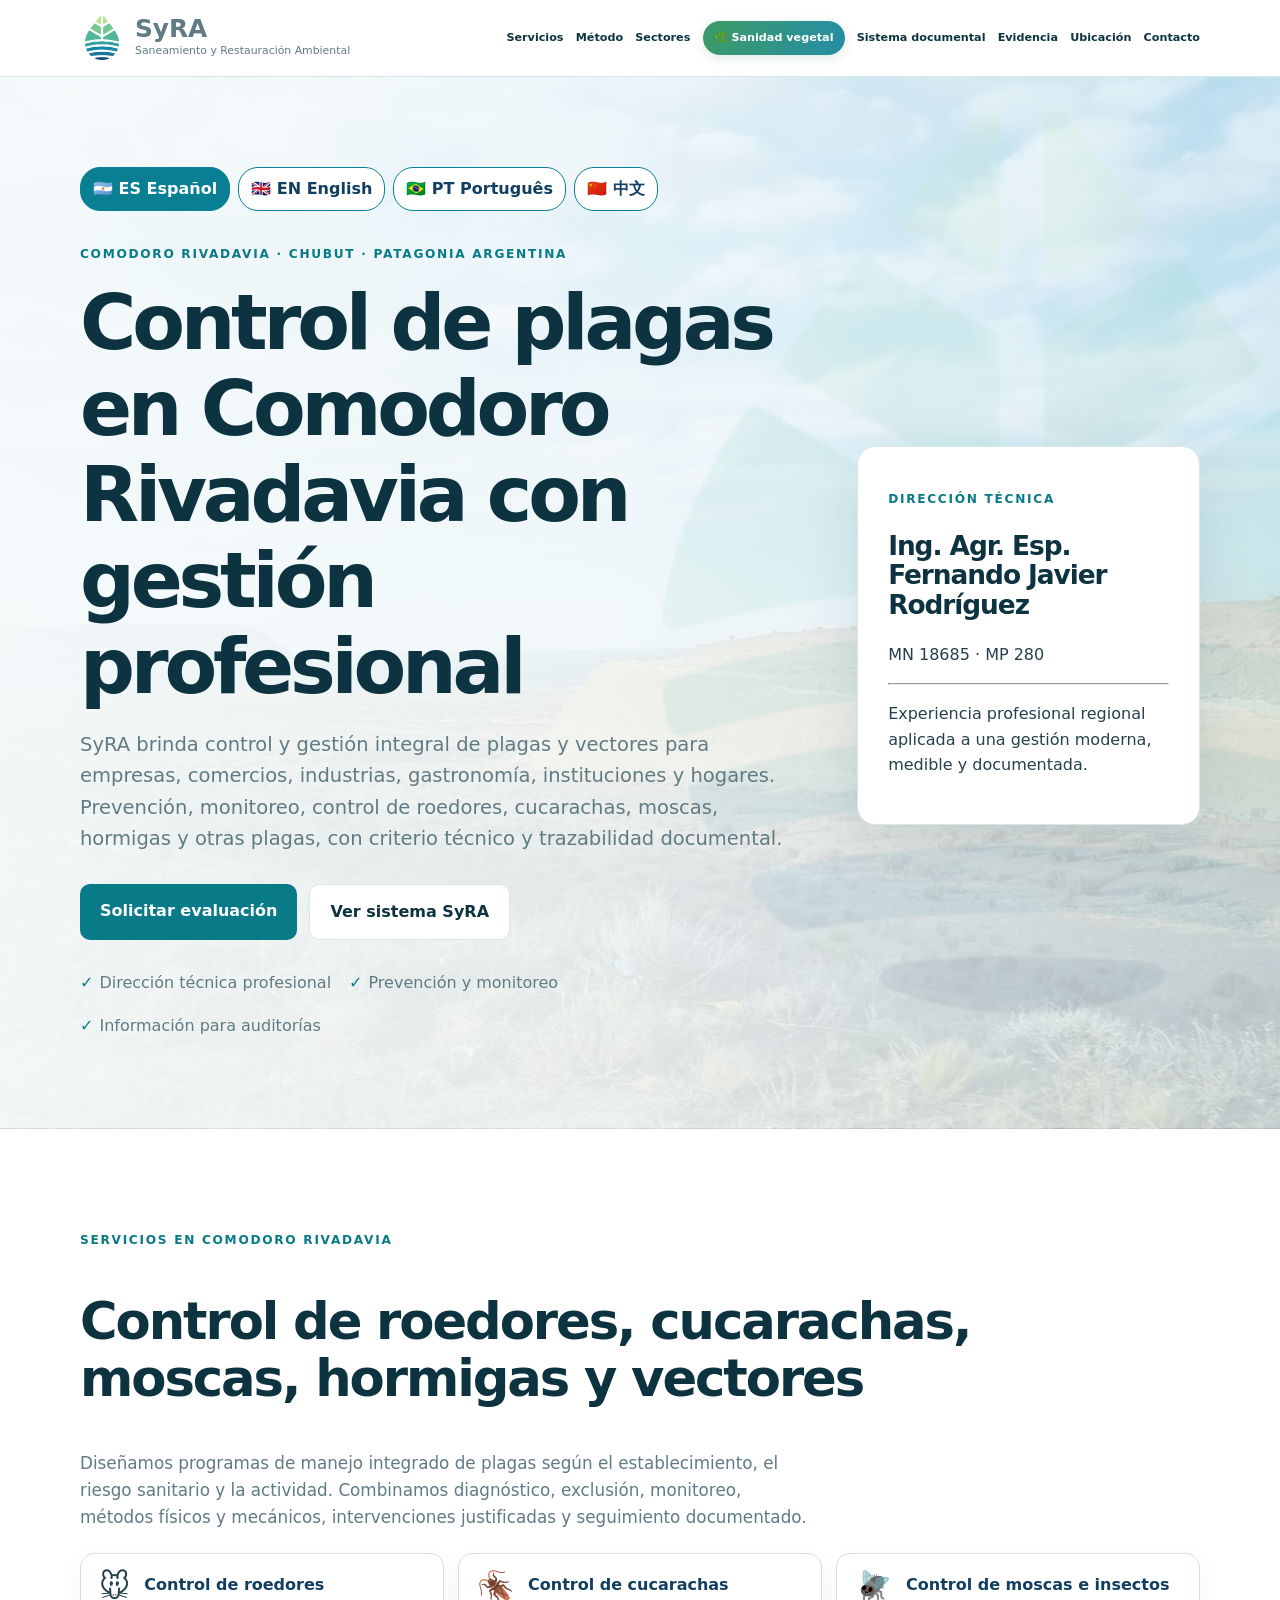
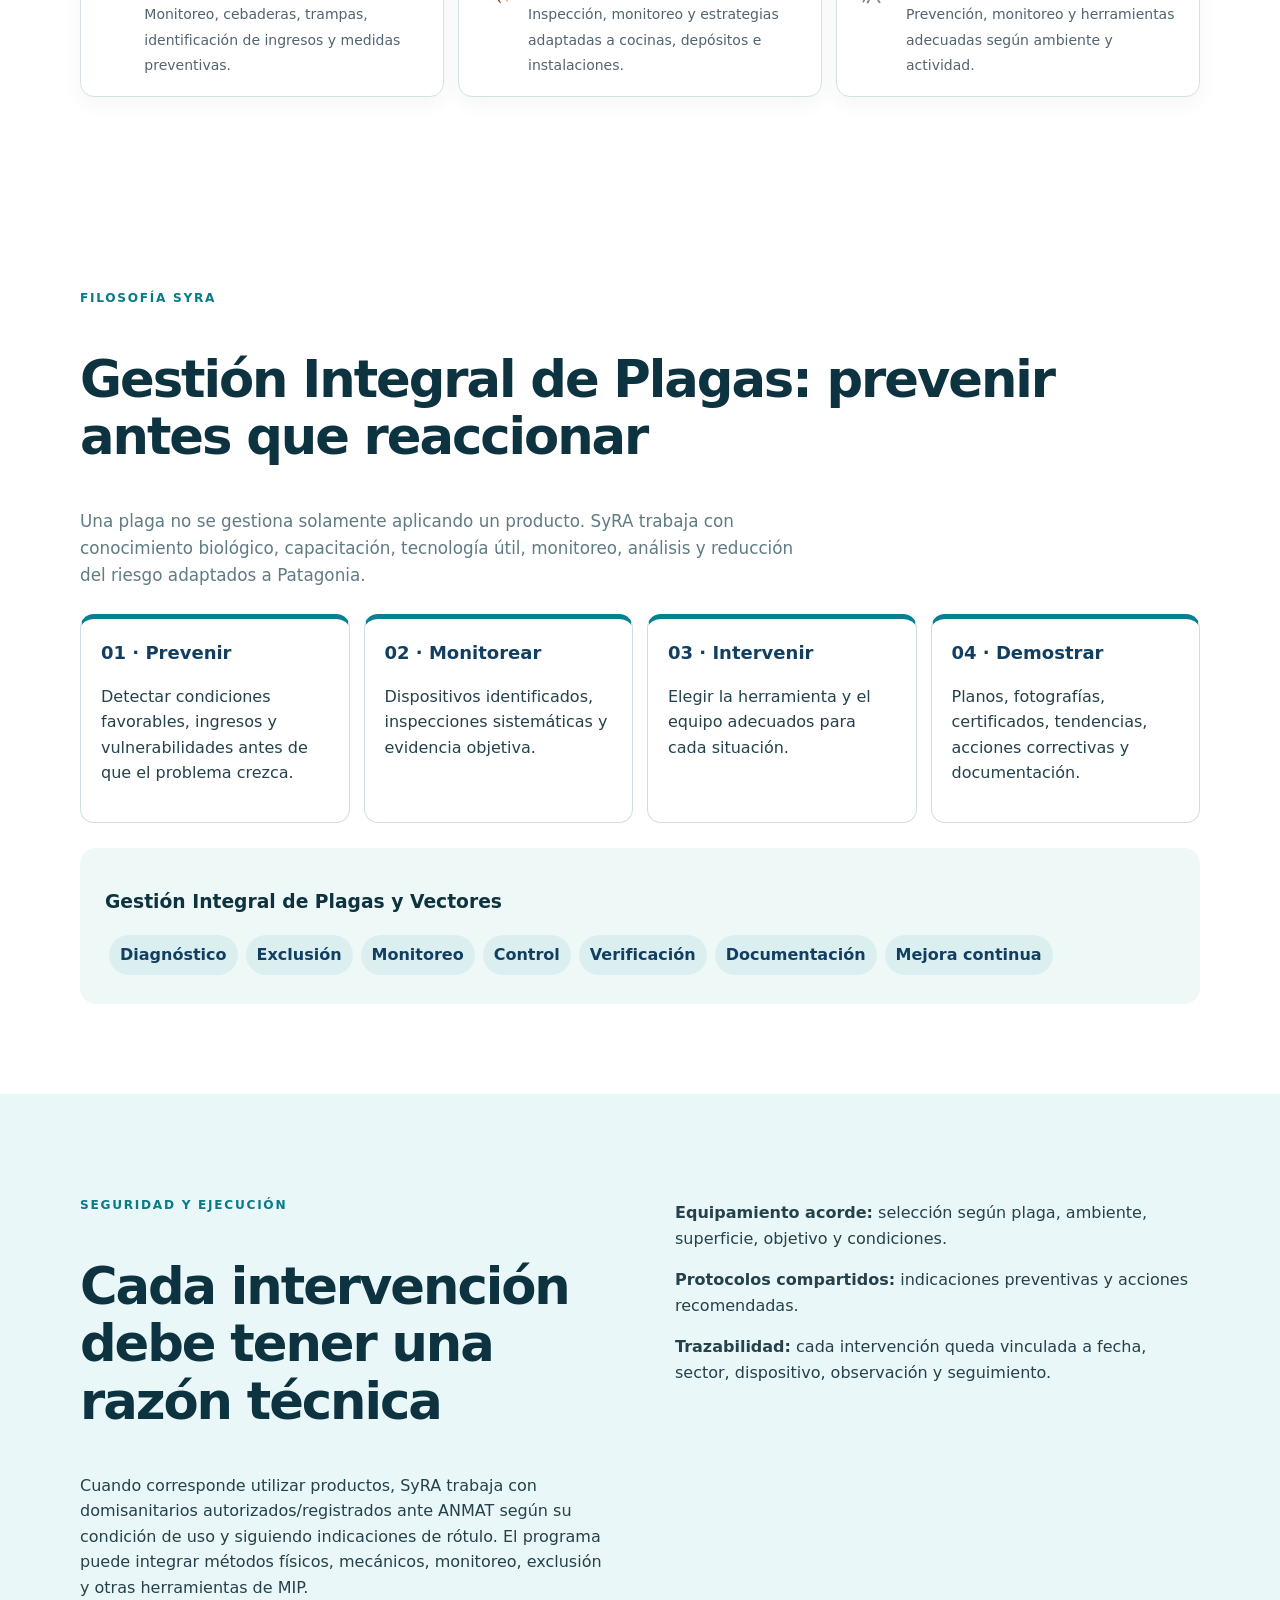
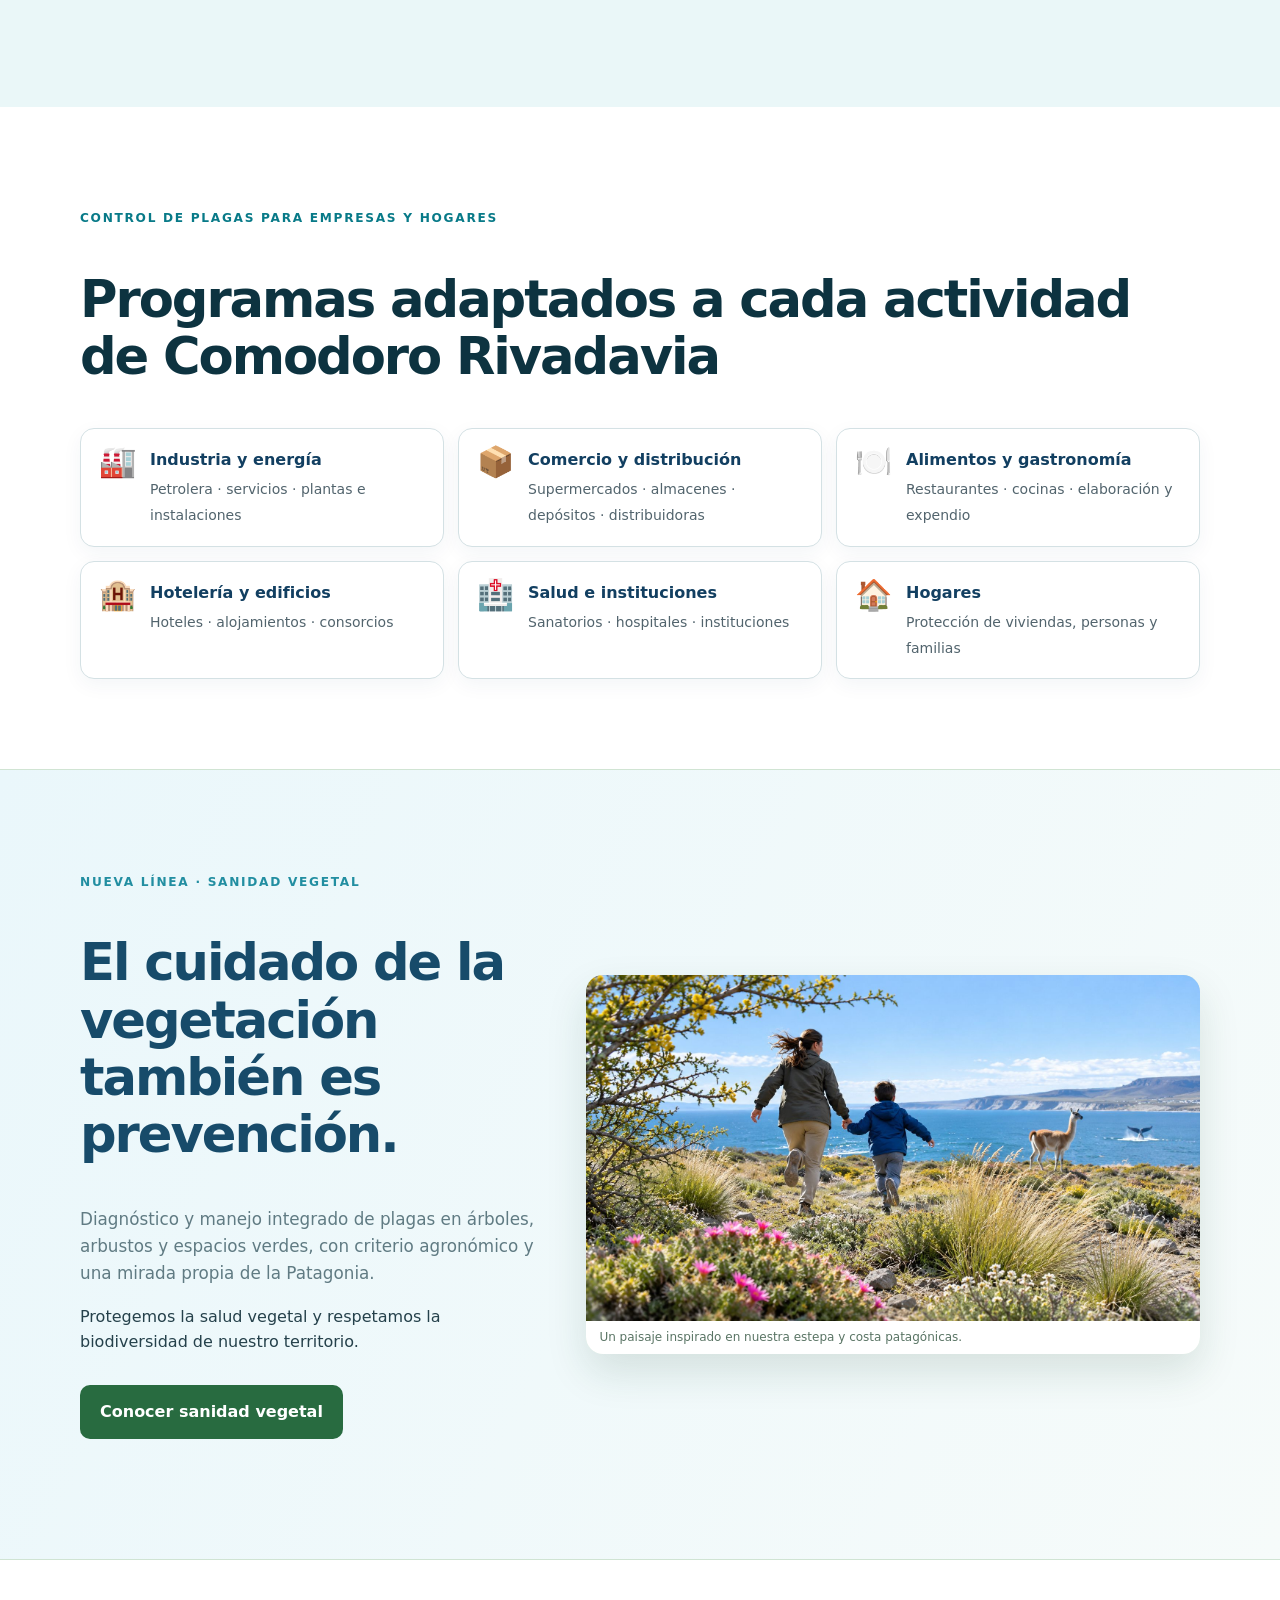
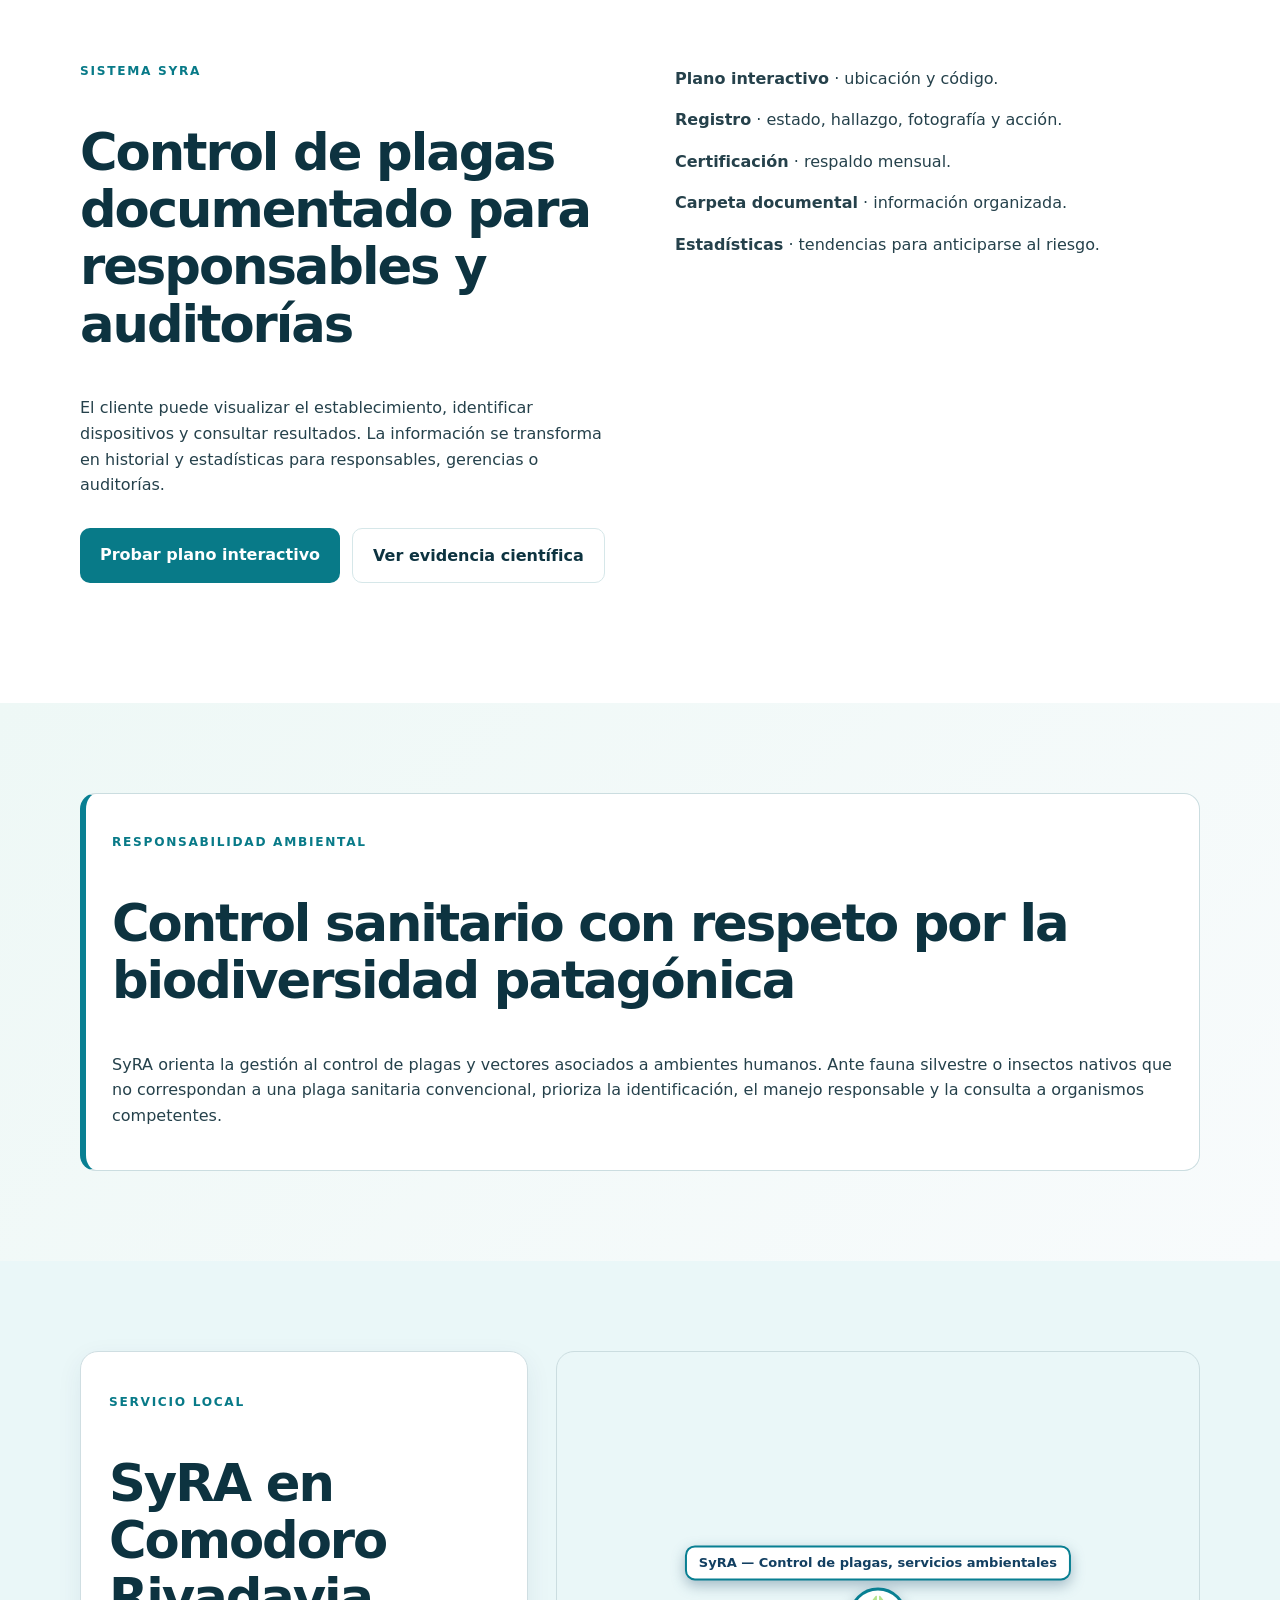
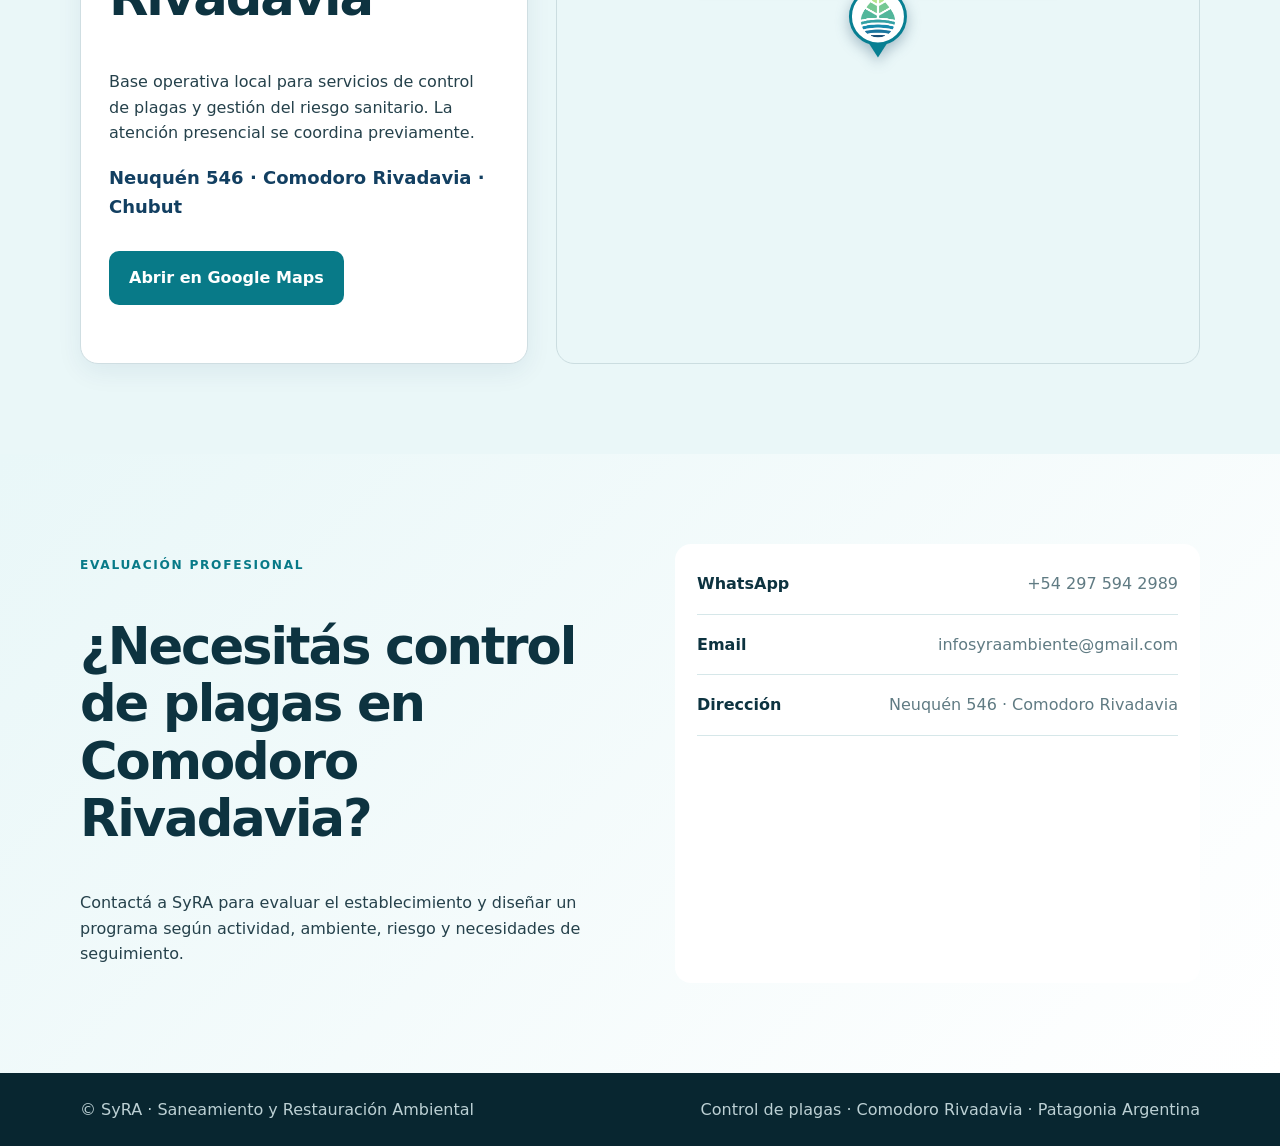
==== commit 5a871914: "Corregir imagen de portada SyRA: paisaje diurno y paleta original" ====
--- a/index.html
+++ b/index.html
@@ -1 +1 @@
-<!doctype html><html lang="es-AR"><head><meta charset="utf-8"><meta name="viewport" content="width=device-width,initial-scale=1"><title>Control de plagas en Comodoro Rivadavia | SyRA</title><meta name="theme-color" content="#087f92"><link rel="manifest" href="manifest.webmanifest"><link rel="apple-touch-icon" href="logosolo.png"><meta name="description" content="Control de plagas en Comodoro Rivadavia: roedores, cucarachas, moscas, hormigas y vectores. Gestión profesional, monitoreo, prevención y trazabilidad con dirección técnica."><meta name="robots" content="index,follow,max-image-preview:large"><meta name="theme-color" content="#087f92"><link rel="canonical" href="https://infosyraambiente-lang.github.io/SYRA/"><link rel="stylesheet" href="styles.css"><link rel="stylesheet" href="brand.css"><style>:root{--syra:#087f92;--deep:#123f61;--ice:#eef8f6}.pillars,.sectorgrid{display:grid;gap:14px}.pillars{grid-template-columns:repeat(4,1fr);margin:25px 0}.pillar{background:#fff;border:1px solid #cfdee2;border-radius:14px;padding:20px;border-top:5px solid var(--syra)}.pillar b{color:var(--deep);font-size:18px}.sectorgrid{grid-template-columns:repeat(3,1fr);margin-top:22px}.sectorcard{background:#fff;border:1px solid #d4e1e4;border-radius:14px;padding:18px;display:flex;gap:14px;align-items:flex-start;box-shadow:0 6px 20px #123f610d}.sectoricon{font-size:30px;line-height:1}.sectorcard b{display:block;color:var(--deep);margin-bottom:4px}.sectorcard span{font-size:14px;color:#52646d}.evidence{background:var(--ice);border-radius:16px;padding:25px}.tag{display:inline-block;background:#dceff0;color:var(--deep);font-weight:700;padding:7px 11px;border-radius:20px;margin:4px}.langbar{display:flex;gap:8px;flex-wrap:wrap;margin:0 0 22px}.langbar a{border:1px solid var(--syra);border-radius:20px;padding:8px 12px;font-weight:700;background:#fff;color:var(--deep);text-decoration:none}.langbar a.active{background:var(--syra);color:#fff}.responsibility{background:linear-gradient(135deg,#eef8f6,#f8fbfc)}.responsibility .box{background:#fff;border:1px solid #cbdde0;border-radius:16px;padding:26px;border-left:6px solid var(--syra)}.location-grid{display:grid;grid-template-columns:.82fr 1.18fr;gap:28px;align-items:stretch}.location-copy{background:#fff;border:1px solid #cfdee2;border-radius:18px;padding:28px;box-shadow:0 8px 26px #123f6112}.location-copy .address-line{display:block;color:var(--deep);font-weight:800;font-size:18px;margin:18px 0}.map-frame{position:relative;min-height:360px;border:1px solid #cbdde0;border-radius:18px;overflow:hidden}.map-frame iframe{display:block;width:100%;height:100%;min-height:360px;border:0}.syra-map-marker{position:absolute;left:50%;top:50%;transform:translate(-50%,-100%);z-index:2;display:flex;flex-direction:column;align-items:center;filter:drop-shadow(0 5px 7px #123f6155);pointer-events:none}.syra-map-marker .marker-label{margin-bottom:7px;padding:8px 12px;background:#fff;border:2px solid var(--syra);border-radius:10px;color:var(--deep);font-size:13px;font-weight:850;line-height:1.2;white-space:nowrap}.syra-map-marker .marker-logo{width:58px;height:58px;object-fit:contain;background:#fff;border:3px solid var(--syra);border-radius:50%;padding:5px}.syra-map-marker:after{content:'';width:0;height:0;border-left:9px solid transparent;border-right:9px solid transparent;border-top:14px solid var(--syra);margin-top:-2px}@media(max-width:800px){.pillars,.sectorgrid,.location-grid{grid-template-columns:1fr 1fr}.location-grid{grid-template-columns:1fr}}@media(max-width:520px){.pillars,.sectorgrid{grid-template-columns:1fr}.langbar a{padding:7px 9px;font-size:13px}}</style><script type="application/ld+json">{"@context":"https://schema.org","@type":"LocalBusiness","name":"SyRA - Saneamiento y Restauración Ambiental","url":"https://infosyraambiente-lang.github.io/SYRA/","description":"Servicio profesional de control y gestión integral de plagas y vectores en Comodoro Rivadavia.","telephone":"+54 297 594 2989","email":"infosyraambiente@gmail.com","address":{"@type":"PostalAddress","streetAddress":"Neuquén 546","addressLocality":"Comodoro Rivadavia","addressRegion":"Chubut","addressCountry":"AR"},"areaServed":{"@type":"City","name":"Comodoro Rivadavia"}}</script><style>nav{gap:clamp(7px,.95vw,16px);align-items:center}nav a{font-size:clamp(.7rem,.84vw,.83rem);white-space:nowrap}nav a.vegetal-tab{display:inline-flex;align-items:center;background:#286b40;color:#fff;padding:8px 11px;border-radius:100px;box-shadow:0 3px 12px #286b4026}.vegetal-promo{background:linear-gradient(115deg,#ecf6ec,#f7fbf7);border-top:1px solid #d0e4d3;border-bottom:1px solid #d0e4d3}.vegetal-promo-grid{display:grid;grid-template-columns:.87fr 1.13fr;align-items:center;gap:34px}.vegetal-promo .over{color:#286b40}.vegetal-promo h2{color:#17452c}.vegetal-promo figure{margin:0;border-radius:17px;overflow:hidden;background:#d9ebd9;box-shadow:0 18px 40px #17452c22}.vegetal-promo img{display:block;width:100%;height:auto;aspect-ratio:1038/625;object-fit:cover}.vegetal-promo figcaption{background:#fff;padding:7px 13px;font-size:.75rem;color:#597464}.btn.vegetal-action{background:#286b40;color:#fff}@media(max-width:900px){.vegetal-promo-grid{grid-template-columns:1fr}}@media(max-width:850px){nav{align-items:stretch}nav a{font-size:.95rem}nav a.vegetal-tab{justify-content:center}}</style></head><body><header><div class="wrap nav"><a class="brand" href="#inicio"><img src="logosolo.png" alt="SyRA control de plagas Comodoro Rivadavia"><span><b>SyRA</b><small>Saneamiento y Restauración Ambiental</small></span></a><button class="menu" aria-label="Abrir menú">☰</button><nav><a href="#servicios">Servicios</a><a href="#metodo">Método</a><a href="#sectores">Sectores</a><a class="vegetal-tab" href="sanidad-vegetal.html">🌿 Sanidad vegetal</a><a href="muestras.html">Sistema documental</a><a href="evidencia.html">Evidencia</a><a href="#ubicacion">Ubicación</a><a href="#contacto">Contacto</a></nav></div></header><main><section class="hero" id="inicio"><img class="hero-watermark" src="logosolo.png" alt="" aria-hidden="true"><div class="wrap"><div class="langbar" aria-label="Idiomas"><a class="active" href="./" lang="es">🇦🇷 ES Español</a><a href="https://translate.google.com/translate?sl=es&tl=en&u=https%3A%2F%2Finfosyraambiente-lang.github.io%2FSYRA%2F" lang="en">🇬🇧 EN English</a><a href="https://translate.google.com/translate?sl=es&tl=pt&u=https%3A%2F%2Finfosyraambiente-lang.github.io%2FSYRA%2F" lang="pt">🇧🇷 PT Português</a><a href="https://translate.google.com/translate?sl=es&tl=zh-CN&u=https%3A%2F%2Finfosyraambiente-lang.github.io%2FSYRA%2F" lang="zh">🇨🇳 中文</a></div></div><div class="wrap hero-grid"><div><p class="over">Comodoro Rivadavia · Chubut · Patagonia Argentina</p><h1>Control de plagas en Comodoro Rivadavia con gestión profesional</h1><p class="lead">SyRA brinda control y gestión integral de plagas y vectores para empresas, comercios, industrias, gastronomía, instituciones y hogares. Prevención, monitoreo, control de roedores, cucarachas, moscas, hormigas y otras plagas, con criterio técnico y trazabilidad documental.</p><div class="actions"><a class="btn primary" href="https://wa.me/5492975942989?text=Hola%20SyRA%2C%20quiero%20solicitar%20una%20evaluaci%C3%B3n" target="_blank" rel="noopener">Solicitar evaluación</a><a class="btn light" href="muestras.html">Ver sistema SyRA</a></div><div class="trust"><span>Dirección técnica profesional</span><span>Prevención y monitoreo</span><span>Información para auditorías</span></div></div><aside><p class="over">Dirección técnica</p><h2>Ing. Agr. Esp.<br>Fernando Javier Rodríguez</h2><p>MN 18685 · MP 280</p><hr><p>Experiencia profesional regional aplicada a una gestión moderna, medible y documentada.</p></aside></div></section><section class="section" id="servicios"><div class="wrap"><p class="over">Servicios en Comodoro Rivadavia</p><h2>Control de roedores, cucarachas, moscas, hormigas y vectores</h2><p class="lead small">Diseñamos programas de manejo integrado de plagas según el establecimiento, el riesgo sanitario y la actividad. Combinamos diagnóstico, exclusión, monitoreo, métodos físicos y mecánicos, intervenciones justificadas y seguimiento documentado.</p><div class="sectorgrid"><div class="sectorcard"><div class="sectoricon">🐭</div><div><b>Control de roedores</b><span>Monitoreo, cebaderas, trampas, identificación de ingresos y medidas preventivas.</span></div></div><div class="sectorcard"><div class="sectoricon">🪳</div><div><b>Control de cucarachas</b><span>Inspección, monitoreo y estrategias adaptadas a cocinas, depósitos e instalaciones.</span></div></div><div class="sectorcard"><div class="sectoricon">🪰</div><div><b>Control de moscas e insectos</b><span>Prevención, monitoreo y herramientas adecuadas según ambiente y actividad.</span></div></div></div></div></section><section class="section" id="metodo"><div class="wrap"><p class="over">Filosofía SyRA</p><h2>Gestión Integral de Plagas: prevenir antes que reaccionar</h2><p class="lead small">Una plaga no se gestiona solamente aplicando un producto. SyRA trabaja con conocimiento biológico, capacitación, tecnología útil, monitoreo, análisis y reducción del riesgo adaptados a Patagonia.</p><div class="pillars"><div class="pillar"><b>01 · Prevenir</b><p>Detectar condiciones favorables, ingresos y vulnerabilidades antes de que el problema crezca.</p></div><div class="pillar"><b>02 · Monitorear</b><p>Dispositivos identificados, inspecciones sistemáticas y evidencia objetiva.</p></div><div class="pillar"><b>03 · Intervenir</b><p>Elegir la herramienta y el equipo adecuados para cada situación.</p></div><div class="pillar"><b>04 · Demostrar</b><p>Planos, fotografías, certificados, tendencias, acciones correctivas y documentación.</p></div></div><div class="evidence"><h3>Gestión Integral de Plagas y Vectores</h3><span class="tag">Diagnóstico</span><span class="tag">Exclusión</span><span class="tag">Monitoreo</span><span class="tag">Control</span><span class="tag">Verificación</span><span class="tag">Documentación</span><span class="tag">Mejora continua</span></div></div></section><section class="section soft"><div class="wrap two"><div><p class="over">Seguridad y ejecución</p><h2>Cada intervención debe tener una razón técnica</h2><p>Cuando corresponde utilizar productos, SyRA trabaja con domisanitarios autorizados/registrados ante ANMAT según su condición de uso y siguiendo indicaciones de rótulo. El programa puede integrar métodos físicos, mecánicos, monitoreo, exclusión y otras herramientas de MIP.</p></div><div><p><b>Equipamiento acorde:</b> selección según plaga, ambiente, superficie, objetivo y condiciones.</p><p><b>Protocolos compartidos:</b> indicaciones preventivas y acciones recomendadas.</p><p><b>Trazabilidad:</b> cada intervención queda vinculada a fecha, sector, dispositivo, observación y seguimiento.</p></div></div></section><section class="section" id="sectores"><div class="wrap"><p class="over">Control de plagas para empresas y hogares</p><h2>Programas adaptados a cada actividad de Comodoro Rivadavia</h2><div class="sectorgrid"><div class="sectorcard"><div class="sectoricon">🏭</div><div><b>Industria y energía</b><span>Petrolera · servicios · plantas e instalaciones</span></div></div><div class="sectorcard"><div class="sectoricon">📦</div><div><b>Comercio y distribución</b><span>Supermercados · almacenes · depósitos · distribuidoras</span></div></div><div class="sectorcard"><div class="sectoricon">🍽️</div><div><b>Alimentos y gastronomía</b><span>Restaurantes · cocinas · elaboración y expendio</span></div></div><div class="sectorcard"><div class="sectoricon">🏨</div><div><b>Hotelería y edificios</b><span>Hoteles · alojamientos · consorcios</span></div></div><div class="sectorcard"><div class="sectoricon">🏥</div><div><b>Salud e instituciones</b><span>Sanatorios · hospitales · instituciones</span></div></div><div class="sectorcard"><div class="sectoricon">🏠</div><div><b>Hogares</b><span>Protección de viviendas, personas y familias</span></div></div></div></div></section><section class="section vegetal-promo" id="espacios-verdes"><div class="wrap vegetal-promo-grid"><div><p class="over">Nueva línea · Sanidad vegetal</p><h2>El cuidado de la vegetación también es prevención.</h2><p class="lead small">Diagnóstico y manejo integrado de plagas en árboles, arbustos y espacios verdes, con criterio agronómico y una mirada propia de la Patagonia.</p><p>Protegemos la salud vegetal y respetamos la biodiversidad de nuestro territorio.</p><div class="actions"><a class="btn vegetal-action" href="sanidad-vegetal.html">Conocer sanidad vegetal</a></div></div><figure><img src="assets/estepa-patagonica.svg" width="1038" height="625" alt="Imagen artística de madre e hijo corriendo por la estepa patagónica junto al mar; guanaco, ballena y vegetación en flor" loading="lazy"><figcaption>Un paisaje inspirado en nuestra estepa y costa patagónicas.</figcaption></figure></div></section><section class="section"><div class="wrap two"><div><p class="over">Sistema SyRA</p><h2>Control de plagas documentado para responsables y auditorías</h2><p>El cliente puede visualizar el establecimiento, identificar dispositivos y consultar resultados. La información se transforma en historial y estadísticas para responsables, gerencias o auditorías.</p><div class="actions"><a class="btn primary" href="muestras.html">Probar plano interactivo</a><a class="btn light" href="evidencia.html">Ver evidencia científica</a></div></div><div><p><b>Plano interactivo</b> · ubicación y código.</p><p><b>Registro</b> · estado, hallazgo, fotografía y acción.</p><p><b>Certificación</b> · respaldo mensual.</p><p><b>Carpeta documental</b> · información organizada.</p><p><b>Estadísticas</b> · tendencias para anticiparse al riesgo.</p></div></div></section><section class="section responsibility"><div class="wrap"><div class="box"><p class="over">Responsabilidad ambiental</p><h2>Control sanitario con respeto por la biodiversidad patagónica</h2><p>SyRA orienta la gestión al control de plagas y vectores asociados a ambientes humanos. Ante fauna silvestre o insectos nativos que no correspondan a una plaga sanitaria convencional, prioriza la identificación, el manejo responsable y la consulta a organismos competentes.</p></div></div></section><section class="section soft" id="ubicacion"><div class="wrap location-grid"><div class="location-copy"><p class="over">Servicio local</p><h2>SyRA en Comodoro Rivadavia</h2><p>Base operativa local para servicios de control de plagas y gestión del riesgo sanitario. La atención presencial se coordina previamente.</p><span class="address-line">Neuquén 546 · Comodoro Rivadavia · Chubut</span><div class="actions"><a class="btn primary" href="https://www.google.com/maps/search/?api=1&query=Neuqu%C3%A9n+546%2C+Comodoro+Rivadavia%2C+Chubut%2C+Argentina" target="_blank" rel="noopener">Abrir en Google Maps</a></div></div><div class="map-frame"><iframe title="SyRA control de plagas en Comodoro Rivadavia" src="https://www.google.com/maps?ll=-45.870861,-67.517183&z=17&output=embed" loading="lazy" referrerpolicy="no-referrer-when-downgrade" allowfullscreen></iframe><div class="syra-map-marker" aria-label="SyRA — Control de plagas, servicios ambientales"><span class="marker-label">SyRA — Control de plagas, servicios ambientales</span><img class="marker-logo" src="logosolo.png" alt=""></div></div></div></section><section class="section quote" id="contacto"><div class="wrap two"><div><p class="over">Evaluación profesional</p><h2>¿Necesitás control de plagas en Comodoro Rivadavia?</h2><p>Contactá a SyRA para evaluar el establecimiento y diseñar un programa según actividad, ambiente, riesgo y necesidades de seguimiento.</p></div><div class="contact-list"><a href="https://wa.me/5492975942989" target="_blank" rel="noopener"><b>WhatsApp</b><span>+54 297 594 2989</span></a><a href="mailto:infosyraambiente@gmail.com"><b>Email</b><span>infosyraambiente@gmail.com</span></a><a href="https://www.google.com/maps/search/?api=1&query=Neuqu%C3%A9n+546%2C+Comodoro+Rivadavia%2C+Chubut%2C+Argentina" target="_blank" rel="noopener"><b>Dirección</b><span>Neuquén 546 · Comodoro Rivadavia</span></a></div></div></section></main><footer><div class="wrap"><span>© SyRA · Saneamiento y Restauración Ambiental</span><span>Control de plagas · Comodoro Rivadavia · Patagonia Argentina</span></div></footer><script src="script.js"></script><script>if("serviceWorker" in navigator){window.addEventListener("load",()=>navigator.serviceWorker.register("sw.js").catch(()=>{}))}</script></body></html>+<!doctype html><html lang="es-AR"><head><meta charset="utf-8"><meta name="viewport" content="width=device-width,initial-scale=1"><title>Control de plagas en Comodoro Rivadavia | SyRA</title><meta name="theme-color" content="#087f92"><link rel="manifest" href="manifest.webmanifest"><link rel="apple-touch-icon" href="logosolo.png"><meta name="description" content="Control de plagas en Comodoro Rivadavia: roedores, cucarachas, moscas, hormigas y vectores. Gestión profesional, monitoreo, prevención y trazabilidad con dirección técnica."><meta name="robots" content="index,follow,max-image-preview:large"><meta name="theme-color" content="#087f92"><link rel="canonical" href="https://infosyraambiente-lang.github.io/SYRA/"><link rel="stylesheet" href="styles.css"><link rel="stylesheet" href="brand.css"><style>:root{--syra:#087f92;--deep:#123f61;--ice:#eef8f6}.pillars,.sectorgrid{display:grid;gap:14px}.pillars{grid-template-columns:repeat(4,1fr);margin:25px 0}.pillar{background:#fff;border:1px solid #cfdee2;border-radius:14px;padding:20px;border-top:5px solid var(--syra)}.pillar b{color:var(--deep);font-size:18px}.sectorgrid{grid-template-columns:repeat(3,1fr);margin-top:22px}.sectorcard{background:#fff;border:1px solid #d4e1e4;border-radius:14px;padding:18px;display:flex;gap:14px;align-items:flex-start;box-shadow:0 6px 20px #123f610d}.sectoricon{font-size:30px;line-height:1}.sectorcard b{display:block;color:var(--deep);margin-bottom:4px}.sectorcard span{font-size:14px;color:#52646d}.evidence{background:var(--ice);border-radius:16px;padding:25px}.tag{display:inline-block;background:#dceff0;color:var(--deep);font-weight:700;padding:7px 11px;border-radius:20px;margin:4px}.langbar{display:flex;gap:8px;flex-wrap:wrap;margin:0 0 22px}.langbar a{border:1px solid var(--syra);border-radius:20px;padding:8px 12px;font-weight:700;background:#fff;color:var(--deep);text-decoration:none}.langbar a.active{background:var(--syra);color:#fff}.responsibility{background:linear-gradient(135deg,#eef8f6,#f8fbfc)}.responsibility .box{background:#fff;border:1px solid #cbdde0;border-radius:16px;padding:26px;border-left:6px solid var(--syra)}.location-grid{display:grid;grid-template-columns:.82fr 1.18fr;gap:28px;align-items:stretch}.location-copy{background:#fff;border:1px solid #cfdee2;border-radius:18px;padding:28px;box-shadow:0 8px 26px #123f6112}.location-copy .address-line{display:block;color:var(--deep);font-weight:800;font-size:18px;margin:18px 0}.map-frame{position:relative;min-height:360px;border:1px solid #cbdde0;border-radius:18px;overflow:hidden}.map-frame iframe{display:block;width:100%;height:100%;min-height:360px;border:0}.syra-map-marker{position:absolute;left:50%;top:50%;transform:translate(-50%,-100%);z-index:2;display:flex;flex-direction:column;align-items:center;filter:drop-shadow(0 5px 7px #123f6155);pointer-events:none}.syra-map-marker .marker-label{margin-bottom:7px;padding:8px 12px;background:#fff;border:2px solid var(--syra);border-radius:10px;color:var(--deep);font-size:13px;font-weight:850;line-height:1.2;white-space:nowrap}.syra-map-marker .marker-logo{width:58px;height:58px;object-fit:contain;background:#fff;border:3px solid var(--syra);border-radius:50%;padding:5px}.syra-map-marker:after{content:'';width:0;height:0;border-left:9px solid transparent;border-right:9px solid transparent;border-top:14px solid var(--syra);margin-top:-2px}@media(max-width:800px){.pillars,.sectorgrid,.location-grid{grid-template-columns:1fr 1fr}.location-grid{grid-template-columns:1fr}}@media(max-width:520px){.pillars,.sectorgrid{grid-template-columns:1fr}.langbar a{padding:7px 9px;font-size:13px}}</style><script type="application/ld+json">{"@context":"https://schema.org","@type":"LocalBusiness","name":"SyRA - Saneamiento y Restauración Ambiental","url":"https://infosyraambiente-lang.github.io/SYRA/","description":"Servicio profesional de control y gestión integral de plagas y vectores en Comodoro Rivadavia.","telephone":"+54 297 594 2989","email":"infosyraambiente@gmail.com","address":{"@type":"PostalAddress","streetAddress":"Neuquén 546","addressLocality":"Comodoro Rivadavia","addressRegion":"Chubut","addressCountry":"AR"},"areaServed":{"@type":"City","name":"Comodoro Rivadavia"}}</script><style>nav{gap:clamp(7px,.95vw,16px);align-items:center}nav a{font-size:clamp(.7rem,.84vw,.83rem);white-space:nowrap}nav a.vegetal-tab{display:inline-flex;align-items:center;background:linear-gradient(110deg,#3c9b65,#258da7);color:#fff;padding:8px 11px;border-radius:100px;box-shadow:0 3px 12px #286b4026}.vegetal-promo{background:linear-gradient(115deg,#eaf7fb,#f6fbfa);border-top:1px solid #d0e4d3;border-bottom:1px solid #d0e4d3}.vegetal-promo-grid{display:grid;grid-template-columns:.87fr 1.13fr;align-items:center;gap:34px}.vegetal-promo .over{color:#228ea1}.vegetal-promo h2{color:#174b6a}.vegetal-promo figure{margin:0;border-radius:17px;overflow:hidden;background:#d9ebd9;box-shadow:0 18px 40px #17452c22}.vegetal-promo img{display:block;width:100%;height:auto;aspect-ratio:1672/941;object-fit:cover}.vegetal-promo figcaption{background:#fff;padding:7px 13px;font-size:.75rem;color:#597464}.btn.vegetal-action{background:#286b40;color:#fff}@media(max-width:900px){.vegetal-promo-grid{grid-template-columns:1fr}}@media(max-width:850px){nav{align-items:stretch}nav a{font-size:.95rem}nav a.vegetal-tab{justify-content:center}}</style></head><body><header><div class="wrap nav"><a class="brand" href="#inicio"><img src="logosolo.png" alt="SyRA control de plagas Comodoro Rivadavia"><span><b>SyRA</b><small>Saneamiento y Restauración Ambiental</small></span></a><button class="menu" aria-label="Abrir menú">☰</button><nav><a href="#servicios">Servicios</a><a href="#metodo">Método</a><a href="#sectores">Sectores</a><a class="vegetal-tab" href="sanidad-vegetal.html">🌿 Sanidad vegetal</a><a href="muestras.html">Sistema documental</a><a href="evidencia.html">Evidencia</a><a href="#ubicacion">Ubicación</a><a href="#contacto">Contacto</a></nav></div></header><main><section class="hero" id="inicio"><img class="hero-watermark" src="logosolo.png" alt="" aria-hidden="true"><div class="wrap"><div class="langbar" aria-label="Idiomas"><a class="active" href="./" lang="es">🇦🇷 ES Español</a><a href="https://translate.google.com/translate?sl=es&tl=en&u=https%3A%2F%2Finfosyraambiente-lang.github.io%2FSYRA%2F" lang="en">🇬🇧 EN English</a><a href="https://translate.google.com/translate?sl=es&tl=pt&u=https%3A%2F%2Finfosyraambiente-lang.github.io%2FSYRA%2F" lang="pt">🇧🇷 PT Português</a><a href="https://translate.google.com/translate?sl=es&tl=zh-CN&u=https%3A%2F%2Finfosyraambiente-lang.github.io%2FSYRA%2F" lang="zh">🇨🇳 中文</a></div></div><div class="wrap hero-grid"><div><p class="over">Comodoro Rivadavia · Chubut · Patagonia Argentina</p><h1>Control de plagas en Comodoro Rivadavia con gestión profesional</h1><p class="lead">SyRA brinda control y gestión integral de plagas y vectores para empresas, comercios, industrias, gastronomía, instituciones y hogares. Prevención, monitoreo, control de roedores, cucarachas, moscas, hormigas y otras plagas, con criterio técnico y trazabilidad documental.</p><div class="actions"><a class="btn primary" href="https://wa.me/5492975942989?text=Hola%20SyRA%2C%20quiero%20solicitar%20una%20evaluaci%C3%B3n" target="_blank" rel="noopener">Solicitar evaluación</a><a class="btn light" href="muestras.html">Ver sistema SyRA</a></div><div class="trust"><span>Dirección técnica profesional</span><span>Prevención y monitoreo</span><span>Información para auditorías</span></div></div><aside><p class="over">Dirección técnica</p><h2>Ing. Agr. Esp.<br>Fernando Javier Rodríguez</h2><p>MN 18685 · MP 280</p><hr><p>Experiencia profesional regional aplicada a una gestión moderna, medible y documentada.</p></aside></div></section><section class="section" id="servicios"><div class="wrap"><p class="over">Servicios en Comodoro Rivadavia</p><h2>Control de roedores, cucarachas, moscas, hormigas y vectores</h2><p class="lead small">Diseñamos programas de manejo integrado de plagas según el establecimiento, el riesgo sanitario y la actividad. Combinamos diagnóstico, exclusión, monitoreo, métodos físicos y mecánicos, intervenciones justificadas y seguimiento documentado.</p><div class="sectorgrid"><div class="sectorcard"><div class="sectoricon">🐭</div><div><b>Control de roedores</b><span>Monitoreo, cebaderas, trampas, identificación de ingresos y medidas preventivas.</span></div></div><div class="sectorcard"><div class="sectoricon">🪳</div><div><b>Control de cucarachas</b><span>Inspección, monitoreo y estrategias adaptadas a cocinas, depósitos e instalaciones.</span></div></div><div class="sectorcard"><div class="sectoricon">🪰</div><div><b>Control de moscas e insectos</b><span>Prevención, monitoreo y herramientas adecuadas según ambiente y actividad.</span></div></div></div></div></section><section class="section" id="metodo"><div class="wrap"><p class="over">Filosofía SyRA</p><h2>Gestión Integral de Plagas: prevenir antes que reaccionar</h2><p class="lead small">Una plaga no se gestiona solamente aplicando un producto. SyRA trabaja con conocimiento biológico, capacitación, tecnología útil, monitoreo, análisis y reducción del riesgo adaptados a Patagonia.</p><div class="pillars"><div class="pillar"><b>01 · Prevenir</b><p>Detectar condiciones favorables, ingresos y vulnerabilidades antes de que el problema crezca.</p></div><div class="pillar"><b>02 · Monitorear</b><p>Dispositivos identificados, inspecciones sistemáticas y evidencia objetiva.</p></div><div class="pillar"><b>03 · Intervenir</b><p>Elegir la herramienta y el equipo adecuados para cada situación.</p></div><div class="pillar"><b>04 · Demostrar</b><p>Planos, fotografías, certificados, tendencias, acciones correctivas y documentación.</p></div></div><div class="evidence"><h3>Gestión Integral de Plagas y Vectores</h3><span class="tag">Diagnóstico</span><span class="tag">Exclusión</span><span class="tag">Monitoreo</span><span class="tag">Control</span><span class="tag">Verificación</span><span class="tag">Documentación</span><span class="tag">Mejora continua</span></div></div></section><section class="section soft"><div class="wrap two"><div><p class="over">Seguridad y ejecución</p><h2>Cada intervención debe tener una razón técnica</h2><p>Cuando corresponde utilizar productos, SyRA trabaja con domisanitarios autorizados/registrados ante ANMAT según su condición de uso y siguiendo indicaciones de rótulo. El programa puede integrar métodos físicos, mecánicos, monitoreo, exclusión y otras herramientas de MIP.</p></div><div><p><b>Equipamiento acorde:</b> selección según plaga, ambiente, superficie, objetivo y condiciones.</p><p><b>Protocolos compartidos:</b> indicaciones preventivas y acciones recomendadas.</p><p><b>Trazabilidad:</b> cada intervención queda vinculada a fecha, sector, dispositivo, observación y seguimiento.</p></div></div></section><section class="section" id="sectores"><div class="wrap"><p class="over">Control de plagas para empresas y hogares</p><h2>Programas adaptados a cada actividad de Comodoro Rivadavia</h2><div class="sectorgrid"><div class="sectorcard"><div class="sectoricon">🏭</div><div><b>Industria y energía</b><span>Petrolera · servicios · plantas e instalaciones</span></div></div><div class="sectorcard"><div class="sectoricon">📦</div><div><b>Comercio y distribución</b><span>Supermercados · almacenes · depósitos · distribuidoras</span></div></div><div class="sectorcard"><div class="sectoricon">🍽️</div><div><b>Alimentos y gastronomía</b><span>Restaurantes · cocinas · elaboración y expendio</span></div></div><div class="sectorcard"><div class="sectoricon">🏨</div><div><b>Hotelería y edificios</b><span>Hoteles · alojamientos · consorcios</span></div></div><div class="sectorcard"><div class="sectoricon">🏥</div><div><b>Salud e instituciones</b><span>Sanatorios · hospitales · instituciones</span></div></div><div class="sectorcard"><div class="sectoricon">🏠</div><div><b>Hogares</b><span>Protección de viviendas, personas y familias</span></div></div></div></div></section><section class="section vegetal-promo" id="espacios-verdes"><div class="wrap vegetal-promo-grid"><div><p class="over">Nueva línea · Sanidad vegetal</p><h2>El cuidado de la vegetación también es prevención.</h2><p class="lead small">Diagnóstico y manejo integrado de plagas en árboles, arbustos y espacios verdes, con criterio agronómico y una mirada propia de la Patagonia.</p><p>Protegemos la salud vegetal y respetamos la biodiversidad de nuestro territorio.</p><div class="actions"><a class="btn vegetal-action" href="sanidad-vegetal.html">Conocer sanidad vegetal</a></div></div><figure><img src="assets/estepa-luminosa.svg" width="1672" height="941" alt="Imagen artística de madre e hijo corriendo por la estepa patagónica junto al mar; guanaco, ballena y vegetación en flor" loading="lazy"><figcaption>Un paisaje inspirado en nuestra estepa y costa patagónicas.</figcaption></figure></div></section><section class="section"><div class="wrap two"><div><p class="over">Sistema SyRA</p><h2>Control de plagas documentado para responsables y auditorías</h2><p>El cliente puede visualizar el establecimiento, identificar dispositivos y consultar resultados. La información se transforma en historial y estadísticas para responsables, gerencias o auditorías.</p><div class="actions"><a class="btn primary" href="muestras.html">Probar plano interactivo</a><a class="btn light" href="evidencia.html">Ver evidencia científica</a></div></div><div><p><b>Plano interactivo</b> · ubicación y código.</p><p><b>Registro</b> · estado, hallazgo, fotografía y acción.</p><p><b>Certificación</b> · respaldo mensual.</p><p><b>Carpeta documental</b> · información organizada.</p><p><b>Estadísticas</b> · tendencias para anticiparse al riesgo.</p></div></div></section><section class="section responsibility"><div class="wrap"><div class="box"><p class="over">Responsabilidad ambiental</p><h2>Control sanitario con respeto por la biodiversidad patagónica</h2><p>SyRA orienta la gestión al control de plagas y vectores asociados a ambientes humanos. Ante fauna silvestre o insectos nativos que no correspondan a una plaga sanitaria convencional, prioriza la identificación, el manejo responsable y la consulta a organismos competentes.</p></div></div></section><section class="section soft" id="ubicacion"><div class="wrap location-grid"><div class="location-copy"><p class="over">Servicio local</p><h2>SyRA en Comodoro Rivadavia</h2><p>Base operativa local para servicios de control de plagas y gestión del riesgo sanitario. La atención presencial se coordina previamente.</p><span class="address-line">Neuquén 546 · Comodoro Rivadavia · Chubut</span><div class="actions"><a class="btn primary" href="https://www.google.com/maps/search/?api=1&query=Neuqu%C3%A9n+546%2C+Comodoro+Rivadavia%2C+Chubut%2C+Argentina" target="_blank" rel="noopener">Abrir en Google Maps</a></div></div><div class="map-frame"><iframe title="SyRA control de plagas en Comodoro Rivadavia" src="https://www.google.com/maps?ll=-45.870861,-67.517183&z=17&output=embed" loading="lazy" referrerpolicy="no-referrer-when-downgrade" allowfullscreen></iframe><div class="syra-map-marker" aria-label="SyRA — Control de plagas, servicios ambientales"><span class="marker-label">SyRA — Control de plagas, servicios ambientales</span><img class="marker-logo" src="logosolo.png" alt=""></div></div></div></section><section class="section quote" id="contacto"><div class="wrap two"><div><p class="over">Evaluación profesional</p><h2>¿Necesitás control de plagas en Comodoro Rivadavia?</h2><p>Contactá a SyRA para evaluar el establecimiento y diseñar un programa según actividad, ambiente, riesgo y necesidades de seguimiento.</p></div><div class="contact-list"><a href="https://wa.me/5492975942989" target="_blank" rel="noopener"><b>WhatsApp</b><span>+54 297 594 2989</span></a><a href="mailto:infosyraambiente@gmail.com"><b>Email</b><span>infosyraambiente@gmail.com</span></a><a href="https://www.google.com/maps/search/?api=1&query=Neuqu%C3%A9n+546%2C+Comodoro+Rivadavia%2C+Chubut%2C+Argentina" target="_blank" rel="noopener"><b>Dirección</b><span>Neuquén 546 · Comodoro Rivadavia</span></a></div></div></section></main><footer><div class="wrap"><span>© SyRA · Saneamiento y Restauración Ambiental</span><span>Control de plagas · Comodoro Rivadavia · Patagonia Argentina</span></div></footer><script src="script.js"></script><script>if("serviceWorker" in navigator){window.addEventListener("load",()=>navigator.serviceWorker.register("sw.js").catch(()=>{}))}</script></body></html>
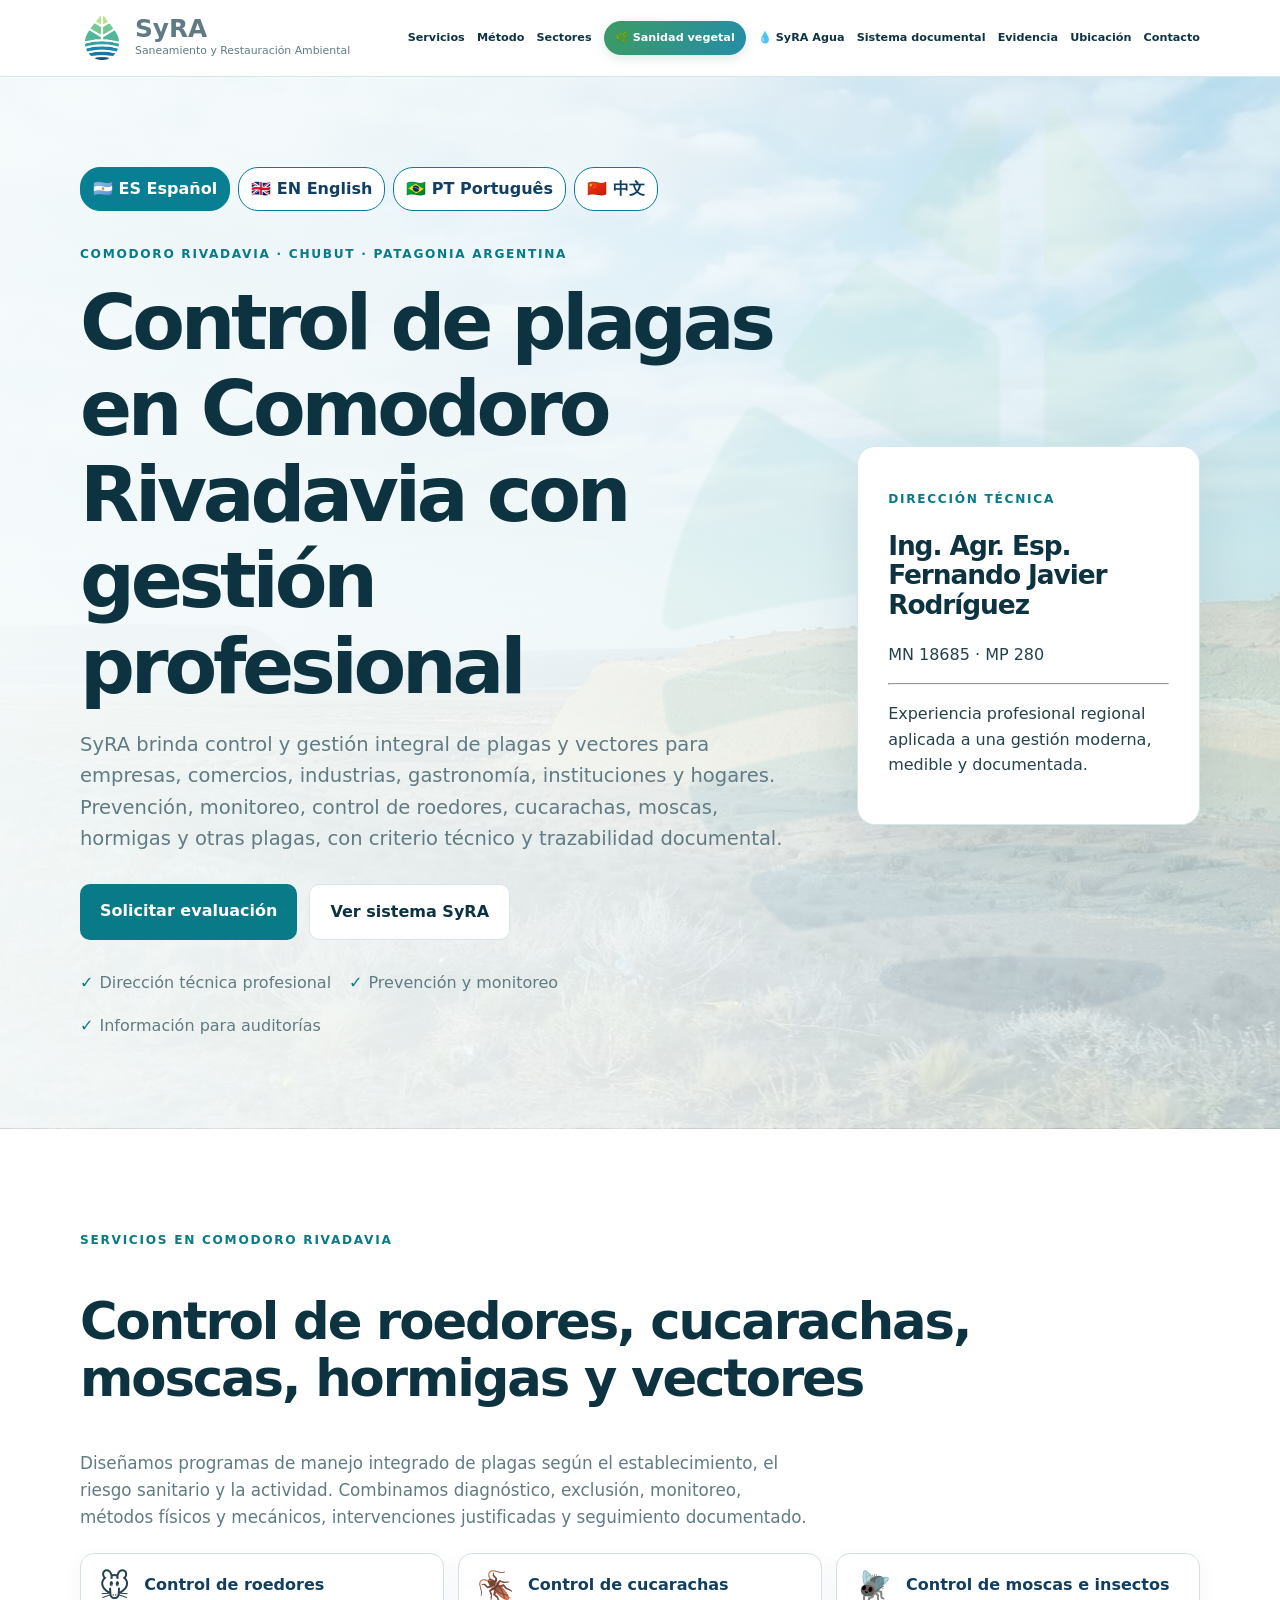
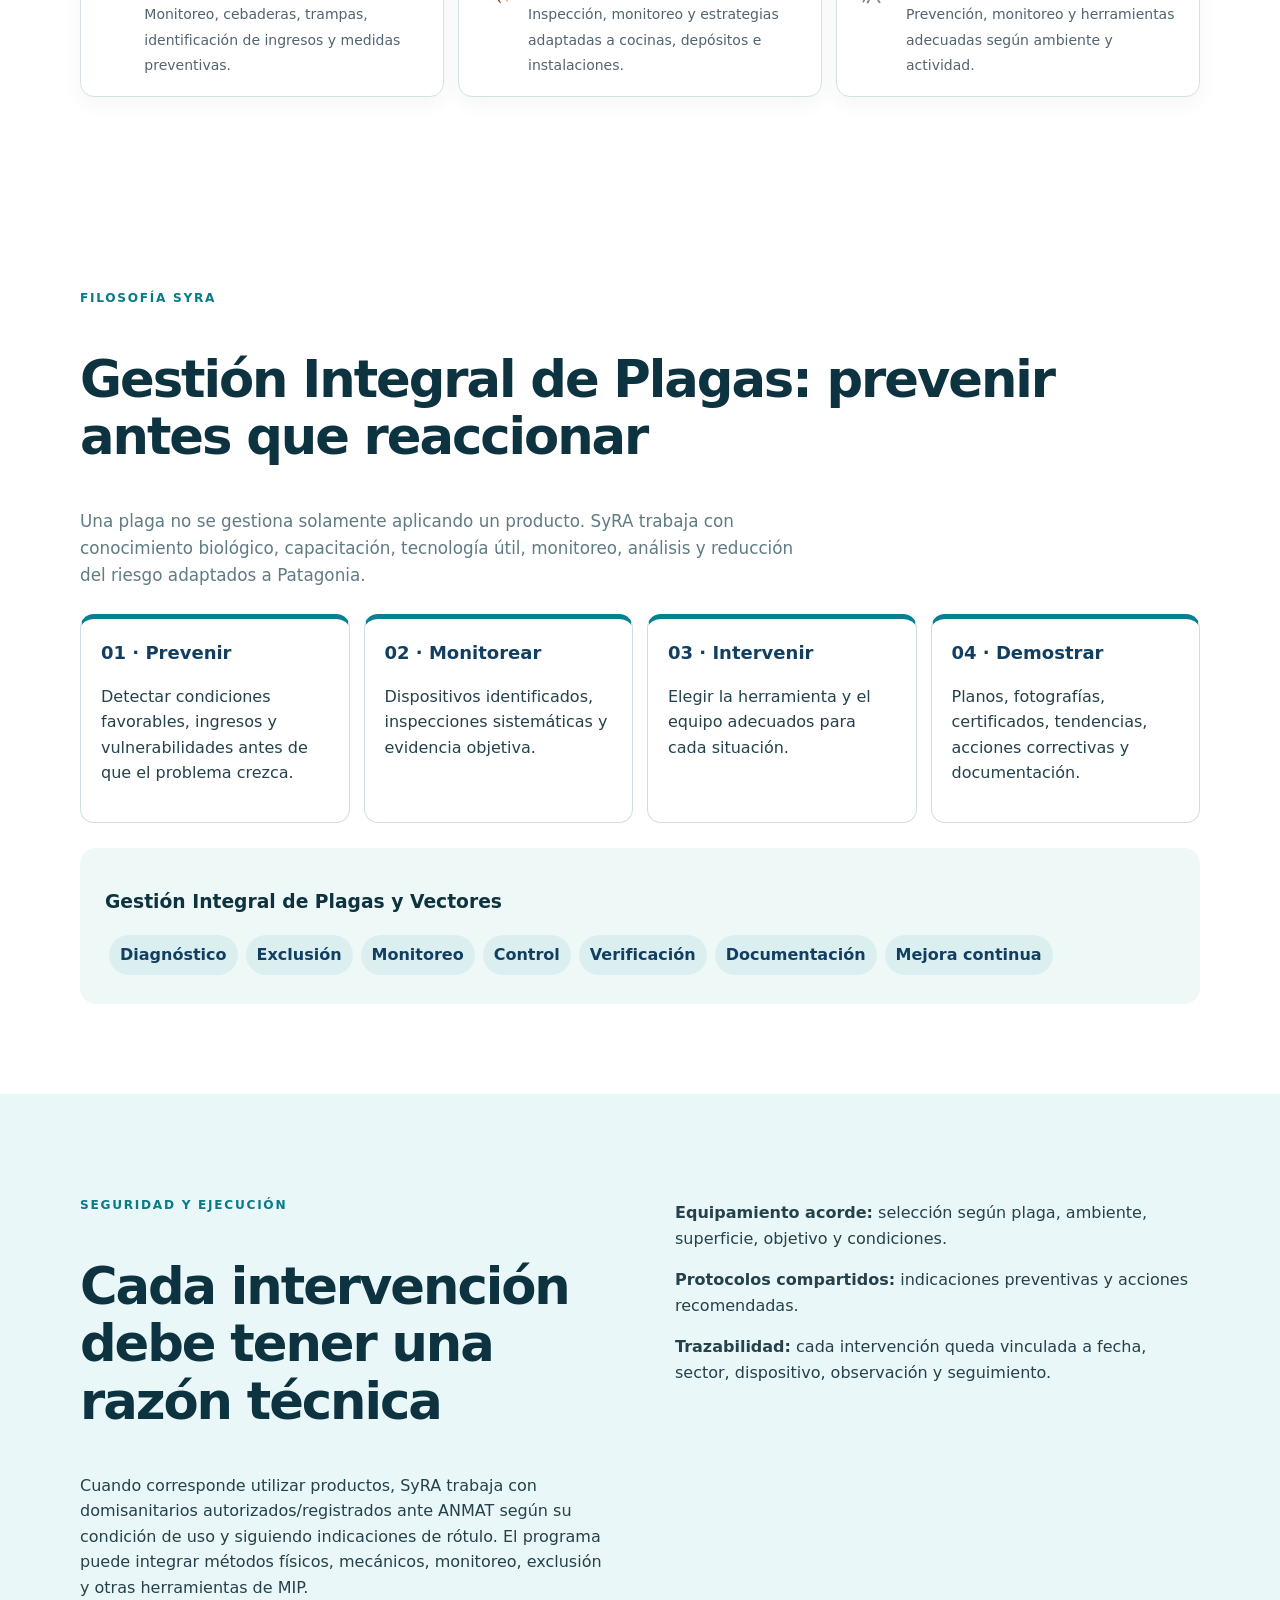
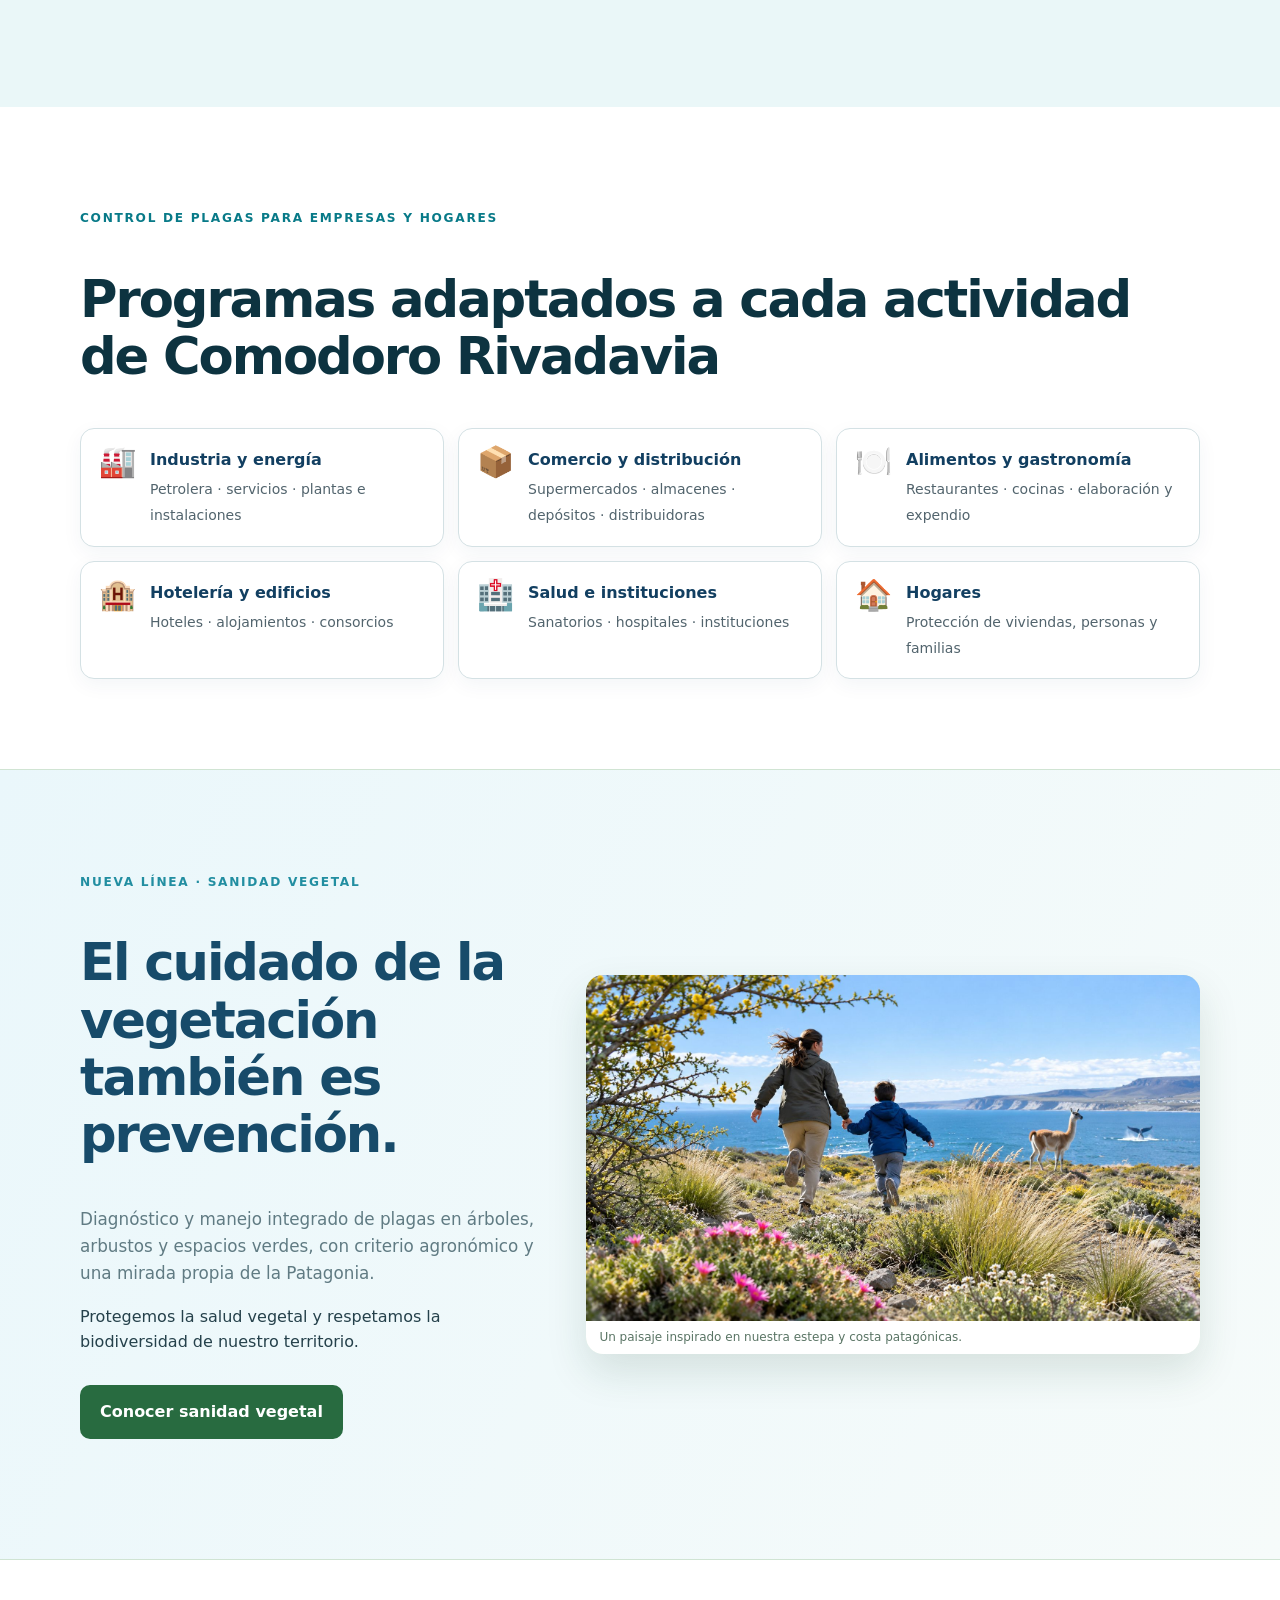
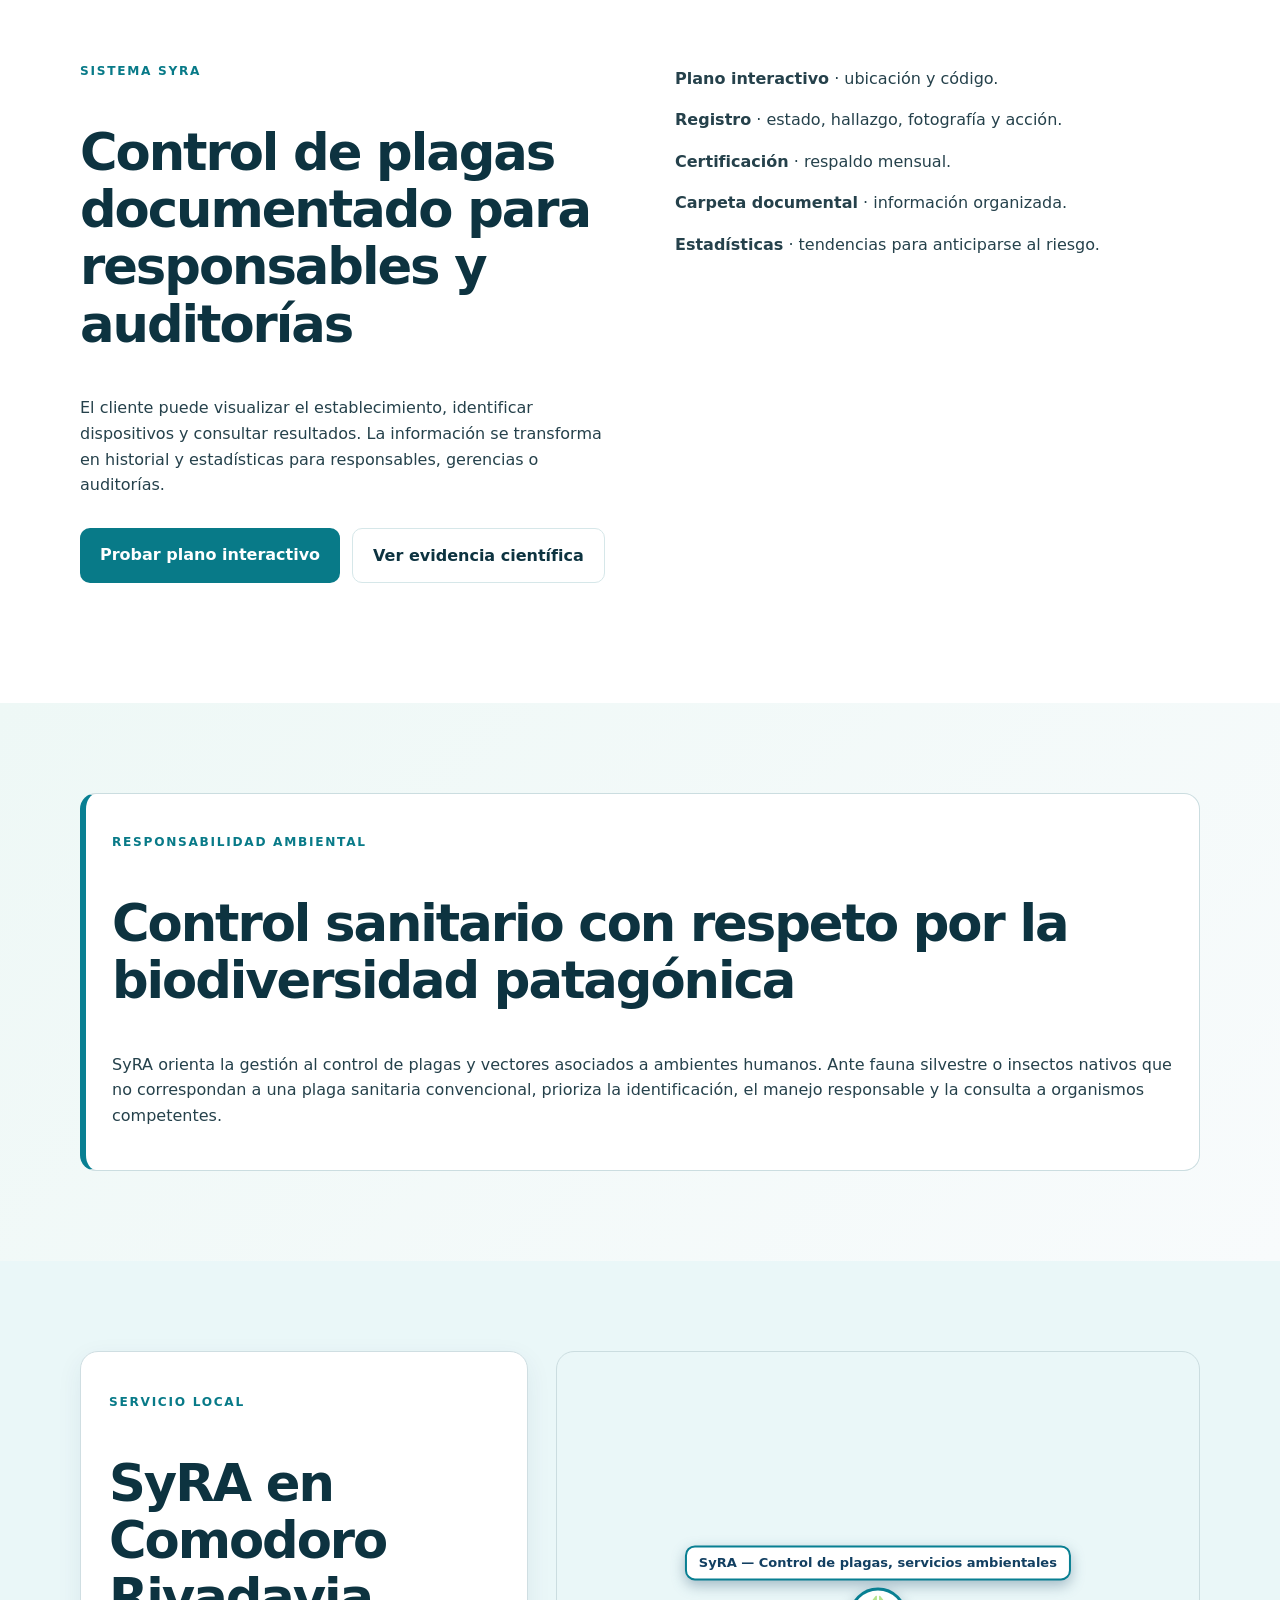
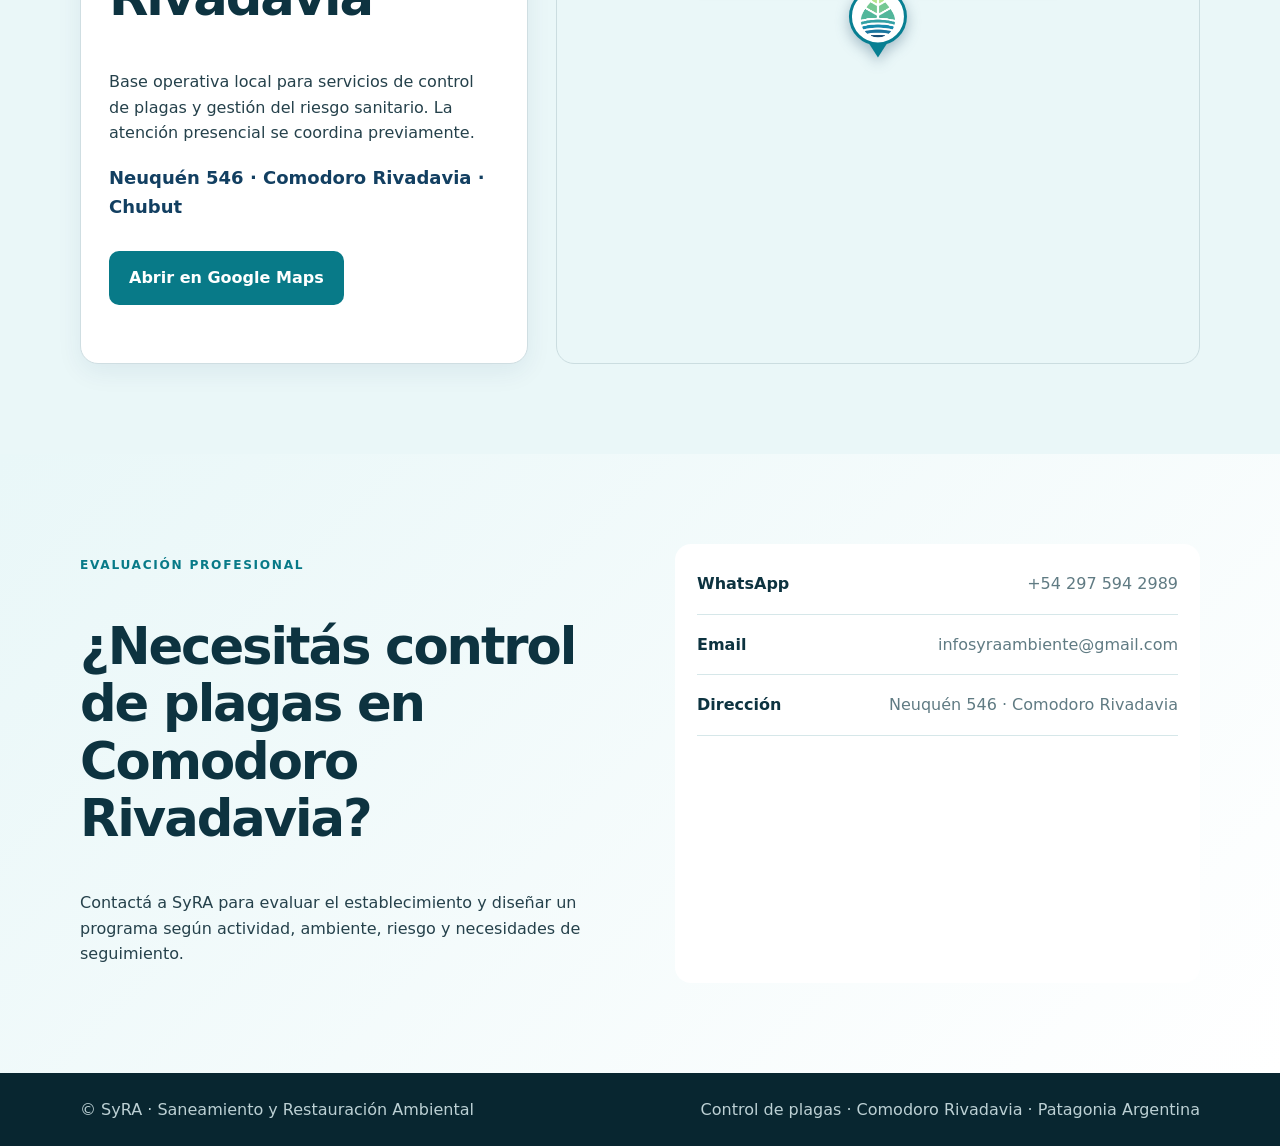
==== commit 20522c04: "SyRA Empresa: enlace público a módulo de ahorro de agua" ====
--- a/index.html
+++ b/index.html
@@ -1 +1 @@
-<!doctype html><html lang="es-AR"><head><meta charset="utf-8"><meta name="viewport" content="width=device-width,initial-scale=1"><title>Control de plagas en Comodoro Rivadavia | SyRA</title><meta name="theme-color" content="#087f92"><link rel="manifest" href="manifest.webmanifest"><link rel="apple-touch-icon" href="logosolo.png"><meta name="description" content="Control de plagas en Comodoro Rivadavia: roedores, cucarachas, moscas, hormigas y vectores. Gestión profesional, monitoreo, prevención y trazabilidad con dirección técnica."><meta name="robots" content="index,follow,max-image-preview:large"><meta name="theme-color" content="#087f92"><link rel="canonical" href="https://infosyraambiente-lang.github.io/SYRA/"><link rel="stylesheet" href="styles.css"><link rel="stylesheet" href="brand.css"><style>:root{--syra:#087f92;--deep:#123f61;--ice:#eef8f6}.pillars,.sectorgrid{display:grid;gap:14px}.pillars{grid-template-columns:repeat(4,1fr);margin:25px 0}.pillar{background:#fff;border:1px solid #cfdee2;border-radius:14px;padding:20px;border-top:5px solid var(--syra)}.pillar b{color:var(--deep);font-size:18px}.sectorgrid{grid-template-columns:repeat(3,1fr);margin-top:22px}.sectorcard{background:#fff;border:1px solid #d4e1e4;border-radius:14px;padding:18px;display:flex;gap:14px;align-items:flex-start;box-shadow:0 6px 20px #123f610d}.sectoricon{font-size:30px;line-height:1}.sectorcard b{display:block;color:var(--deep);margin-bottom:4px}.sectorcard span{font-size:14px;color:#52646d}.evidence{background:var(--ice);border-radius:16px;padding:25px}.tag{display:inline-block;background:#dceff0;color:var(--deep);font-weight:700;padding:7px 11px;border-radius:20px;margin:4px}.langbar{display:flex;gap:8px;flex-wrap:wrap;margin:0 0 22px}.langbar a{border:1px solid var(--syra);border-radius:20px;padding:8px 12px;font-weight:700;background:#fff;color:var(--deep);text-decoration:none}.langbar a.active{background:var(--syra);color:#fff}.responsibility{background:linear-gradient(135deg,#eef8f6,#f8fbfc)}.responsibility .box{background:#fff;border:1px solid #cbdde0;border-radius:16px;padding:26px;border-left:6px solid var(--syra)}.location-grid{display:grid;grid-template-columns:.82fr 1.18fr;gap:28px;align-items:stretch}.location-copy{background:#fff;border:1px solid #cfdee2;border-radius:18px;padding:28px;box-shadow:0 8px 26px #123f6112}.location-copy .address-line{display:block;color:var(--deep);font-weight:800;font-size:18px;margin:18px 0}.map-frame{position:relative;min-height:360px;border:1px solid #cbdde0;border-radius:18px;overflow:hidden}.map-frame iframe{display:block;width:100%;height:100%;min-height:360px;border:0}.syra-map-marker{position:absolute;left:50%;top:50%;transform:translate(-50%,-100%);z-index:2;display:flex;flex-direction:column;align-items:center;filter:drop-shadow(0 5px 7px #123f6155);pointer-events:none}.syra-map-marker .marker-label{margin-bottom:7px;padding:8px 12px;background:#fff;border:2px solid var(--syra);border-radius:10px;color:var(--deep);font-size:13px;font-weight:850;line-height:1.2;white-space:nowrap}.syra-map-marker .marker-logo{width:58px;height:58px;object-fit:contain;background:#fff;border:3px solid var(--syra);border-radius:50%;padding:5px}.syra-map-marker:after{content:'';width:0;height:0;border-left:9px solid transparent;border-right:9px solid transparent;border-top:14px solid var(--syra);margin-top:-2px}@media(max-width:800px){.pillars,.sectorgrid,.location-grid{grid-template-columns:1fr 1fr}.location-grid{grid-template-columns:1fr}}@media(max-width:520px){.pillars,.sectorgrid{grid-template-columns:1fr}.langbar a{padding:7px 9px;font-size:13px}}</style><script type="application/ld+json">{"@context":"https://schema.org","@type":"LocalBusiness","name":"SyRA - Saneamiento y Restauración Ambiental","url":"https://infosyraambiente-lang.github.io/SYRA/","description":"Servicio profesional de control y gestión integral de plagas y vectores en Comodoro Rivadavia.","telephone":"+54 297 594 2989","email":"infosyraambiente@gmail.com","address":{"@type":"PostalAddress","streetAddress":"Neuquén 546","addressLocality":"Comodoro Rivadavia","addressRegion":"Chubut","addressCountry":"AR"},"areaServed":{"@type":"City","name":"Comodoro Rivadavia"}}</script><style>nav{gap:clamp(7px,.95vw,16px);align-items:center}nav a{font-size:clamp(.7rem,.84vw,.83rem);white-space:nowrap}nav a.vegetal-tab{display:inline-flex;align-items:center;background:linear-gradient(110deg,#3c9b65,#258da7);color:#fff;padding:8px 11px;border-radius:100px;box-shadow:0 3px 12px #286b4026}.vegetal-promo{background:linear-gradient(115deg,#eaf7fb,#f6fbfa);border-top:1px solid #d0e4d3;border-bottom:1px solid #d0e4d3}.vegetal-promo-grid{display:grid;grid-template-columns:.87fr 1.13fr;align-items:center;gap:34px}.vegetal-promo .over{color:#228ea1}.vegetal-promo h2{color:#174b6a}.vegetal-promo figure{margin:0;border-radius:17px;overflow:hidden;background:#d9ebd9;box-shadow:0 18px 40px #17452c22}.vegetal-promo img{display:block;width:100%;height:auto;aspect-ratio:1672/941;object-fit:cover}.vegetal-promo figcaption{background:#fff;padding:7px 13px;font-size:.75rem;color:#597464}.btn.vegetal-action{background:#286b40;color:#fff}@media(max-width:900px){.vegetal-promo-grid{grid-template-columns:1fr}}@media(max-width:850px){nav{align-items:stretch}nav a{font-size:.95rem}nav a.vegetal-tab{justify-content:center}}</style></head><body><header><div class="wrap nav"><a class="brand" href="#inicio"><img src="logosolo.png" alt="SyRA control de plagas Comodoro Rivadavia"><span><b>SyRA</b><small>Saneamiento y Restauración Ambiental</small></span></a><button class="menu" aria-label="Abrir menú">☰</button><nav><a href="#servicios">Servicios</a><a href="#metodo">Método</a><a href="#sectores">Sectores</a><a class="vegetal-tab" href="sanidad-vegetal.html">🌿 Sanidad vegetal</a><a href="muestras.html">Sistema documental</a><a href="evidencia.html">Evidencia</a><a href="#ubicacion">Ubicación</a><a href="#contacto">Contacto</a></nav></div></header><main><section class="hero" id="inicio"><img class="hero-watermark" src="logosolo.png" alt="" aria-hidden="true"><div class="wrap"><div class="langbar" aria-label="Idiomas"><a class="active" href="./" lang="es">🇦🇷 ES Español</a><a href="https://translate.google.com/translate?sl=es&tl=en&u=https%3A%2F%2Finfosyraambiente-lang.github.io%2FSYRA%2F" lang="en">🇬🇧 EN English</a><a href="https://translate.google.com/translate?sl=es&tl=pt&u=https%3A%2F%2Finfosyraambiente-lang.github.io%2FSYRA%2F" lang="pt">🇧🇷 PT Português</a><a href="https://translate.google.com/translate?sl=es&tl=zh-CN&u=https%3A%2F%2Finfosyraambiente-lang.github.io%2FSYRA%2F" lang="zh">🇨🇳 中文</a></div></div><div class="wrap hero-grid"><div><p class="over">Comodoro Rivadavia · Chubut · Patagonia Argentina</p><h1>Control de plagas en Comodoro Rivadavia con gestión profesional</h1><p class="lead">SyRA brinda control y gestión integral de plagas y vectores para empresas, comercios, industrias, gastronomía, instituciones y hogares. Prevención, monitoreo, control de roedores, cucarachas, moscas, hormigas y otras plagas, con criterio técnico y trazabilidad documental.</p><div class="actions"><a class="btn primary" href="https://wa.me/5492975942989?text=Hola%20SyRA%2C%20quiero%20solicitar%20una%20evaluaci%C3%B3n" target="_blank" rel="noopener">Solicitar evaluación</a><a class="btn light" href="muestras.html">Ver sistema SyRA</a></div><div class="trust"><span>Dirección técnica profesional</span><span>Prevención y monitoreo</span><span>Información para auditorías</span></div></div><aside><p class="over">Dirección técnica</p><h2>Ing. Agr. Esp.<br>Fernando Javier Rodríguez</h2><p>MN 18685 · MP 280</p><hr><p>Experiencia profesional regional aplicada a una gestión moderna, medible y documentada.</p></aside></div></section><section class="section" id="servicios"><div class="wrap"><p class="over">Servicios en Comodoro Rivadavia</p><h2>Control de roedores, cucarachas, moscas, hormigas y vectores</h2><p class="lead small">Diseñamos programas de manejo integrado de plagas según el establecimiento, el riesgo sanitario y la actividad. Combinamos diagnóstico, exclusión, monitoreo, métodos físicos y mecánicos, intervenciones justificadas y seguimiento documentado.</p><div class="sectorgrid"><div class="sectorcard"><div class="sectoricon">🐭</div><div><b>Control de roedores</b><span>Monitoreo, cebaderas, trampas, identificación de ingresos y medidas preventivas.</span></div></div><div class="sectorcard"><div class="sectoricon">🪳</div><div><b>Control de cucarachas</b><span>Inspección, monitoreo y estrategias adaptadas a cocinas, depósitos e instalaciones.</span></div></div><div class="sectorcard"><div class="sectoricon">🪰</div><div><b>Control de moscas e insectos</b><span>Prevención, monitoreo y herramientas adecuadas según ambiente y actividad.</span></div></div></div></div></section><section class="section" id="metodo"><div class="wrap"><p class="over">Filosofía SyRA</p><h2>Gestión Integral de Plagas: prevenir antes que reaccionar</h2><p class="lead small">Una plaga no se gestiona solamente aplicando un producto. SyRA trabaja con conocimiento biológico, capacitación, tecnología útil, monitoreo, análisis y reducción del riesgo adaptados a Patagonia.</p><div class="pillars"><div class="pillar"><b>01 · Prevenir</b><p>Detectar condiciones favorables, ingresos y vulnerabilidades antes de que el problema crezca.</p></div><div class="pillar"><b>02 · Monitorear</b><p>Dispositivos identificados, inspecciones sistemáticas y evidencia objetiva.</p></div><div class="pillar"><b>03 · Intervenir</b><p>Elegir la herramienta y el equipo adecuados para cada situación.</p></div><div class="pillar"><b>04 · Demostrar</b><p>Planos, fotografías, certificados, tendencias, acciones correctivas y documentación.</p></div></div><div class="evidence"><h3>Gestión Integral de Plagas y Vectores</h3><span class="tag">Diagnóstico</span><span class="tag">Exclusión</span><span class="tag">Monitoreo</span><span class="tag">Control</span><span class="tag">Verificación</span><span class="tag">Documentación</span><span class="tag">Mejora continua</span></div></div></section><section class="section soft"><div class="wrap two"><div><p class="over">Seguridad y ejecución</p><h2>Cada intervención debe tener una razón técnica</h2><p>Cuando corresponde utilizar productos, SyRA trabaja con domisanitarios autorizados/registrados ante ANMAT según su condición de uso y siguiendo indicaciones de rótulo. El programa puede integrar métodos físicos, mecánicos, monitoreo, exclusión y otras herramientas de MIP.</p></div><div><p><b>Equipamiento acorde:</b> selección según plaga, ambiente, superficie, objetivo y condiciones.</p><p><b>Protocolos compartidos:</b> indicaciones preventivas y acciones recomendadas.</p><p><b>Trazabilidad:</b> cada intervención queda vinculada a fecha, sector, dispositivo, observación y seguimiento.</p></div></div></section><section class="section" id="sectores"><div class="wrap"><p class="over">Control de plagas para empresas y hogares</p><h2>Programas adaptados a cada actividad de Comodoro Rivadavia</h2><div class="sectorgrid"><div class="sectorcard"><div class="sectoricon">🏭</div><div><b>Industria y energía</b><span>Petrolera · servicios · plantas e instalaciones</span></div></div><div class="sectorcard"><div class="sectoricon">📦</div><div><b>Comercio y distribución</b><span>Supermercados · almacenes · depósitos · distribuidoras</span></div></div><div class="sectorcard"><div class="sectoricon">🍽️</div><div><b>Alimentos y gastronomía</b><span>Restaurantes · cocinas · elaboración y expendio</span></div></div><div class="sectorcard"><div class="sectoricon">🏨</div><div><b>Hotelería y edificios</b><span>Hoteles · alojamientos · consorcios</span></div></div><div class="sectorcard"><div class="sectoricon">🏥</div><div><b>Salud e instituciones</b><span>Sanatorios · hospitales · instituciones</span></div></div><div class="sectorcard"><div class="sectoricon">🏠</div><div><b>Hogares</b><span>Protección de viviendas, personas y familias</span></div></div></div></div></section><section class="section vegetal-promo" id="espacios-verdes"><div class="wrap vegetal-promo-grid"><div><p class="over">Nueva línea · Sanidad vegetal</p><h2>El cuidado de la vegetación también es prevención.</h2><p class="lead small">Diagnóstico y manejo integrado de plagas en árboles, arbustos y espacios verdes, con criterio agronómico y una mirada propia de la Patagonia.</p><p>Protegemos la salud vegetal y respetamos la biodiversidad de nuestro territorio.</p><div class="actions"><a class="btn vegetal-action" href="sanidad-vegetal.html">Conocer sanidad vegetal</a></div></div><figure><img src="assets/estepa-luminosa.svg" width="1672" height="941" alt="Imagen artística de madre e hijo corriendo por la estepa patagónica junto al mar; guanaco, ballena y vegetación en flor" loading="lazy"><figcaption>Un paisaje inspirado en nuestra estepa y costa patagónicas.</figcaption></figure></div></section><section class="section"><div class="wrap two"><div><p class="over">Sistema SyRA</p><h2>Control de plagas documentado para responsables y auditorías</h2><p>El cliente puede visualizar el establecimiento, identificar dispositivos y consultar resultados. La información se transforma en historial y estadísticas para responsables, gerencias o auditorías.</p><div class="actions"><a class="btn primary" href="muestras.html">Probar plano interactivo</a><a class="btn light" href="evidencia.html">Ver evidencia científica</a></div></div><div><p><b>Plano interactivo</b> · ubicación y código.</p><p><b>Registro</b> · estado, hallazgo, fotografía y acción.</p><p><b>Certificación</b> · respaldo mensual.</p><p><b>Carpeta documental</b> · información organizada.</p><p><b>Estadísticas</b> · tendencias para anticiparse al riesgo.</p></div></div></section><section class="section responsibility"><div class="wrap"><div class="box"><p class="over">Responsabilidad ambiental</p><h2>Control sanitario con respeto por la biodiversidad patagónica</h2><p>SyRA orienta la gestión al control de plagas y vectores asociados a ambientes humanos. Ante fauna silvestre o insectos nativos que no correspondan a una plaga sanitaria convencional, prioriza la identificación, el manejo responsable y la consulta a organismos competentes.</p></div></div></section><section class="section soft" id="ubicacion"><div class="wrap location-grid"><div class="location-copy"><p class="over">Servicio local</p><h2>SyRA en Comodoro Rivadavia</h2><p>Base operativa local para servicios de control de plagas y gestión del riesgo sanitario. La atención presencial se coordina previamente.</p><span class="address-line">Neuquén 546 · Comodoro Rivadavia · Chubut</span><div class="actions"><a class="btn primary" href="https://www.google.com/maps/search/?api=1&query=Neuqu%C3%A9n+546%2C+Comodoro+Rivadavia%2C+Chubut%2C+Argentina" target="_blank" rel="noopener">Abrir en Google Maps</a></div></div><div class="map-frame"><iframe title="SyRA control de plagas en Comodoro Rivadavia" src="https://www.google.com/maps?ll=-45.870861,-67.517183&z=17&output=embed" loading="lazy" referrerpolicy="no-referrer-when-downgrade" allowfullscreen></iframe><div class="syra-map-marker" aria-label="SyRA — Control de plagas, servicios ambientales"><span class="marker-label">SyRA — Control de plagas, servicios ambientales</span><img class="marker-logo" src="logosolo.png" alt=""></div></div></div></section><section class="section quote" id="contacto"><div class="wrap two"><div><p class="over">Evaluación profesional</p><h2>¿Necesitás control de plagas en Comodoro Rivadavia?</h2><p>Contactá a SyRA para evaluar el establecimiento y diseñar un programa según actividad, ambiente, riesgo y necesidades de seguimiento.</p></div><div class="contact-list"><a href="https://wa.me/5492975942989" target="_blank" rel="noopener"><b>WhatsApp</b><span>+54 297 594 2989</span></a><a href="mailto:infosyraambiente@gmail.com"><b>Email</b><span>infosyraambiente@gmail.com</span></a><a href="https://www.google.com/maps/search/?api=1&query=Neuqu%C3%A9n+546%2C+Comodoro+Rivadavia%2C+Chubut%2C+Argentina" target="_blank" rel="noopener"><b>Dirección</b><span>Neuquén 546 · Comodoro Rivadavia</span></a></div></div></section></main><footer><div class="wrap"><span>© SyRA · Saneamiento y Restauración Ambiental</span><span>Control de plagas · Comodoro Rivadavia · Patagonia Argentina</span></div></footer><script src="script.js"></script><script>if("serviceWorker" in navigator){window.addEventListener("load",()=>navigator.serviceWorker.register("sw.js").catch(()=>{}))}</script></body></html>+<!doctype html><html lang="es-AR"><head><meta charset="utf-8"><meta name="viewport" content="width=device-width,initial-scale=1"><title>Control de plagas en Comodoro Rivadavia | SyRA</title><meta name="theme-color" content="#087f92"><link rel="manifest" href="manifest.webmanifest"><link rel="apple-touch-icon" href="logosolo.png"><meta name="description" content="Control de plagas en Comodoro Rivadavia: roedores, cucarachas, moscas, hormigas y vectores. Gestión profesional, monitoreo, prevención y trazabilidad con dirección técnica."><meta name="robots" content="index,follow,max-image-preview:large"><meta name="theme-color" content="#087f92"><link rel="canonical" href="https://infosyraambiente-lang.github.io/SYRA/"><link rel="stylesheet" href="styles.css"><link rel="stylesheet" href="brand.css"><style>:root{--syra:#087f92;--deep:#123f61;--ice:#eef8f6}.pillars,.sectorgrid{display:grid;gap:14px}.pillars{grid-template-columns:repeat(4,1fr);margin:25px 0}.pillar{background:#fff;border:1px solid #cfdee2;border-radius:14px;padding:20px;border-top:5px solid var(--syra)}.pillar b{color:var(--deep);font-size:18px}.sectorgrid{grid-template-columns:repeat(3,1fr);margin-top:22px}.sectorcard{background:#fff;border:1px solid #d4e1e4;border-radius:14px;padding:18px;display:flex;gap:14px;align-items:flex-start;box-shadow:0 6px 20px #123f610d}.sectoricon{font-size:30px;line-height:1}.sectorcard b{display:block;color:var(--deep);margin-bottom:4px}.sectorcard span{font-size:14px;color:#52646d}.evidence{background:var(--ice);border-radius:16px;padding:25px}.tag{display:inline-block;background:#dceff0;color:var(--deep);font-weight:700;padding:7px 11px;border-radius:20px;margin:4px}.langbar{display:flex;gap:8px;flex-wrap:wrap;margin:0 0 22px}.langbar a{border:1px solid var(--syra);border-radius:20px;padding:8px 12px;font-weight:700;background:#fff;color:var(--deep);text-decoration:none}.langbar a.active{background:var(--syra);color:#fff}.responsibility{background:linear-gradient(135deg,#eef8f6,#f8fbfc)}.responsibility .box{background:#fff;border:1px solid #cbdde0;border-radius:16px;padding:26px;border-left:6px solid var(--syra)}.location-grid{display:grid;grid-template-columns:.82fr 1.18fr;gap:28px;align-items:stretch}.location-copy{background:#fff;border:1px solid #cfdee2;border-radius:18px;padding:28px;box-shadow:0 8px 26px #123f6112}.location-copy .address-line{display:block;color:var(--deep);font-weight:800;font-size:18px;margin:18px 0}.map-frame{position:relative;min-height:360px;border:1px solid #cbdde0;border-radius:18px;overflow:hidden}.map-frame iframe{display:block;width:100%;height:100%;min-height:360px;border:0}.syra-map-marker{position:absolute;left:50%;top:50%;transform:translate(-50%,-100%);z-index:2;display:flex;flex-direction:column;align-items:center;filter:drop-shadow(0 5px 7px #123f6155);pointer-events:none}.syra-map-marker .marker-label{margin-bottom:7px;padding:8px 12px;background:#fff;border:2px solid var(--syra);border-radius:10px;color:var(--deep);font-size:13px;font-weight:850;line-height:1.2;white-space:nowrap}.syra-map-marker .marker-logo{width:58px;height:58px;object-fit:contain;background:#fff;border:3px solid var(--syra);border-radius:50%;padding:5px}.syra-map-marker:after{content:'';width:0;height:0;border-left:9px solid transparent;border-right:9px solid transparent;border-top:14px solid var(--syra);margin-top:-2px}@media(max-width:800px){.pillars,.sectorgrid,.location-grid{grid-template-columns:1fr 1fr}.location-grid{grid-template-columns:1fr}}@media(max-width:520px){.pillars,.sectorgrid{grid-template-columns:1fr}.langbar a{padding:7px 9px;font-size:13px}}</style><script type="application/ld+json">{"@context":"https://schema.org","@type":"LocalBusiness","name":"SyRA - Saneamiento y Restauración Ambiental","url":"https://infosyraambiente-lang.github.io/SYRA/","description":"Servicio profesional de control y gestión integral de plagas y vectores en Comodoro Rivadavia.","telephone":"+54 297 594 2989","email":"infosyraambiente@gmail.com","address":{"@type":"PostalAddress","streetAddress":"Neuquén 546","addressLocality":"Comodoro Rivadavia","addressRegion":"Chubut","addressCountry":"AR"},"areaServed":{"@type":"City","name":"Comodoro Rivadavia"}}</script><style>nav{gap:clamp(7px,.95vw,16px);align-items:center}nav a{font-size:clamp(.7rem,.84vw,.83rem);white-space:nowrap}nav a.vegetal-tab{display:inline-flex;align-items:center;background:linear-gradient(110deg,#3c9b65,#258da7);color:#fff;padding:8px 11px;border-radius:100px;box-shadow:0 3px 12px #286b4026}.vegetal-promo{background:linear-gradient(115deg,#eaf7fb,#f6fbfa);border-top:1px solid #d0e4d3;border-bottom:1px solid #d0e4d3}.vegetal-promo-grid{display:grid;grid-template-columns:.87fr 1.13fr;align-items:center;gap:34px}.vegetal-promo .over{color:#228ea1}.vegetal-promo h2{color:#174b6a}.vegetal-promo figure{margin:0;border-radius:17px;overflow:hidden;background:#d9ebd9;box-shadow:0 18px 40px #17452c22}.vegetal-promo img{display:block;width:100%;height:auto;aspect-ratio:1672/941;object-fit:cover}.vegetal-promo figcaption{background:#fff;padding:7px 13px;font-size:.75rem;color:#597464}.btn.vegetal-action{background:#286b40;color:#fff}@media(max-width:900px){.vegetal-promo-grid{grid-template-columns:1fr}}@media(max-width:850px){nav{align-items:stretch}nav a{font-size:.95rem}nav a.vegetal-tab{justify-content:center}}</style></head><body><header><div class="wrap nav"><a class="brand" href="#inicio"><img src="logosolo.png" alt="SyRA control de plagas Comodoro Rivadavia"><span><b>SyRA</b><small>Saneamiento y Restauración Ambiental</small></span></a><button class="menu" aria-label="Abrir menú">☰</button><nav><a href="#servicios">Servicios</a><a href="#metodo">Método</a><a href="#sectores">Sectores</a><a class="vegetal-tab" href="sanidad-vegetal.html">🌿 Sanidad vegetal</a><a href="agua/">💧 SyRA Agua</a><a href="muestras.html">Sistema documental</a><a href="evidencia.html">Evidencia</a><a href="#ubicacion">Ubicación</a><a href="#contacto">Contacto</a></nav></div></header><main><section class="hero" id="inicio"><img class="hero-watermark" src="logosolo.png" alt="" aria-hidden="true"><div class="wrap"><div class="langbar" aria-label="Idiomas"><a class="active" href="./" lang="es">🇦🇷 ES Español</a><a href="https://translate.google.com/translate?sl=es&tl=en&u=https%3A%2F%2Finfosyraambiente-lang.github.io%2FSYRA%2F" lang="en">🇬🇧 EN English</a><a href="https://translate.google.com/translate?sl=es&tl=pt&u=https%3A%2F%2Finfosyraambiente-lang.github.io%2FSYRA%2F" lang="pt">🇧🇷 PT Português</a><a href="https://translate.google.com/translate?sl=es&tl=zh-CN&u=https%3A%2F%2Finfosyraambiente-lang.github.io%2FSYRA%2F" lang="zh">🇨🇳 中文</a></div></div><div class="wrap hero-grid"><div><p class="over">Comodoro Rivadavia · Chubut · Patagonia Argentina</p><h1>Control de plagas en Comodoro Rivadavia con gestión profesional</h1><p class="lead">SyRA brinda control y gestión integral de plagas y vectores para empresas, comercios, industrias, gastronomía, instituciones y hogares. Prevención, monitoreo, control de roedores, cucarachas, moscas, hormigas y otras plagas, con criterio técnico y trazabilidad documental.</p><div class="actions"><a class="btn primary" href="https://wa.me/5492975942989?text=Hola%20SyRA%2C%20quiero%20solicitar%20una%20evaluaci%C3%B3n" target="_blank" rel="noopener">Solicitar evaluación</a><a class="btn light" href="muestras.html">Ver sistema SyRA</a></div><div class="trust"><span>Dirección técnica profesional</span><span>Prevención y monitoreo</span><span>Información para auditorías</span></div></div><aside><p class="over">Dirección técnica</p><h2>Ing. Agr. Esp.<br>Fernando Javier Rodríguez</h2><p>MN 18685 · MP 280</p><hr><p>Experiencia profesional regional aplicada a una gestión moderna, medible y documentada.</p></aside></div></section><section class="section" id="servicios"><div class="wrap"><p class="over">Servicios en Comodoro Rivadavia</p><h2>Control de roedores, cucarachas, moscas, hormigas y vectores</h2><p class="lead small">Diseñamos programas de manejo integrado de plagas según el establecimiento, el riesgo sanitario y la actividad. Combinamos diagnóstico, exclusión, monitoreo, métodos físicos y mecánicos, intervenciones justificadas y seguimiento documentado.</p><div class="sectorgrid"><div class="sectorcard"><div class="sectoricon">🐭</div><div><b>Control de roedores</b><span>Monitoreo, cebaderas, trampas, identificación de ingresos y medidas preventivas.</span></div></div><div class="sectorcard"><div class="sectoricon">🪳</div><div><b>Control de cucarachas</b><span>Inspección, monitoreo y estrategias adaptadas a cocinas, depósitos e instalaciones.</span></div></div><div class="sectorcard"><div class="sectoricon">🪰</div><div><b>Control de moscas e insectos</b><span>Prevención, monitoreo y herramientas adecuadas según ambiente y actividad.</span></div></div></div></div></section><section class="section" id="metodo"><div class="wrap"><p class="over">Filosofía SyRA</p><h2>Gestión Integral de Plagas: prevenir antes que reaccionar</h2><p class="lead small">Una plaga no se gestiona solamente aplicando un producto. SyRA trabaja con conocimiento biológico, capacitación, tecnología útil, monitoreo, análisis y reducción del riesgo adaptados a Patagonia.</p><div class="pillars"><div class="pillar"><b>01 · Prevenir</b><p>Detectar condiciones favorables, ingresos y vulnerabilidades antes de que el problema crezca.</p></div><div class="pillar"><b>02 · Monitorear</b><p>Dispositivos identificados, inspecciones sistemáticas y evidencia objetiva.</p></div><div class="pillar"><b>03 · Intervenir</b><p>Elegir la herramienta y el equipo adecuados para cada situación.</p></div><div class="pillar"><b>04 · Demostrar</b><p>Planos, fotografías, certificados, tendencias, acciones correctivas y documentación.</p></div></div><div class="evidence"><h3>Gestión Integral de Plagas y Vectores</h3><span class="tag">Diagnóstico</span><span class="tag">Exclusión</span><span class="tag">Monitoreo</span><span class="tag">Control</span><span class="tag">Verificación</span><span class="tag">Documentación</span><span class="tag">Mejora continua</span></div></div></section><section class="section soft"><div class="wrap two"><div><p class="over">Seguridad y ejecución</p><h2>Cada intervención debe tener una razón técnica</h2><p>Cuando corresponde utilizar productos, SyRA trabaja con domisanitarios autorizados/registrados ante ANMAT según su condición de uso y siguiendo indicaciones de rótulo. El programa puede integrar métodos físicos, mecánicos, monitoreo, exclusión y otras herramientas de MIP.</p></div><div><p><b>Equipamiento acorde:</b> selección según plaga, ambiente, superficie, objetivo y condiciones.</p><p><b>Protocolos compartidos:</b> indicaciones preventivas y acciones recomendadas.</p><p><b>Trazabilidad:</b> cada intervención queda vinculada a fecha, sector, dispositivo, observación y seguimiento.</p></div></div></section><section class="section" id="sectores"><div class="wrap"><p class="over">Control de plagas para empresas y hogares</p><h2>Programas adaptados a cada actividad de Comodoro Rivadavia</h2><div class="sectorgrid"><div class="sectorcard"><div class="sectoricon">🏭</div><div><b>Industria y energía</b><span>Petrolera · servicios · plantas e instalaciones</span></div></div><div class="sectorcard"><div class="sectoricon">📦</div><div><b>Comercio y distribución</b><span>Supermercados · almacenes · depósitos · distribuidoras</span></div></div><div class="sectorcard"><div class="sectoricon">🍽️</div><div><b>Alimentos y gastronomía</b><span>Restaurantes · cocinas · elaboración y expendio</span></div></div><div class="sectorcard"><div class="sectoricon">🏨</div><div><b>Hotelería y edificios</b><span>Hoteles · alojamientos · consorcios</span></div></div><div class="sectorcard"><div class="sectoricon">🏥</div><div><b>Salud e instituciones</b><span>Sanatorios · hospitales · instituciones</span></div></div><div class="sectorcard"><div class="sectoricon">🏠</div><div><b>Hogares</b><span>Protección de viviendas, personas y familias</span></div></div></div></div></section><section class="section vegetal-promo" id="espacios-verdes"><div class="wrap vegetal-promo-grid"><div><p class="over">Nueva línea · Sanidad vegetal</p><h2>El cuidado de la vegetación también es prevención.</h2><p class="lead small">Diagnóstico y manejo integrado de plagas en árboles, arbustos y espacios verdes, con criterio agronómico y una mirada propia de la Patagonia.</p><p>Protegemos la salud vegetal y respetamos la biodiversidad de nuestro territorio.</p><div class="actions"><a class="btn vegetal-action" href="sanidad-vegetal.html">Conocer sanidad vegetal</a></div></div><figure><img src="assets/estepa-luminosa.svg" width="1672" height="941" alt="Imagen artística de madre e hijo corriendo por la estepa patagónica junto al mar; guanaco, ballena y vegetación en flor" loading="lazy"><figcaption>Un paisaje inspirado en nuestra estepa y costa patagónicas.</figcaption></figure></div></section><section class="section"><div class="wrap two"><div><p class="over">Sistema SyRA</p><h2>Control de plagas documentado para responsables y auditorías</h2><p>El cliente puede visualizar el establecimiento, identificar dispositivos y consultar resultados. La información se transforma en historial y estadísticas para responsables, gerencias o auditorías.</p><div class="actions"><a class="btn primary" href="muestras.html">Probar plano interactivo</a><a class="btn light" href="evidencia.html">Ver evidencia científica</a></div></div><div><p><b>Plano interactivo</b> · ubicación y código.</p><p><b>Registro</b> · estado, hallazgo, fotografía y acción.</p><p><b>Certificación</b> · respaldo mensual.</p><p><b>Carpeta documental</b> · información organizada.</p><p><b>Estadísticas</b> · tendencias para anticiparse al riesgo.</p></div></div></section><section class="section responsibility"><div class="wrap"><div class="box"><p class="over">Responsabilidad ambiental</p><h2>Control sanitario con respeto por la biodiversidad patagónica</h2><p>SyRA orienta la gestión al control de plagas y vectores asociados a ambientes humanos. Ante fauna silvestre o insectos nativos que no correspondan a una plaga sanitaria convencional, prioriza la identificación, el manejo responsable y la consulta a organismos competentes.</p></div></div></section><section class="section soft" id="ubicacion"><div class="wrap location-grid"><div class="location-copy"><p class="over">Servicio local</p><h2>SyRA en Comodoro Rivadavia</h2><p>Base operativa local para servicios de control de plagas y gestión del riesgo sanitario. La atención presencial se coordina previamente.</p><span class="address-line">Neuquén 546 · Comodoro Rivadavia · Chubut</span><div class="actions"><a class="btn primary" href="https://www.google.com/maps/search/?api=1&query=Neuqu%C3%A9n+546%2C+Comodoro+Rivadavia%2C+Chubut%2C+Argentina" target="_blank" rel="noopener">Abrir en Google Maps</a></div></div><div class="map-frame"><iframe title="SyRA control de plagas en Comodoro Rivadavia" src="https://www.google.com/maps?ll=-45.870861,-67.517183&z=17&output=embed" loading="lazy" referrerpolicy="no-referrer-when-downgrade" allowfullscreen></iframe><div class="syra-map-marker" aria-label="SyRA — Control de plagas, servicios ambientales"><span class="marker-label">SyRA — Control de plagas, servicios ambientales</span><img class="marker-logo" src="logosolo.png" alt=""></div></div></div></section><section class="section quote" id="contacto"><div class="wrap two"><div><p class="over">Evaluación profesional</p><h2>¿Necesitás control de plagas en Comodoro Rivadavia?</h2><p>Contactá a SyRA para evaluar el establecimiento y diseñar un programa según actividad, ambiente, riesgo y necesidades de seguimiento.</p></div><div class="contact-list"><a href="https://wa.me/5492975942989" target="_blank" rel="noopener"><b>WhatsApp</b><span>+54 297 594 2989</span></a><a href="mailto:infosyraambiente@gmail.com"><b>Email</b><span>infosyraambiente@gmail.com</span></a><a href="https://www.google.com/maps/search/?api=1&query=Neuqu%C3%A9n+546%2C+Comodoro+Rivadavia%2C+Chubut%2C+Argentina" target="_blank" rel="noopener"><b>Dirección</b><span>Neuquén 546 · Comodoro Rivadavia</span></a></div></div></section></main><footer><div class="wrap"><span>© SyRA · Saneamiento y Restauración Ambiental</span><span>Control de plagas · Comodoro Rivadavia · Patagonia Argentina</span></div></footer><script src="script.js"></script><script>if("serviceWorker" in navigator){window.addEventListener("load",()=>navigator.serviceWorker.register("sw.js").catch(()=>{}))}</script></body></html>
